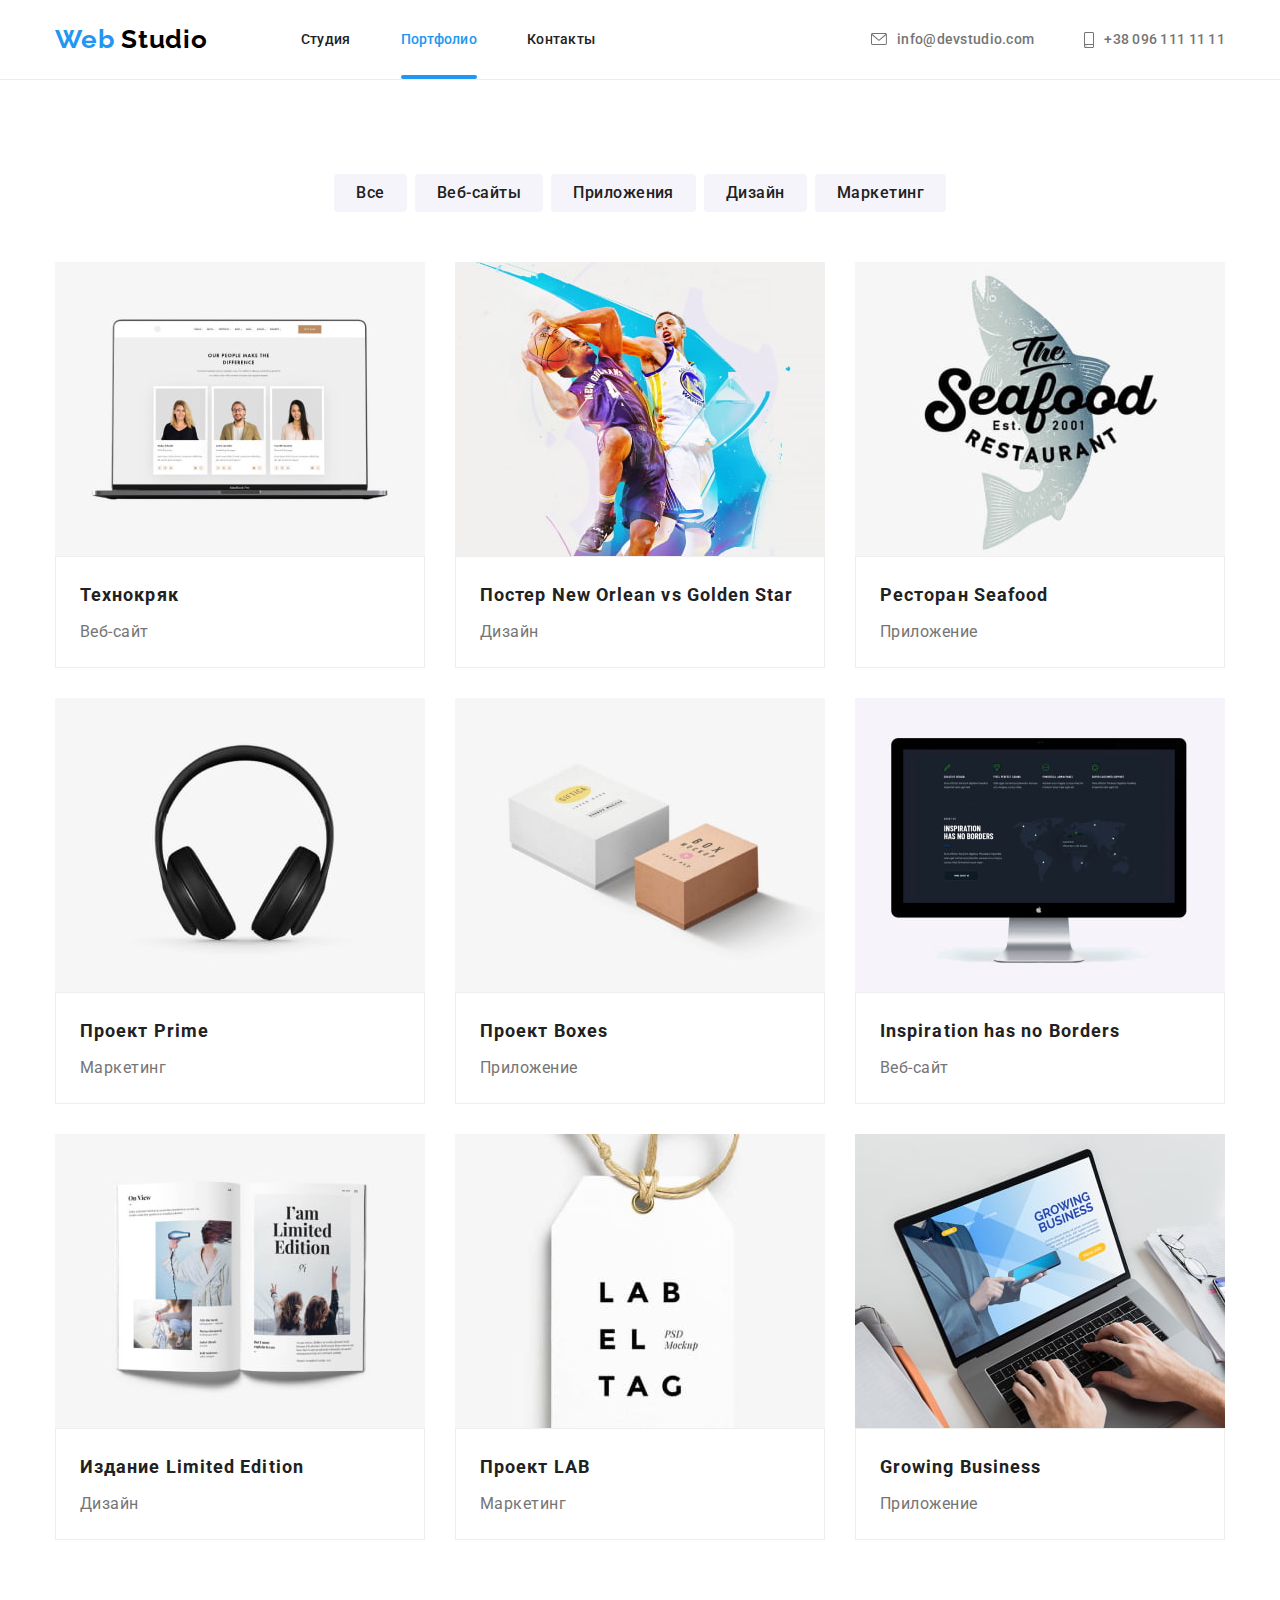
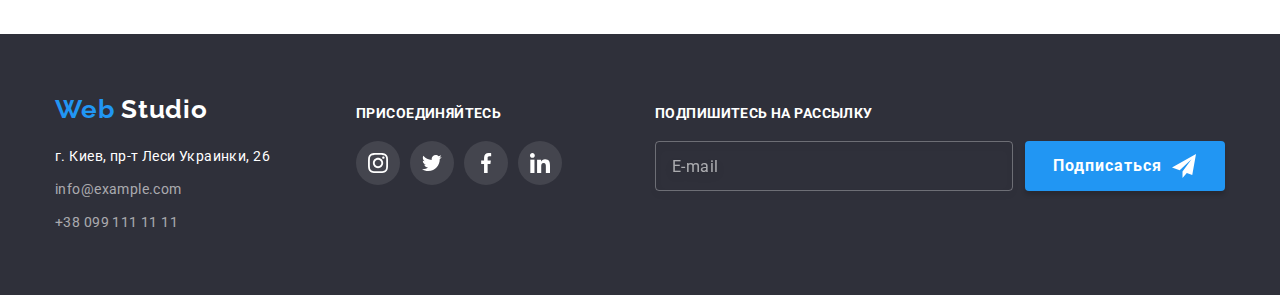
==== portfolio.html @ 7499e16d "add files" ====
<!DOCTYPE html>
<html lang="en">

<head>
    <meta charset="UTF-8">
    <meta http-equiv="X-UA-Compatible" content="IE=edge">
    <meta name="viewport" content="width=device-width, initial-scale=1.0">
    <title>Portfolio</title>
    <link rel="preconnect" href="https://fonts.googleapis.com">
    <link rel="preconnect" href="https://fonts.gstatic.com" crossorigin>
    <link
        href="https://fonts.googleapis.com/css2?family=Raleway:wght@700&family=Roboto:wght@400;500;700;900&display=swap"
        rel="stylesheet">
    <link rel="stylesheet" href="https://cdn.jsdelivr.net/npm/modern-normalize@1.1.0/modern-normalize.min.css">
    <link rel="stylesheet" href="./css/main.min.css">
</head>

<body>
    <header class="page-header">
        <div class="page-header__container container">
            <a href="./index.html" class="logo page-header__logo" lang="en">Web
                <span class="logo_color_dark">Studio</span></a>
            <nav class="nav">
                <ul class="nav__list">
                    <li class="nav__item"><a class="nav__link " href="./index.html">Студия</a></li>
                    <li class="nav__item"><a class="nav__link nav__link_current"  href="./portfolio.html">Портфолио</a></li>
                    <li class="nav__item"><a class="nav__link" href="">Контакты</a></li>
                </ul>
            </nav>
            <ul class="contact-list">
                <li class="contact-list__item">
                    <a class="contact-list__link contact-list__link_mail" href="mailto:info@devstudio.com">
                        <svg class="contact-list__icon" width="16" height="12">
                            <use href="./images/svg/sprite.svg#icon-envelope"></use>
                        </svg>info@devstudio.com</a>
                </li>
                <li class="contact-list__item">
                    <a class="contact-list__link contact-list__link_tel" href="tel:+380961111111">
                        <svg class="contact-list__icon" width="10" height="16">
                            <use href="./images/svg/sprite.svg#icon-smartphone"></use>
                        </svg>
                        +38 096 111 11 11</a>
                </li>
            </ul>
        </div>
    </header>

    <main>
        <section class="section portfolio">
            <div class="container portfolio-container">
                <h1 class="visually-hidden">Our works</h1>
                <ul class="filter-list">
                    <li class="filter-list__item"><button type="button" class="button secondary-btn">Все</button></li>
                    <li class="filter-list__item"><button type="button" class="button secondary-btn">Веб-сайты</button></li>
                    <li class="filter-list__item"><button type="button" class="button secondary-btn">Приложения</button></li>
                    <li class="filter-list__item"><button type="button" class="button secondary-btn">Дизайн</button></li>
                    <li class="filter-list__item"><button type="button" class="button secondary-btn">Маркетинг</button></li>
                </ul>
                <ul class="portfolio__list">
                    <li class="portfolio__item">
                        <a href="" class="portfolio__link">
                            <div class="portfolio__box-overlay">
                                <img src="./images/projects/img1.jpg" width="370" height="294" alt="Технокряк">
                                <p class="portfolio__overlay">Ресурс предлагает комплексные предложения с разным уровнем функционала и сервисов. Все это позволит посетителю получить
                                исчерпывающие сведения о компании или частном лице.</p>
                            </div>
                            <div class="portfolio__description">
                                <h2 class="portfolio__title">Технокряк</h2>
                                <p class="portfolio__text">Веб-сайт</p>
                            </div>
                        </a>
                    </li>
                    <li class="portfolio__item">
                        <a href="" class="portfolio__link">
                            <div class="portfolio__box-overlay">
                                <img src="./images/projects/img2.jpg" width="370" height="294" alt="Постер New Orlean vs Golden Star">
                                <p class="portfolio__overlay">Ресурс предлагает комплексные предложения с разным уровнем функционала и сервисов. Все это
                                    позволит посетителю получить
                                    исчерпывающие сведения о компании или частном лице.</p>
                            </div>
                            <div class="portfolio__description">
                                <h2 class="portfolio__title">Постер New Orlean vs Golden Star</h2>
                                <p class="portfolio__text">Дизайн</p>
                            </div>
                        </a>
                    </li>
                    <li class="portfolio__item">
                        <a href="" class="portfolio__link">
                            <div class="portfolio__box-overlay">
                                <img src="./images/projects/img3.jpg" width="370" height="294" alt="Ресторан Seafood">
                                <p class="portfolio__overlay">Ресурс предлагает комплексные предложения с разным уровнем функционала и сервисов. Все это
                                    позволит посетителю получить
                                    исчерпывающие сведения о компании или частном лице.</p>
                            </div>
                            <div class="portfolio__description">
                                <h2 class="portfolio__title">Ресторан Seafood</h2>
                                <p class="portfolio__text">Приложение</p>
                            </div>
                        </a>
                    </li>
                    <li class="portfolio__item">
                        <a href="" class="portfolio__link">
                            <div class="portfolio__box-overlay">
                                <img src="./images/projects/img4.jpg" width="370" height="294" alt="Проект Prime">
                                <p class="portfolio__overlay">Ресурс предлагает комплексные предложения с разным уровнем функционала и сервисов. Все это
                                    позволит посетителю получить
                                    исчерпывающие сведения о компании или частном лице.</p>
                            </div>
                            <div class="portfolio__description">
                                <h2 class="portfolio__title">Проект Prime</h2>
                                <p class="portfolio__text">Маркетинг</p>
                            </div>
                        </a>
                    </li>
                    <li class="portfolio__item">
                        <a href="" class="portfolio__link">
                            <div class="portfolio__box-overlay">
                                <img src="./images/projects/img5.jpg" width="370" height="294" alt="Проект Boxes">
                                <p class="portfolio__overlay">Ресурс предлагает комплексные предложения с разным уровнем функционала и сервисов. Все это
                                    позволит посетителю получить исчерпывающие сведения о компании или частном лице.</p>
                            </div>
                            <div class="portfolio__description">
                                <h2 class="portfolio__title">Проект Boxes</h2>
                                <p class="portfolio__text">Приложение</p>
                            </div>
                        </a>
                    </li>
                    <li class="portfolio__item">
                        <a href="" class="portfolio__link">
                            <div class="portfolio__box-overlay">
                                <img src="./images/projects/img6.jpg" width="370" height="294" alt="Inspiration has no Borders">
                                <p class="portfolio__overlay">Ресурс предлагает комплексные предложения с разным уровнем функционала и сервисов. Все это
                                    позволит посетителю получить
                                    исчерпывающие сведения о компании или частном лице.</p>
                            </div>
                            <div class="portfolio__description">
                                <h2 class="portfolio__title">Inspiration has no Borders</h2>
                                <p class="portfolio__text">Веб-сайт</p>
                            </div>
                        </a>
                    </li>
                    <li class="portfolio__item">
                        <a href="" class="portfolio__link">
                            <div class="portfolio__box-overlay">
                                <img src="./images/projects/img7.jpg" width="370" height="294" alt="Издание Limited Edition">
                                <p class="portfolio__overlay">Ресурс предлагает комплексные предложения с разным уровнем функционала и сервисов. Все это
                                    позволит посетителю получить
                                    исчерпывающие сведения о компании или частном лице.</p>
                            </div>
                            <div class="portfolio__description">
                                <h2 class="portfolio__title">Издание Limited Edition</h2>
                                <p class="portfolio__text">Дизайн</p>
                            </div>
                        </a>
                    </li>
                    <li class="portfolio__item">
                        <a href="" class="portfolio__link">
                            <div class="portfolio__box-overlay">
                                <img src="./images/projects/img8.jpg" width="370" height="294" alt="Проект LAB">
                                <p class="portfolio__overlay">Ресурс предлагает комплексные предложения с разным уровнем функционала и сервисов. Все это
                                    позволит посетителю получить
                                    исчерпывающие сведения о компании или частном лице.</p>
                            </div>
                            <div class="portfolio__description">
                                <h2 class="portfolio__title">Проект LAB</h2>
                                <p class="portfolio__text">Маркетинг</p>
                            </div>
                        </a>
                    </li>
                    <li class="portfolio__item">
                        <a href="" class="portfolio__link">
                            <div class="portfolio__box-overlay">
                                <img src="./images/projects/img9.jpg" width="370" height="294" alt="Growing Business">
                                <p class="portfolio__overlay">Ресурс предлагает комплексные предложения с разным уровнем функционала и сервисов. Все это
                                    позволит посетителю получить
                                    исчерпывающие сведения о компании или частном лице.</p>
                            </div>
                            <div class="portfolio__description">
                                <h2 class="portfolio__title">Growing Business</h2>
                                <p class="portfolio__text">Приложение</p>
                            </div>
                        </a>
                    </li>
                </ul>
            </div>
        </section>


    </main>

    <footer class="footer">
        <div class="container footer-container">
            <div class="footer__address">
                <a href="./index.html" class="logo">Web
                    <span class="logo_color_white">Studio</span></a>
                <address class="address">
                    <ul class="address__list">
                        <li class="address__item">
                            <a class="address__map" target="_blank" rel="noopener noreferrer"
                                href="https://www.google.com.ua/maps/place/бул.+Леси+Украинки,+26,+Киев,+02000/@50.4265807,30.5361918,17z/data=!3m1!4b1!4m5!3m4!1s0x40d4cf0e033ecbe9:0x57a4dffefec77da0!8m2!3d50.4265807!4d30.5383858?hl=ru">г.
                                Киев, пр-т Леси Украинки, 26</a>
                        </li>
                        <li class="address__item"><a class="address__link"
                                href="mailto:info@example.com">info@example.com</a></li>
                        <li class="address__item"><a class="address__link" href="tel:+380991111111">+38 099 111 11
                                11</a></li>
                    </ul>
                </address>
            </div>
            <div class="subscribe-social">
                <h3 class="subscribe-social__title">присоединяйтесь</h3>
                <ul class="subscribe-social__list social-list">
                    <li class="subscribe-social__item">
                        <a href="" class="subscribe-social__link social-list__link">
                            <svg class="subscribe-social__icon" width="20" height="20">
                                <use href="./images/svg/sprite.svg#icon-instagram"></use>
                            </svg>
                        </a>
                    </li>
                    <li class="subscribe-social__item">
                        <a href="" class="subscribe-social__link social-list__link">
                            <svg class="subscribe-social__icon" width="20" height="20">
                                <use href="./images/svg/sprite.svg#icon-twitter"></use>
                            </svg>
                        </a>
                    </li>
                    <li class="subscribe-social__item">
                        <a href="" class="subscribe-social__link social-list__link">
                            <svg class="subscribe-social__icon" width="20" height="20">
                                <use href="./images/svg/sprite.svg#icon-facebook"></use>
                            </svg>
                        </a>
                    </li>
                    <li class="subscribe-social__item">
                        <a href="" class="subscribe-social__link social-list__link">
                            <svg class="subscribe-social__icon" width="20" height="20">
                                <use href="./images/svg/sprite.svg#icon-linkedin"></use>
                            </svg>
                        </a>
                    </li>
                </ul>
            </div>
            <form class="footer-form">
                <p class="footer-form__desc">Подпишитесь на рассылку</p>
                <div class="footer-form__wrapper">
                    <input type="email" name="user_email" class="footer-form__input" placeholder="E-mail">
                    <button type="submit" class="button primary-btn footer-form__btn-submit">Подписаться
                        <svg class="footer-form__icon" width="24" height="24">
                            <use href="./images/svg/sprite.svg#icon-send"></use>
                        </svg>
                    </button>
                </div>
            </form>
        </div>
    </footer>


</body>

</html>
---- css/main.min.css ----
:root{--font-family: "Roboto", sans-serif;--font-family-secondary: "Raleway", sans-serif;--primary-text-color: #757575;--secondary-text-color: #212121;--white-color: #FFF;--transparent-text-color: rgba(255, 255, 255, 0.6);--accent-blue: #2196F3;--accent-dark: #000;--accent-bgc: #2F303A;--secondary-bgc: #F5F4FA;--work-bgc: rgba(47, 48, 58, 0.8);--portfolio-bgc: rgba(33, 150, 243, 0.9);--modal-bgc: rgba(0, 0, 0, 0.2);--icon-bgc: rgba(255, 255, 255, 0.1);--color-icon: #AFB1B8;--transition-dur-and-func: 250ms cubic-bezier(0.4, 0, 0.2, 1)}.visually-hidden{position:absolute;white-space:nowrap;width:1px;height:1px;overflow:hidden;border:0;padding:0;clip:rect(0 0 0 0);clip-path:inset(50%);margin:-1px}h1,h2,h3,h4,p{margin-top:0;margin-bottom:0}a{text-decoration:none;font-family:inherit;color:inherit}ul,ol{list-style:none;margin-top:0;margin-bottom:0;padding-left:0}img{height:auto;max-width:100%;display:block}body{color:var(--primary-text-color);background-color:var(--primary-bgc-color);font-family:var(--font-family);font-size:14px;letter-spacing:.03em}.section{padding-top:94px;padding-bottom:94px}.container{width:1200px;margin:0 auto;padding-left:15px;padding-right:15px}.button{font-size:16px;border:none;background-color:rgba(0,0,0,0);color:inherit;cursor:pointer;display:inline-block}.primary-btn{transition:background-color var(--transition-dur-and-func);font-weight:700;line-height:1.88;text-align:center;letter-spacing:.06em;color:var(--white-color);background-color:var(--accent-blue);display:flex;align-items:center;padding:10px 32px;margin-left:auto;margin-right:auto;box-shadow:0px 4px 4px rgba(0,0,0,.15);border-radius:4px;min-height:50px;min-width:200px}.primary-btn:hover,.primary-btn:focus{background-color:#188ce8}.secondary-btn{transition:color var(--transition-dur-and-func),background-color var(--transition-dur-and-func),box-shadow var(--transition-dur-and-func);font-weight:500;letter-spacing:.03em;line-height:1.62;text-align:center;color:var(--secondary-text-color);background:var(--secondary-bgc);margin-left:auto;margin-right:auto;padding:6px 22px;border-radius:4px;min-width:73px;min-height:38px}.secondary-btn:hover,.secondary-btn:focus{color:var(--white-color);background-color:var(--accent-blue);box-shadow:0px 3px 1px rgba(0,0,0,.1),0px 1px 2px rgba(0,0,0,.08),0px 2px 2px rgba(0,0,0,.12)}.logo{font-family:var(--font-family-secondary);font-size:26px;font-weight:700;line-height:1.1923076923;letter-spacing:.03em;color:var(--accent-blue)}.section-title{font-size:36px;font-weight:700;line-height:1.1666666667;letter-spacing:.03em;text-align:center;color:var(--secondary-text-color)}.backdrop{position:fixed;top:0px;left:0px;width:100%;height:100%;background-color:var(--modal-bgc);z-index:100;transition:opacity var(--transition-dur-and-func),visibility var(--transition-dur-and-func)}.backdrop.is-hidden{opacity:0;visibility:hidden;pointer-events:none}.modal{position:absolute;top:50%;left:50%;transform:translate(-50%, -50%);width:528px;height:581px;background-color:var(--white-color);box-shadow:0px 1px 3px rgba(0,0,0,.12),0px 1px 1px rgba(0,0,0,.14),0px 2px 1px rgba(0,0,0,.2);border-radius:4px}.modal__close-btn{position:absolute;top:8px;right:8px;display:flex;justify-content:center;align-items:center;padding:0px;width:30px;height:30px;border-radius:50%;border:1px solid rgba(0,0,0,.1);background-color:rgba(0,0,0,0)}.modal__close-btn-icon{transition:fill var(--transition-dur-and-func);fill:var(--accent-dark)}.modal__close-btn:hover .modal__close-btn-icon,.modal__close-btn:focus .modal__close-btn-icon{fill:var(--accent-blue)}.modal-form{display:flex;flex-direction:column;padding:40px}.modal-form__general-desc{margin-bottom:12px;font-size:20px;font-weight:700;line-height:1.15;text-align:center;letter-spacing:.03em;color:var(--secondary-text-color)}.modal-form__label{margin-bottom:10px}.modal-message{margin-bottom:20px}.modal-form__input-desc{display:block;margin-bottom:4px;font-size:12px;font-weight:400;line-height:1.1666666667;letter-spacing:.01em}.modal-form__input-wrapper{position:relative;display:block}.modal-form__input{padding-left:42px;width:100%;height:40px;border:1px solid rgba(33,33,33,.2);border-radius:4px;font-size:14px;font-weight:400;line-height:1.1428571429;letter-spacing:.01em;cursor:pointer;color:var(--secondary-text-color);transition:border-color var(--transition-dur-and-func)}.modal-form__input:focus{outline:none;border-color:var(--accent-blue)}.modal-form__input-icon{position:absolute;top:50%;left:12px;transform:translate(0, -50%);fill:var(--secondary-text-color);transition:fill var(--transition-dur-and-func)}.modal-form__input:focus+.modal-form__input-icon{fill:var(--accent-blue)}.modal-form__message{display:block;resize:none;width:100%;height:120px;padding:12px 16px;border:1px solid rgba(33,33,33,.2);border-radius:4px;font-size:14px;font-weight:400;line-height:1.1428571429;letter-spacing:.01em;color:var(--secondary-text-color);transition:border-color var(--transition-dur-and-func)}.modal-form__message:focus{outline:none;border-color:var(--accent-blue)}.modal-form__message::placeholder{font-size:14px;font-weight:400;line-height:1.1428571429;letter-spacing:.01em;color:rgba(117,117,117,.5)}.modal-form__check-desc{display:flex;justify-content:center;align-items:center;margin-bottom:30px}.modal-form__check-desc::before{content:"";margin-right:7px;display:block;width:16px;height:15px;border:2px solid var(--secondary-text-color);border-radius:2px;cursor:pointer;transition:background-color var(--transition-dur-and-func),background-image var(--transition-dur-and-func)}.modal-form__check:checked+.modal-form__check-desc::before{background-color:var(--accent-blue);border:rgba(0,0,0,0);background-image:url(../images/svg/yes.svg);background-repeat:no-repeat;background-position:50% 50%}.modal-form__check-desc,.modal-form__check-link{font-size:14px;font-weight:400;line-height:1.7142857143;letter-spacing:.03em}.modal-form__check-link{text-decoration-line:underline;color:var(--accent-blue)}.modal-form__submit{padding:10px 56px}.page-header{padding-top:24px;padding-bottom:24px;border-bottom:1px solid #ececec}.page-header__container{display:flex;align-items:center}.page-header__logo{margin-right:93px}.logo_color_dark{color:var(--accent-dark)}.nav__list{display:flex;align-items:center}.nav__item:not(:last-child){margin-right:50px}.nav__link{display:block;transition:color var(--transition-dur-and-func);font-weight:500;line-height:1.14;letter-spacing:.02em;color:var(--secondary-text-color)}.nav__link_current{position:relative;color:var(--accent-blue)}.nav__link_current::after{position:absolute;left:0;bottom:-32px;content:"";background-color:var(--accent-blue);border-radius:2px;width:100%;height:4px}.address__link:hover,.address__link:focus,.nav__link:hover,.nav__link:focus,.contact-list__link:hover,.contact-list__link:focus,.address__map:hover,.address__map:focus{color:var(--accent-blue)}.contact-list{display:flex;align-items:center;margin-left:auto}.contact-list__link{transition:color var(--transition-dur-and-func);display:flex;align-items:center;font-weight:500;line-height:1.14;letter-spacing:.02em}.contact-list__item:not(:last-child){margin-right:50px}.contact-list__icon{margin-right:10px;fill:currentColor}.hero{background-image:linear-gradient(rgba(47, 48, 58, 0.4), rgba(47, 48, 58, 0.4)),url("../images/hero/bacground-image.jpg");background-size:cover;background-repeat:no-repeat;background-position:50% 50%;margin-left:auto;margin-right:auto;max-width:1600px;background-color:var(--accent-bgc);padding-top:200px;padding-bottom:200px}.hero__title{font-size:44px;font-weight:900;line-height:1.3636363636;text-align:center;letter-spacing:.06em;text-transform:uppercase;color:var(--white-color);margin-bottom:30px;width:696px;margin-left:auto;margin-right:auto}.feature-section__list{display:flex;column-gap:30px}.feature-section__item{flex-basis:calc((100% - 90px)/4)}.feature-section__box{display:flex;justify-content:center;align-items:center;height:120px;background-color:var(--secondary-bgc);border-radius:4px;margin-bottom:30px}.feature-section__title{font-size:14px;font-weight:700;line-height:1.1428571429;text-transform:uppercase;color:var(--secondary-text-color);margin-bottom:10px}.feature-section__text{line-height:1.71}.work-section{padding-top:0px}.work-section__title{margin-bottom:50px}.work-section__list{display:flex;column-gap:30px}.work-section__item{position:relative;flex-basis:calc((100% - 60px)/3)}.work-section__text{display:flex;justify-content:center;align-items:center;position:absolute;bottom:0px;left:0px;width:100%;height:70px;overflow:auto;font-size:14px;font-weight:700;line-height:1.1428571429;text-transform:uppercase;color:var(--white-color);background-color:var(--work-bgc)}.team-section{background-color:var(--secondary-bgc)}.team-section__title{margin-bottom:50px}.team-section__list{display:flex;gap:30px}.team-section__item{background:var(--white-color);box-shadow:0px 1px 3px rgba(0,0,0,.12),0px 1px 1px rgba(0,0,0,.14),0px 2px 1px rgba(0,0,0,.2);border-radius:0px 0px 4px 4px;flex-basis:calc((100% - 90px)/4)}.team-section__description{padding-top:30px;padding-bottom:30px}.team-section__suptitle{font-size:16px;font-weight:500;line-height:1.1875;letter-spacing:.03em;text-align:center;color:var(--secondary-text-color);margin-bottom:10px}.team-section__text{margin-bottom:16px;font-size:16px;font-weight:400;line-height:1.1875;letter-spacing:.03em;text-align:center}.social-list{display:flex;justify-content:center;gap:10px}.social-list__link{transition:background-color var(--transition-dur-and-func);display:flex;justify-content:center;align-items:center;width:44px;height:44px;border-radius:50%}.social-list__link{background-color:var(--white-color)}.social-list__link:hover,.social-list__link:focus{background-color:var(--accent-blue)}.social-list__icon{transition:fill var(--transition-dur-and-func);fill:var(--color-icon)}.social-list__link:hover .social-list__icon,.social-list__link:focus .social-list__icon{fill:var(--white-color)}.client-section__title{margin-bottom:50px}.client-section__list{display:flex;justify-content:center;gap:30px}.client-section__link{transition:border var(--transition-dur-and-func);display:flex;justify-content:center;align-items:center;width:170px;height:92px;border:1px solid var(--color-icon);border-radius:4px;background-color:var(--white-color)}.client-section__link:hover,.client-section__link:focus{border:1px solid var(--accent-blue)}.client-section__icon{transition:fill var(--transition-dur-and-func);fill:var(--color-icon)}.client-section__link:hover .client-section__icon,.client-section__link:focus .client-section__icon{fill:var(--accent-blue)}.filter-list{display:flex;justify-content:center;margin-bottom:50px}.filter-list__item:not(:last-child){margin-right:8px}.portfolio__list{display:flex;flex-wrap:wrap;gap:30px}.portfolio__link{display:block;transition:box-shadow var(--transition-dur-and-func)}.portfolio__link:hover,.portfolio__link:focus{box-shadow:0px 1px 1px rgba(0,0,0,.12),0px 4px 4px rgba(0,0,0,.06),1px 4px 6px rgba(0,0,0,.16)}.portfolio__box-overlay{position:relative;overflow:hidden}.portfolio__overlay{position:absolute;top:0px;left:0px;width:100%;height:100%;overflow:auto;padding:63px 24px;transform:translate(0, 100%);transition:transform var(--transition-dur-and-func);font-size:18px;letter-spacing:.03em;line-height:1.56;color:var(--white-color);background-color:var(--portfolio-bgc)}.portfolio__link:hover .portfolio__overlay,.portfolio__link:focus .portfolio__overlay{transform:translate(0, 0)}.portfolio__description{background:#fff;border:1px solid #eee;padding:20px 24px}.portfolio__title{font-size:18px;line-height:2;letter-spacing:.06em;color:var(--secondary-text-color);margin-bottom:4px}.portfolio__text{font-size:16px;letter-spacing:.03em;line-height:1.88}.footer{background-color:var(--accent-bgc);padding-top:60px;padding-bottom:60px}.footer-container{align-items:baseline;display:flex}.footer__address{flex-grow:1}.logo_color_white{color:var(--white-color)}.address{font-style:normal;margin-top:20px}.address__map{transition:color var(--transition-dur-and-func);line-height:1.71;color:var(--white-color)}.address__item:not(:last-child){margin-bottom:9px}.address__link{transition:color var(--transition-dur-and-func);line-height:1.71;color:var(--transparent-text-color)}.subscribe-social{margin-left:70px}.subscribe-social__title{margin-bottom:20px;font-size:14px;font-weight:700;line-height:1.1428571429;text-transform:uppercase;color:var(--white-color)}.subscribe-social__link{background-color:var(--icon-bgc)}.subscribe-social__link:hover,.subscribe-social__link:focus{background-color:var(--accent-blue)}.subscribe-social__icon{fill:var(--white-color)}.footer-form{margin-left:93px}.footer-form__desc{margin-bottom:20px;font-size:14px;font-weight:700;line-height:1.1428571429;letter-spacing:.03em;text-transform:uppercase;color:var(--white-color)}.footer-form__wrapper{display:flex}.footer-form__input{padding-left:16px;margin-right:12px;background-color:rgba(0,0,0,0);width:358px;height:50px;border:1px solid rgba(255,255,255,.3);filter:drop-shadow(0px 4px 4px rgba(0, 0, 0, 0.15));border-radius:4px;outline:none;font-size:16px;font-weight:400;line-height:1.25;letter-spacing:.03em}.footer-form__input::placeholder{font-size:16px;font-weight:400;line-height:1.25;letter-spacing:.03em;color:rgba(255,255,255,.6)}.footer-form__input:focus{color:var(--white-color)}.footer-form__btn-submit{padding:10px 28px}.footer-form__icon{margin-left:10px;fill:var(--white-color)}/*# sourceMappingURL=main.min.css.map */
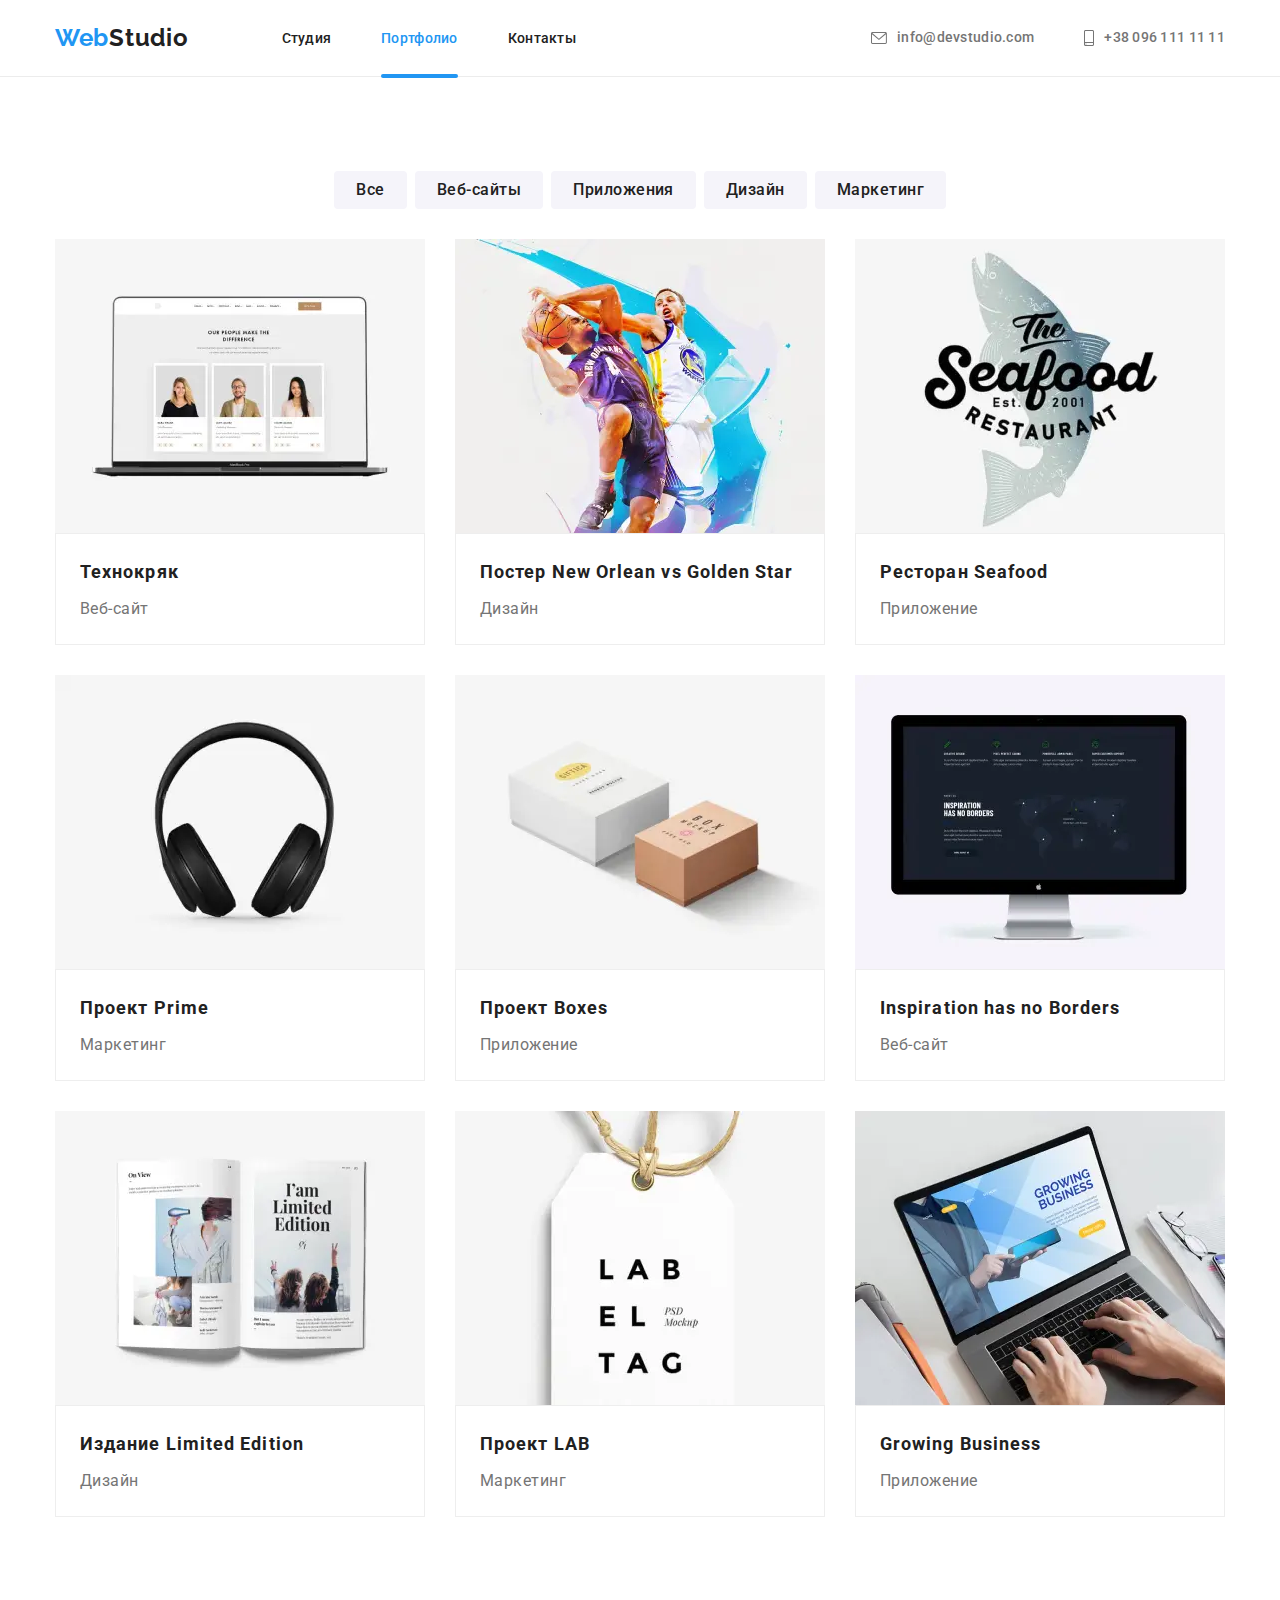
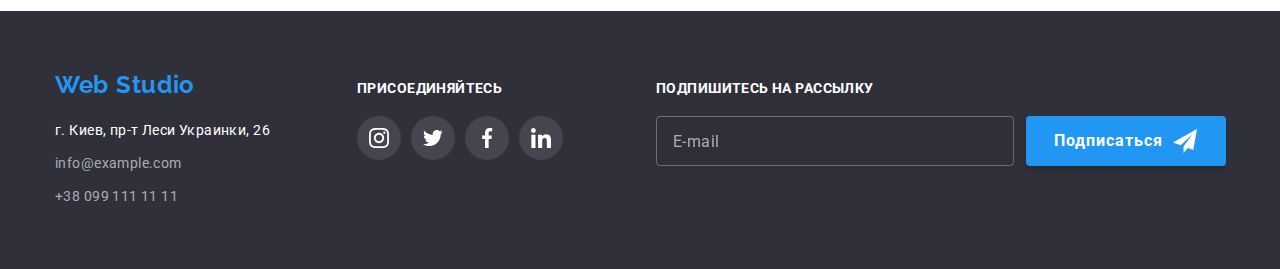
==== commit 37884388: "changed" ====
--- a/portfolio.html
+++ b/portfolio.html
@@ -18,25 +18,74 @@
 <body>
     <header class="page-header">
         <div class="page-header__container container">
-            <a href="./index.html" class="logo page-header__logo" lang="en">Web
-                <span class="logo_color_dark">Studio</span></a>
-            <nav class="nav">
-                <ul class="nav__list">
-                    <li class="nav__item"><a class="nav__link " href="./index.html">Студия</a></li>
-                    <li class="nav__item"><a class="nav__link nav__link_current"  href="./portfolio.html">Портфолио</a></li>
-                    <li class="nav__item"><a class="nav__link" href="">Контакты</a></li>
+            <a href="./index.html" class="logo page-header__logo " lang="en">Web<span class="logo__dark">Studio</span></a>
+            <button type="button" class="mobile-menu-open button " data-menu-open>
+                <svg class="mobile-menu-open__icon" width="40" height="40">
+                    <use href="./images/svg/sprite.svg#icon-menu-open"></use>
+                </svg>
+            </button>
+            <div class="mobile-menu" data-menu>
+                <div class="container mobile-menu__container ">
+                    <button type="button" class="mobile-menu__close-btn button" data-menu-close>
+                        <svg class="mobile-menu__close-icon" width="40" height="40">
+                            <use href="./images/svg/sprite.svg#icon-modal-close-btn"></use>
+                        </svg>
+                    </button>
+                    <ul class="mobile-menu__nav-list nav-mobile">
+                        <li class="nav-mobile__item">
+                            <a href="./index.html" class="nav-mobile__link ">Студия</a>
+                        </li>
+                        <li class="nav-mobile__item">
+                            <a href="./portfolio.html" class="nav-mobile__link nav-mobile__link_current">Портфолио</a>
+                        </li>
+                        <li class="nav-mobile__item">
+                            <a href="" class="nav-mobile__link">Контакты</a>
+                        </li>
+                    </ul>
+                    <div class="wrapper">
+                        <ul class="mobile-menu__contact-list">
+                            <li class="mobile-menu__contact-item">
+                                <a href="tel:+380961111111" class="mobile-menu__tel mobile-menu__contact-link">+38 096 111
+                                    11 11</a>
+                            </li>
+                            <li class="mobile-menu__contact-item">
+                                <a href="mailto:info@devstudio.com" class="mobile-menu__contact-link">info@devstudio.com</a>
+                            </li>
+                        </ul>
+                        <ul class="mobile-menu__social-list">
+                            <li class="mobile-menu__social-item">
+                                <a href="" class="mobile-menu__social-link">Instagram</a>
+                            </li>
+                            <li class="mobile-menu__social-item">
+                                <a href="" class="mobile-menu__social-link">Twitter</a>
+                            </li>
+                            <li class="mobile-menu__social-item">
+                                <a href="" class="mobile-menu__social-link">Facebook</a>
+                            </li>
+                            <li class="mobile-menu__social-item">
+                                <a href="" class="mobile-menu__social-link">LinkedIn</a>
+                            </li>
+                        </ul>
+                    </div>
+                </div>
+            </div>
+            <nav class="nav page-header__nav">
+                <ul class="nav__list ">
+                    <li class="nav__item"><a class=" nav__link " href="./index.html">Студия</a></li>
+                    <li class="nav__item"><a class=" nav__link nav__link_current" href="./portfolio.html">Портфолио</a></li>
+                    <li class="nav__item"><a class=" nav__link" href="">Контакты</a></li>
                 </ul>
             </nav>
-            <ul class="contact-list">
+            <ul class="contact-list page-header__contact-list ">
                 <li class="contact-list__item">
-                    <a class="contact-list__link contact-list__link_mail" href="mailto:info@devstudio.com">
-                        <svg class="contact-list__icon" width="16" height="12">
+                    <a class=" contact-list__link" href="mailto:info@devstudio.com">
+                        <svg class="contact-list__icon icon-envelope" width="16" height="12">
                             <use href="./images/svg/sprite.svg#icon-envelope"></use>
                         </svg>info@devstudio.com</a>
                 </li>
                 <li class="contact-list__item">
-                    <a class="contact-list__link contact-list__link_tel" href="tel:+380961111111">
-                        <svg class="contact-list__icon" width="10" height="16">
+                    <a class=" contact-list__link" href="tel:+380961111111">
+                        <svg class="contact-list__icon icon-smartphone" width="10" height="16">
                             <use href="./images/svg/sprite.svg#icon-smartphone"></use>
                         </svg>
                         +38 096 111 11 11</a>
@@ -46,8 +95,8 @@
     </header>
 
     <main>
-        <section class="section portfolio">
-            <div class="container portfolio-container">
+        <section class="section">
+            <div class="container">
                 <h1 class="visually-hidden">Our works</h1>
                 <ul class="filter-list">
                     <li class="filter-list__item"><button type="button" class="button secondary-btn">Все</button></li>
@@ -60,7 +109,33 @@
                     <li class="portfolio__item">
                         <a href="" class="portfolio__link">
                             <div class="portfolio__box-overlay">
-                                <img src="./images/projects/img1.jpg" width="370" height="294" alt="Технокряк">
+                                <picture>
+                                    <source
+                                    srcset="./images/projects/desktop-project/desktop-project1.webp 1x, ./images/projects/desktop-project/desktop-project1@2x.webp 2x"
+                                    media="(min-width: 1200px)" 
+                                    type="image/webp" 
+                                    />
+                                    <source
+                                    srcset="./images/projects/desktop-project/desktop-project1.jpg 1x, ./images/projects/desktop-project/desktop-project1@2x.jpg 2x"
+                                    media="(min-width: 1200px)" 
+                                    />
+                                    <source
+                                        srcset="./images/projects/tablet-project/tablet-project1.webp 1x, ./images/projects/tablet-project/tablet-project1@2x.webp 2x"
+                                        media="(min-width: 768px)" type="image/webp" />
+                                    <source
+                                        srcset="./images/projects/tablet-project/tablet-project1.jpg 1x, ./images/projects/tablet-project/tablet-project1@2x.jpg 2x"
+                                        media="(min-width: 768px)" />
+                                    <source
+                                    srcset="./images/projects/mobile-project/mobile-project1.webp 1x, ./images/projects/mobile-project/mobile-project1@2x.webp 2x"
+                                    media="(max-width:767px)"
+                                    type="image/webp"
+                                    />
+                                    <source
+                                    srcset="./images/projects/mobile-project/mobile-project1.jpg 1x, ./images/projects/mobile-project/mobile-project1@2x.jpg 2x"
+                                    media="(max-width:767px)"
+                                    />
+                                    <img src="./images/projects/mobile-project/mobile-project1.jpg" alt="Технокряк">
+                                </picture>
                                 <p class="portfolio__overlay">Ресурс предлагает комплексные предложения с разным уровнем функционала и сервисов. Все это позволит посетителю получить
                                 исчерпывающие сведения о компании или частном лице.</p>
                             </div>
@@ -73,7 +148,36 @@
                     <li class="portfolio__item">
                         <a href="" class="portfolio__link">
                             <div class="portfolio__box-overlay">
-                                <img src="./images/projects/img2.jpg" width="370" height="294" alt="Постер New Orlean vs Golden Star">
+                                <picture>
+                                    <source
+                                    srcset="./images/projects/desktop-project/desktop-project2.webp 1x, ./images/projects/desktop-project/desktop-project2@2x.webp 2x"
+                                    media="(min-width: 1200px)" 
+                                    type="image/webp" 
+                                    />
+                                    <source
+                                    srcset="./images/projects/desktop-project/desktop-project2.jpg 1x, ./images/projects/desktop-project/desktop-project2@2x.jpg 2x"
+                                    media="(min-width: 1200px)" 
+                                    />
+                                    <source
+                                    srcset="./images/projects/tablet-project/tablet-project2.webp 1x, ./images/projects/tablet-project/tablet-project2@2x.webp 2x"
+                                    media="(min-width: 768px)" 
+                                    type="image/webp" 
+                                    />
+                                    <source
+                                    srcset="./images/projects/tablet-project/tablet-project2.jpg 1x, ./images/projects/tablet-project/tablet-project2@2x.jpg 2x"
+                                    media="(min-width: 768px)" 
+                                    />
+                                    <source
+                                    srcset="./images/projects/mobile-project/mobile-project2.webp 1x, ./images/projects/mobile-project/mobile-project2@2x.webp 2x"
+                                    media="(max-width:767px)"
+                                    type="image/webp"
+                                    />
+                                    <source
+                                    srcset="./images/projects/mobile-project/mobile-project2.jpg 1x, ./images/projects/mobile-project/mobile-project2@2x.jpg 2x"
+                                    media="(max-width:767px)"
+                                    />
+                                    <img src="./images/projects/mobile-project/mobile-project2.jpg" alt="Постер New Orlean vs Golden Star">
+                                </picture>
                                 <p class="portfolio__overlay">Ресурс предлагает комплексные предложения с разным уровнем функционала и сервисов. Все это
                                     позволит посетителю получить
                                     исчерпывающие сведения о компании или частном лице.</p>
@@ -87,7 +191,36 @@
                     <li class="portfolio__item">
                         <a href="" class="portfolio__link">
                             <div class="portfolio__box-overlay">
-                                <img src="./images/projects/img3.jpg" width="370" height="294" alt="Ресторан Seafood">
+                                <picture>
+                                     <source
+                                    srcset="./images/projects/desktop-project/desktop-project3.webp 1x, ./images/projects/desktop-project/desktop-project3@2x.webp 2x"
+                                    media="(min-width: 1200px)" 
+                                    type="image/webp" 
+                                    />
+                                    <source
+                                    srcset="./images/projects/desktop-project/desktop-project3.jpg 1x, ./images/projects/desktop-project/desktop-project3@2x.jpg 2x"
+                                    media="(min-width: 1200px)" 
+                                    />
+                                    <source
+                                    srcset="./images/projects/tablet-project/tablet-project3.webp 1x, ./images/projects/tablet-project/tablet-project3@2x.webp 2x"
+                                    media="(min-width: 768px)" 
+                                    type="image/webp" 
+                                    />
+                                    <source
+                                    srcset="./images/projects/tablet-project/tablet-project3.jpg 1x, ./images/projects/tablet-project/tablet-project3@2x.jpg 2x"
+                                    media="(min-width: 768px)" 
+                                    />
+                                    <source
+                                    srcset="./images/projects/mobile-project/mobile-project3.webp 1x, ./images/projects/mobile-project/mobile-project3@2x.webp 2x"
+                                    media="(max-width:767px)"
+                                    type="image/webp"
+                                    />
+                                    <source
+                                    srcset="./images/projects/mobile-project/mobile-project3.jpg 1x, ./images/projects/mobile-project/mobile-project3@2x.jpg 2x"
+                                    media="(max-width:767px)"
+                                    />
+                                    <img src="./images/projects/mobile-project/mobile-project3.jpg" alt="Ресторан Seafood">
+                                </picture>
                                 <p class="portfolio__overlay">Ресурс предлагает комплексные предложения с разным уровнем функционала и сервисов. Все это
                                     позволит посетителю получить
                                     исчерпывающие сведения о компании или частном лице.</p>
@@ -101,7 +234,36 @@
                     <li class="portfolio__item">
                         <a href="" class="portfolio__link">
                             <div class="portfolio__box-overlay">
-                                <img src="./images/projects/img4.jpg" width="370" height="294" alt="Проект Prime">
+                                <picture>
+                                    <source
+                                    srcset="./images/projects/desktop-project/desktop-project4.webp 1x, ./images/projects/desktop-project/desktop-project4@2x.webp 2x"
+                                    media="(min-width: 1200px)" 
+                                    type="image/webp" 
+                                    />
+                                    <source
+                                    srcset="./images/projects/desktop-project/desktop-project4.jpg 1x, ./images/projects/desktop-project/desktop-project4@2x.jpg 2x"
+                                    media="(min-width: 1200px)" 
+                                    />
+                                     <source
+                                    srcset="./images/projects/tablet-project/tablet-project4.webp 1x, ./images/projects/tablet-project/tablet-project4@2x.webp 2x"
+                                    media="(min-width: 768px)" 
+                                    type="image/webp" 
+                                    />
+                                    <source
+                                    srcset="./images/projects/tablet-project/tablet-project4.jpg 1x, ./images/projects/tablet-project/tablet-project4@2x.jpg 2x"
+                                    media="(min-width: 768px)" 
+                                    />
+                                    <source
+                                    srcset="./images/projects/mobile-project/mobile-project4.webp 1x, ./images/projects/mobile-project/mobile-project4@2x.webp 2x"
+                                    media="(max-width:767px)"
+                                    type="image/webp"
+                                    />
+                                    <source
+                                    srcset="./images/projects/mobile-project/mobile-project4.jpg 1x, ./images/projects/mobile-project/mobile-project4@2x.jpg 2x"
+                                    media="(max-width:767px)"
+                                    />
+                                    <img src="./images/projects/mobile-project/mobile-project4.jpg" alt="Проект Prime">
+                                </picture>
                                 <p class="portfolio__overlay">Ресурс предлагает комплексные предложения с разным уровнем функционала и сервисов. Все это
                                     позволит посетителю получить
                                     исчерпывающие сведения о компании или частном лице.</p>
@@ -115,7 +277,36 @@
                     <li class="portfolio__item">
                         <a href="" class="portfolio__link">
                             <div class="portfolio__box-overlay">
-                                <img src="./images/projects/img5.jpg" width="370" height="294" alt="Проект Boxes">
+                                <picture>
+                                    <source
+                                    srcset="./images/projects/desktop-project/desktop-project5.webp 1x, ./images/projects/desktop-project/desktop-project5@2x.webp 2x"
+                                    media="(min-width: 1200px)" 
+                                    type="image/webp" 
+                                    />
+                                    <source
+                                    srcset="./images/projects/desktop-project/desktop-project5.jpg 1x, ./images/projects/desktop-project/desktop-project5@2x.jpg 2x"
+                                    media="(min-width: 1200px)" 
+                                    />
+                                    <source
+                                    srcset="./images/projects/tablet-project/tablet-project5.webp 1x, ./images/projects/tablet-project/tablet-project5@2x.webp 2x"
+                                    media="(min-width: 768px)" 
+                                    type="image/webp" 
+                                    />
+                                    <source
+                                    srcset="./images/projects/tablet-project/tablet-project5.jpg 1x, ./images/projects/tablet-project/tablet-project5@2x.jpg 2x"
+                                    media="(min-width: 768px)" 
+                                    />
+                                    <source
+                                    srcset="./images/projects/mobile-project/mobile-project5.webp 1x, ./images/projects/mobile-project/mobile-project5@2x.webp 2x"
+                                    media="(max-width:767px)"
+                                    type="image/webp"
+                                    />
+                                    <source
+                                    srcset="./images/projects/mobile-project/mobile-project5.jpg 1x, ./images/projects/mobile-project/mobile-project5@2x.jpg 2x"
+                                    media="(max-width:767px)"
+                                    />
+                                    <img src="./images/projects/mobile-project/mobile-project5.jpg" alt="Проект Boxes">
+                                </picture>
                                 <p class="portfolio__overlay">Ресурс предлагает комплексные предложения с разным уровнем функционала и сервисов. Все это
                                     позволит посетителю получить исчерпывающие сведения о компании или частном лице.</p>
                             </div>
@@ -128,7 +319,36 @@
                     <li class="portfolio__item">
                         <a href="" class="portfolio__link">
                             <div class="portfolio__box-overlay">
-                                <img src="./images/projects/img6.jpg" width="370" height="294" alt="Inspiration has no Borders">
+                                <picture>
+                                    <source
+                                    srcset="./images/projects/desktop-project/desktop-project6.webp 1x, ./images/projects/desktop-project/desktop-project6@2x.webp 2x"
+                                    media="(min-width: 1200px)" 
+                                    type="image/webp" 
+                                    />
+                                    <source
+                                    srcset="./images/projects/desktop-project/desktop-project6.jpg 1x, ./images/projects/desktop-project/desktop-project6@2x.jpg 2x"
+                                    media="(min-width: 1200px)" 
+                                    />
+                                    <source
+                                    srcset="./images/projects/tablet-project/tablet-project6.webp 1x, ./images/projects/tablet-project/tablet-project6@2x.webp 2x"
+                                    media="(min-width: 768px)" 
+                                    type="image/webp" 
+                                    />
+                                    <source
+                                    srcset="./images/projects/tablet-project/tablet-project6.jpg 1x, ./images/projects/tablet-project/tablet-project6@2x.jpg 2x"
+                                    media="(min-width: 768px)" 
+                                    />
+                                    <source
+                                    srcset="./images/projects/mobile-project/mobile-project6.webp 1x, ./images/projects/mobile-project/mobile-project6@2x.webp 2x"
+                                    media="(max-width:767px)"
+                                    type="image/webp"
+                                    />
+                                    <source
+                                    srcset="./images/projects/mobile-project/mobile-project6.jpg 1x, ./images/projects/mobile-project/mobile-project6@2x.jpg 2x"
+                                    media="(max-width:767px)"
+                                    />
+                                    <img src="./images/projects/mobile-project/mobile-project6.jpg" alt="Inspiration has no Borders">
+                                </picture>
                                 <p class="portfolio__overlay">Ресурс предлагает комплексные предложения с разным уровнем функционала и сервисов. Все это
                                     позволит посетителю получить
                                     исчерпывающие сведения о компании или частном лице.</p>
@@ -142,7 +362,36 @@
                     <li class="portfolio__item">
                         <a href="" class="portfolio__link">
                             <div class="portfolio__box-overlay">
-                                <img src="./images/projects/img7.jpg" width="370" height="294" alt="Издание Limited Edition">
+                                <picture>
+                                    <source
+                                    srcset="./images/projects/desktop-project/desktop-project7.webp 1x, ./images/projects/desktop-project/desktop-project7@2x.webp 2x"
+                                    media="(min-width: 1200px)" 
+                                    type="image/webp" 
+                                    />
+                                    <source
+                                    srcset="./images/projects/desktop-project/desktop-project7.jpg 1x, ./images/projects/desktop-project/desktop-project7@2x.jpg 2x"
+                                    media="(min-width: 1200px)" 
+                                    />
+                                    <source
+                                    srcset="./images/projects/tablet-project/tablet-project7.webp 1x, ./images/projects/tablet-project/tablet-project7@2x.webp 2x"
+                                    media="(min-width: 768px)" 
+                                    type="image/webp" 
+                                    />
+                                    <source
+                                    srcset="./images/projects/tablet-project/tablet-project7.jpg 1x, ./images/projects/tablet-project/tablet-project7@2x.jpg 2x"
+                                    media="(min-width: 768px)" 
+                                    />
+                                    <source
+                                    srcset="./images/projects/mobile-project/mobile-project7.webp 1x, ./images/projects/mobile-project/mobile-project7@2x.webp 2x"
+                                    media="(max-width:767px)"
+                                    type="image/webp"
+                                    />
+                                    <source
+                                    srcset="./images/projects/mobile-project/mobile-project7.jpg 1x, ./images/projects/mobile-project/mobile-project7@2x.jpg 2x"
+                                    media="(max-width:767px)"
+                                    />
+                                    <img src="./images/projects/mobile-project/mobile-project7.jpg" alt="Издание Limited Edition">
+                                </picture>
                                 <p class="portfolio__overlay">Ресурс предлагает комплексные предложения с разным уровнем функционала и сервисов. Все это
                                     позволит посетителю получить
                                     исчерпывающие сведения о компании или частном лице.</p>
@@ -156,7 +405,36 @@
                     <li class="portfolio__item">
                         <a href="" class="portfolio__link">
                             <div class="portfolio__box-overlay">
-                                <img src="./images/projects/img8.jpg" width="370" height="294" alt="Проект LAB">
+                                <picture>
+                                    <source
+                                    srcset="./images/projects/desktop-project/desktop-project8.webp 1x, ./images/projects/desktop-project/desktop-project8@2x.webp 2x"
+                                    media="(min-width: 1200px)" 
+                                    type="image/webp" 
+                                    />
+                                    <source
+                                    srcset="./images/projects/desktop-project/desktop-project8.jpg 1x, ./images/projects/desktop-project/desktop-project8@2x.jpg 2x"
+                                    media="(min-width: 1200px)" 
+                                    />
+                                    <source
+                                    srcset="./images/projects/tablet-project/tablet-project8.webp 1x, ./images/projects/tablet-project/tablet-project8@2x.webp 2x"
+                                    media="(min-width: 768px)" 
+                                    type="image/webp" 
+                                    />
+                                    <source
+                                    srcset="./images/projects/tablet-project/tablet-project8.jpg 1x, ./images/projects/tablet-project/tablet-project8@2x.jpg 2x"
+                                    media="(min-width: 768px)" 
+                                    />
+                                    <source
+                                    srcset="./images/projects/mobile-project/mobile-project8.webp 1x, ./images/projects/mobile-project/mobile-project8@2x.webp 2x"
+                                    media="(max-width:767px)"
+                                    type="image/webp"
+                                    />
+                                    <source
+                                    srcset="./images/projects/mobile-project/mobile-project8.jpg 1x, ./images/projects/mobile-project/mobile-project8@2x.jpg 2x"
+                                    media="(max-width:767px)"
+                                    />
+                                    <img src="./images/projects/mobile-project/mobile-project8.jpg" alt="Проект LAB">
+                                </picture>
                                 <p class="portfolio__overlay">Ресурс предлагает комплексные предложения с разным уровнем функционала и сервисов. Все это
                                     позволит посетителю получить
                                     исчерпывающие сведения о компании или частном лице.</p>
@@ -170,7 +448,36 @@
                     <li class="portfolio__item">
                         <a href="" class="portfolio__link">
                             <div class="portfolio__box-overlay">
-                                <img src="./images/projects/img9.jpg" width="370" height="294" alt="Growing Business">
+                                <picture>
+                                    <source
+                                    srcset="./images/projects/desktop-project/desktop-project9.webp 1x, ./images/projects/desktop-project/desktop-project9@2x.webp 2x"
+                                    media="(min-width: 1200px)" 
+                                    type="image/webp" 
+                                    />
+                                    <source
+                                    srcset="./images/projects/desktop-project/desktop-project9.jpg 1x, ./images/projects/desktop-project/desktop-project9@2x.jpg 2x"
+                                    media="(min-width: 1200px)" 
+                                    />
+                                    <source
+                                    srcset="./images/projects/tablet-project/tablet-project9.webp 1x, ./images/projects/tablet-project/tablet-project9@2x.webp 2x"
+                                    media="(min-width: 768px)" 
+                                    type="image/webp" 
+                                    />
+                                    <source
+                                    srcset="./images/projects/tablet-project/tablet-project9.jpg 1x, ./images/projects/tablet-project/tablet-project9@2x.jpg 2x"
+                                    media="(min-width: 768px)" 
+                                    />
+                                    <source
+                                    srcset="./images/projects/mobile-project/mobile-project9.webp 1x, ./images/projects/mobile-project/mobile-project9@2x.webp 2x"
+                                    media="(max-width:767px)"
+                                    type="image/webp"
+                                    />
+                                    <source
+                                    srcset="./images/projects/mobile-project/mobile-project9.jpg 1x, ./images/projects/mobile-project/mobile-project9@2x.jpg 2x"
+                                    media="(max-width:767px)"
+                                    />
+                                    <img src="./images/projects/mobile-project/mobile-project9.jpg" alt="Growing Business">
+                                </picture>
                                 <p class="portfolio__overlay">Ресурс предлагает комплексные предложения с разным уровнем функционала и сервисов. Все это
                                     позволит посетителю получить
                                     исчерпывающие сведения о компании или частном лице.</p>
--- a/css/main.min.css
+++ b/css/main.min.css
@@ -1 +1 @@
-:root{--font-family: "Roboto", sans-serif;--font-family-secondary: "Raleway", sans-serif;--primary-text-color: #757575;--secondary-text-color: #212121;--white-color: #FFF;--transparent-text-color: rgba(255, 255, 255, 0.6);--accent-blue: #2196F3;--accent-dark: #000;--accent-bgc: #2F303A;--secondary-bgc: #F5F4FA;--work-bgc: rgba(47, 48, 58, 0.8);--portfolio-bgc: rgba(33, 150, 243, 0.9);--modal-bgc: rgba(0, 0, 0, 0.2);--icon-bgc: rgba(255, 255, 255, 0.1);--color-icon: #AFB1B8;--transition-dur-and-func: 250ms cubic-bezier(0.4, 0, 0.2, 1)}.visually-hidden{position:absolute;white-space:nowrap;width:1px;height:1px;overflow:hidden;border:0;padding:0;clip:rect(0 0 0 0);clip-path:inset(50%);margin:-1px}h1,h2,h3,h4,p{margin-top:0;margin-bottom:0}a{text-decoration:none;font-family:inherit;color:inherit}ul,ol{list-style:none;margin-top:0;margin-bottom:0;padding-left:0}img{height:auto;max-width:100%;display:block}body{color:var(--primary-text-color);background-color:var(--primary-bgc-color);font-family:var(--font-family);font-size:14px;letter-spacing:.03em}.section{padding-top:94px;padding-bottom:94px}.container{width:1200px;margin:0 auto;padding-left:15px;padding-right:15px}.button{font-size:16px;border:none;background-color:rgba(0,0,0,0);color:inherit;cursor:pointer;display:inline-block}.primary-btn{transition:background-color var(--transition-dur-and-func);font-weight:700;line-height:1.88;text-align:center;letter-spacing:.06em;color:var(--white-color);background-color:var(--accent-blue);display:flex;align-items:center;padding:10px 32px;margin-left:auto;margin-right:auto;box-shadow:0px 4px 4px rgba(0,0,0,.15);border-radius:4px;min-height:50px;min-width:200px}.primary-btn:hover,.primary-btn:focus{background-color:#188ce8}.secondary-btn{transition:color var(--transition-dur-and-func),background-color var(--transition-dur-and-func),box-shadow var(--transition-dur-and-func);font-weight:500;letter-spacing:.03em;line-height:1.62;text-align:center;color:var(--secondary-text-color);background:var(--secondary-bgc);margin-left:auto;margin-right:auto;padding:6px 22px;border-radius:4px;min-width:73px;min-height:38px}.secondary-btn:hover,.secondary-btn:focus{color:var(--white-color);background-color:var(--accent-blue);box-shadow:0px 3px 1px rgba(0,0,0,.1),0px 1px 2px rgba(0,0,0,.08),0px 2px 2px rgba(0,0,0,.12)}.logo{font-family:var(--font-family-secondary);font-size:26px;font-weight:700;line-height:1.1923076923;letter-spacing:.03em;color:var(--accent-blue)}.section-title{font-size:36px;font-weight:700;line-height:1.1666666667;letter-spacing:.03em;text-align:center;color:var(--secondary-text-color)}.backdrop{position:fixed;top:0px;left:0px;width:100%;height:100%;background-color:var(--modal-bgc);z-index:100;transition:opacity var(--transition-dur-and-func),visibility var(--transition-dur-and-func)}.backdrop.is-hidden{opacity:0;visibility:hidden;pointer-events:none}.modal{position:absolute;top:50%;left:50%;transform:translate(-50%, -50%);width:528px;height:581px;background-color:var(--white-color);box-shadow:0px 1px 3px rgba(0,0,0,.12),0px 1px 1px rgba(0,0,0,.14),0px 2px 1px rgba(0,0,0,.2);border-radius:4px}.modal__close-btn{position:absolute;top:8px;right:8px;display:flex;justify-content:center;align-items:center;padding:0px;width:30px;height:30px;border-radius:50%;border:1px solid rgba(0,0,0,.1);background-color:rgba(0,0,0,0)}.modal__close-btn-icon{transition:fill var(--transition-dur-and-func);fill:var(--accent-dark)}.modal__close-btn:hover .modal__close-btn-icon,.modal__close-btn:focus .modal__close-btn-icon{fill:var(--accent-blue)}.modal-form{display:flex;flex-direction:column;padding:40px}.modal-form__general-desc{margin-bottom:12px;font-size:20px;font-weight:700;line-height:1.15;text-align:center;letter-spacing:.03em;color:var(--secondary-text-color)}.modal-form__label{margin-bottom:10px}.modal-message{margin-bottom:20px}.modal-form__input-desc{display:block;margin-bottom:4px;font-size:12px;font-weight:400;line-height:1.1666666667;letter-spacing:.01em}.modal-form__input-wrapper{position:relative;display:block}.modal-form__input{padding-left:42px;width:100%;height:40px;border:1px solid rgba(33,33,33,.2);border-radius:4px;font-size:14px;font-weight:400;line-height:1.1428571429;letter-spacing:.01em;cursor:pointer;color:var(--secondary-text-color);transition:border-color var(--transition-dur-and-func)}.modal-form__input:focus{outline:none;border-color:var(--accent-blue)}.modal-form__input-icon{position:absolute;top:50%;left:12px;transform:translate(0, -50%);fill:var(--secondary-text-color);transition:fill var(--transition-dur-and-func)}.modal-form__input:focus+.modal-form__input-icon{fill:var(--accent-blue)}.modal-form__message{display:block;resize:none;width:100%;height:120px;padding:12px 16px;border:1px solid rgba(33,33,33,.2);border-radius:4px;font-size:14px;font-weight:400;line-height:1.1428571429;letter-spacing:.01em;color:var(--secondary-text-color);transition:border-color var(--transition-dur-and-func)}.modal-form__message:focus{outline:none;border-color:var(--accent-blue)}.modal-form__message::placeholder{font-size:14px;font-weight:400;line-height:1.1428571429;letter-spacing:.01em;color:rgba(117,117,117,.5)}.modal-form__check-desc{display:flex;justify-content:center;align-items:center;margin-bottom:30px}.modal-form__check-desc::before{content:"";margin-right:7px;display:block;width:16px;height:15px;border:2px solid var(--secondary-text-color);border-radius:2px;cursor:pointer;transition:background-color var(--transition-dur-and-func),background-image var(--transition-dur-and-func)}.modal-form__check:checked+.modal-form__check-desc::before{background-color:var(--accent-blue);border:rgba(0,0,0,0);background-image:url(../images/svg/yes.svg);background-repeat:no-repeat;background-position:50% 50%}.modal-form__check-desc,.modal-form__check-link{font-size:14px;font-weight:400;line-height:1.7142857143;letter-spacing:.03em}.modal-form__check-link{text-decoration-line:underline;color:var(--accent-blue)}.modal-form__submit{padding:10px 56px}.page-header{padding-top:24px;padding-bottom:24px;border-bottom:1px solid #ececec}.page-header__container{display:flex;align-items:center}.page-header__logo{margin-right:93px}.logo_color_dark{color:var(--accent-dark)}.nav__list{display:flex;align-items:center}.nav__item:not(:last-child){margin-right:50px}.nav__link{display:block;transition:color var(--transition-dur-and-func);font-weight:500;line-height:1.14;letter-spacing:.02em;color:var(--secondary-text-color)}.nav__link_current{position:relative;color:var(--accent-blue)}.nav__link_current::after{position:absolute;left:0;bottom:-32px;content:"";background-color:var(--accent-blue);border-radius:2px;width:100%;height:4px}.address__link:hover,.address__link:focus,.nav__link:hover,.nav__link:focus,.contact-list__link:hover,.contact-list__link:focus,.address__map:hover,.address__map:focus{color:var(--accent-blue)}.contact-list{display:flex;align-items:center;margin-left:auto}.contact-list__link{transition:color var(--transition-dur-and-func);display:flex;align-items:center;font-weight:500;line-height:1.14;letter-spacing:.02em}.contact-list__item:not(:last-child){margin-right:50px}.contact-list__icon{margin-right:10px;fill:currentColor}.hero{background-image:linear-gradient(rgba(47, 48, 58, 0.4), rgba(47, 48, 58, 0.4)),url("../images/hero/bacground-image.jpg");background-size:cover;background-repeat:no-repeat;background-position:50% 50%;margin-left:auto;margin-right:auto;max-width:1600px;background-color:var(--accent-bgc);padding-top:200px;padding-bottom:200px}.hero__title{font-size:44px;font-weight:900;line-height:1.3636363636;text-align:center;letter-spacing:.06em;text-transform:uppercase;color:var(--white-color);margin-bottom:30px;width:696px;margin-left:auto;margin-right:auto}.feature-section__list{display:flex;column-gap:30px}.feature-section__item{flex-basis:calc((100% - 90px)/4)}.feature-section__box{display:flex;justify-content:center;align-items:center;height:120px;background-color:var(--secondary-bgc);border-radius:4px;margin-bottom:30px}.feature-section__title{font-size:14px;font-weight:700;line-height:1.1428571429;text-transform:uppercase;color:var(--secondary-text-color);margin-bottom:10px}.feature-section__text{line-height:1.71}.work-section{padding-top:0px}.work-section__title{margin-bottom:50px}.work-section__list{display:flex;column-gap:30px}.work-section__item{position:relative;flex-basis:calc((100% - 60px)/3)}.work-section__text{display:flex;justify-content:center;align-items:center;position:absolute;bottom:0px;left:0px;width:100%;height:70px;overflow:auto;font-size:14px;font-weight:700;line-height:1.1428571429;text-transform:uppercase;color:var(--white-color);background-color:var(--work-bgc)}.team-section{background-color:var(--secondary-bgc)}.team-section__title{margin-bottom:50px}.team-section__list{display:flex;gap:30px}.team-section__item{background:var(--white-color);box-shadow:0px 1px 3px rgba(0,0,0,.12),0px 1px 1px rgba(0,0,0,.14),0px 2px 1px rgba(0,0,0,.2);border-radius:0px 0px 4px 4px;flex-basis:calc((100% - 90px)/4)}.team-section__description{padding-top:30px;padding-bottom:30px}.team-section__suptitle{font-size:16px;font-weight:500;line-height:1.1875;letter-spacing:.03em;text-align:center;color:var(--secondary-text-color);margin-bottom:10px}.team-section__text{margin-bottom:16px;font-size:16px;font-weight:400;line-height:1.1875;letter-spacing:.03em;text-align:center}.social-list{display:flex;justify-content:center;gap:10px}.social-list__link{transition:background-color var(--transition-dur-and-func);display:flex;justify-content:center;align-items:center;width:44px;height:44px;border-radius:50%}.social-list__link{background-color:var(--white-color)}.social-list__link:hover,.social-list__link:focus{background-color:var(--accent-blue)}.social-list__icon{transition:fill var(--transition-dur-and-func);fill:var(--color-icon)}.social-list__link:hover .social-list__icon,.social-list__link:focus .social-list__icon{fill:var(--white-color)}.client-section__title{margin-bottom:50px}.client-section__list{display:flex;justify-content:center;gap:30px}.client-section__link{transition:border var(--transition-dur-and-func);display:flex;justify-content:center;align-items:center;width:170px;height:92px;border:1px solid var(--color-icon);border-radius:4px;background-color:var(--white-color)}.client-section__link:hover,.client-section__link:focus{border:1px solid var(--accent-blue)}.client-section__icon{transition:fill var(--transition-dur-and-func);fill:var(--color-icon)}.client-section__link:hover .client-section__icon,.client-section__link:focus .client-section__icon{fill:var(--accent-blue)}.filter-list{display:flex;justify-content:center;margin-bottom:50px}.filter-list__item:not(:last-child){margin-right:8px}.portfolio__list{display:flex;flex-wrap:wrap;gap:30px}.portfolio__link{display:block;transition:box-shadow var(--transition-dur-and-func)}.portfolio__link:hover,.portfolio__link:focus{box-shadow:0px 1px 1px rgba(0,0,0,.12),0px 4px 4px rgba(0,0,0,.06),1px 4px 6px rgba(0,0,0,.16)}.portfolio__box-overlay{position:relative;overflow:hidden}.portfolio__overlay{position:absolute;top:0px;left:0px;width:100%;height:100%;overflow:auto;padding:63px 24px;transform:translate(0, 100%);transition:transform var(--transition-dur-and-func);font-size:18px;letter-spacing:.03em;line-height:1.56;color:var(--white-color);background-color:var(--portfolio-bgc)}.portfolio__link:hover .portfolio__overlay,.portfolio__link:focus .portfolio__overlay{transform:translate(0, 0)}.portfolio__description{background:#fff;border:1px solid #eee;padding:20px 24px}.portfolio__title{font-size:18px;line-height:2;letter-spacing:.06em;color:var(--secondary-text-color);margin-bottom:4px}.portfolio__text{font-size:16px;letter-spacing:.03em;line-height:1.88}.footer{background-color:var(--accent-bgc);padding-top:60px;padding-bottom:60px}.footer-container{align-items:baseline;display:flex}.footer__address{flex-grow:1}.logo_color_white{color:var(--white-color)}.address{font-style:normal;margin-top:20px}.address__map{transition:color var(--transition-dur-and-func);line-height:1.71;color:var(--white-color)}.address__item:not(:last-child){margin-bottom:9px}.address__link{transition:color var(--transition-dur-and-func);line-height:1.71;color:var(--transparent-text-color)}.subscribe-social{margin-left:70px}.subscribe-social__title{margin-bottom:20px;font-size:14px;font-weight:700;line-height:1.1428571429;text-transform:uppercase;color:var(--white-color)}.subscribe-social__link{background-color:var(--icon-bgc)}.subscribe-social__link:hover,.subscribe-social__link:focus{background-color:var(--accent-blue)}.subscribe-social__icon{fill:var(--white-color)}.footer-form{margin-left:93px}.footer-form__desc{margin-bottom:20px;font-size:14px;font-weight:700;line-height:1.1428571429;letter-spacing:.03em;text-transform:uppercase;color:var(--white-color)}.footer-form__wrapper{display:flex}.footer-form__input{padding-left:16px;margin-right:12px;background-color:rgba(0,0,0,0);width:358px;height:50px;border:1px solid rgba(255,255,255,.3);filter:drop-shadow(0px 4px 4px rgba(0, 0, 0, 0.15));border-radius:4px;outline:none;font-size:16px;font-weight:400;line-height:1.25;letter-spacing:.03em}.footer-form__input::placeholder{font-size:16px;font-weight:400;line-height:1.25;letter-spacing:.03em;color:rgba(255,255,255,.6)}.footer-form__input:focus{color:var(--white-color)}.footer-form__btn-submit{padding:10px 28px}.footer-form__icon{margin-left:10px;fill:var(--white-color)}/*# sourceMappingURL=main.min.css.map */+:root{--font-family: "Roboto", sans-serif;--font-family-secondary: "Raleway", sans-serif;--primary-text-color: #757575;--secondary-text-color: #212121;--white-color: #FFF;--transparent-text-color: rgba(255, 255, 255, 0.6);--accent-blue: #2196F3;--accent-dark: #000;--accent-bgc: #2F303A;--secondary-bgc: #F5F4FA;--work-bgc: rgba(47, 48, 58, 0.8);--portfolio-bgc: rgba(33, 150, 243, 0.9);--modal-bgc: rgba(0, 0, 0, 0.2);--icon-bgc: rgba(255, 255, 255, 0.1);--color-icon: #AFB1B8;--transition-dur-and-func: 250ms cubic-bezier(0.4, 0, 0.2, 1)}.visually-hidden{position:absolute;white-space:nowrap;width:1px;height:1px;overflow:hidden;border:0;padding:0;clip:rect(0 0 0 0);clip-path:inset(50%);margin:-1px}h1,h2,h3,h4,p{margin-top:0;margin-bottom:0}a{text-decoration:none;font-family:inherit;color:inherit}ul,ol{list-style:none;margin-top:0;margin-bottom:0;padding-left:0}img{height:auto;max-width:100%;display:block}body{color:var(--primary-text-color);background-color:var(--primary-bgc-color);font-family:var(--font-family);font-size:14px;letter-spacing:.03em}.section{padding-top:60px;padding-bottom:60px}@media screen and (min-width: 1200px){.section{padding-top:94px;padding-bottom:94px}}.container{padding-left:15px;padding-right:15px}@media screen and (min-width: 480px){.container{margin-right:auto;margin-left:auto;width:480px}}@media screen and (min-width: 768px){.container{width:768px}}@media screen and (min-width: 1200px){.container{width:1200px}}.button{font-size:16px;border:none;background-color:rgba(0,0,0,0);color:inherit;cursor:pointer;display:inline-block}@media screen and (max-width: 767px){.mobile-menu-open,.mobile-menu__close-btn{margin-left:auto;padding:0;line-height:0}.mobile-menu-open__icon{fill:var(--secondary-text-color);transition:fill var(--transition-dur-and-func)}.mobile-menu-open:hover .mobile-menu-open__icon,.mobile-menu-open:focus .mobile-menu-open__icon{fill:var(--accent-blue)}.mobile-menu{z-index:2000;position:fixed;width:100%;height:100%;top:0;left:0;background-color:var(--white-color);opacity:0;visibility:hidden;pointer-events:none}.mobile-menu.is-open{opacity:1;visibility:visible;pointer-events:auto}.mobile-menu__container{display:flex;flex-direction:column;justify-content:space-between;height:100%;padding-top:48px;padding-bottom:48px;padding-left:40px;position:relative}.mobile-menu__close-btn{position:absolute;top:10px;right:15px}.mobile-menu__close-icon{fill:var(--secondary-text-color);transition:fill var(--transition-dur-and-func)}.mobile-menu__close-btn:hover .mobile-menu__close-icon,.mobile-menu__close-btn:focus .mobile-menu__close-icon{fill:var(--accent-blue)}.nav-mobile__item:not(:last-child){margin-bottom:32px}.nav-mobile__link{font-size:40px;font-weight:500;line-height:1.175;letter-spacing:.02em;color:var(--secondary-text-color);transition:color var(--transition-dur-and-func)}.nav-mobile__link:hover,.nav-mobile__link:focus{color:var(--accent-blue)}.nav-mobile__link_current{color:var(--accent-blue)}.mobile-menu__contact-list{margin-bottom:64px}.mobile-menu__contact-item:not(:last-child){margin-bottom:32px}.mobile-menu__contact-link{font-size:24px;font-weight:500;line-height:1.1666666667;letter-spacing:.02em;color:var(--primary-text-color)}.mobile-menu__tel{font-size:34px;font-weight:500;line-height:1.1764705882;letter-spacing:.02em;color:var(--accent-blue)}.mobile-menu__social-list{display:flex;flex-wrap:wrap;gap:10px;text-align:center}.mobile-menu__social-link{font-size:18px;font-weight:500;line-height:1.2222222222;letter-spacing:.02em;color:var(--accent-blue);transition:color var(--transition-dur-and-func)}.mobile-menu__social-link:hover,.mobile-menu__social-link:focus{color:#188ce8}.mobile-menu__social-item:not(:last-child):after{content:"";margin-left:10px;border:1px solid rgba(33,33,33,.2);transform:rotate(90deg)}}.hero__btn{transition:background-color var(--transition-dur-and-func);font-weight:700;line-height:1.88;text-align:center;letter-spacing:.06em;color:var(--white-color);background-color:var(--accent-blue);display:flex;align-items:center;padding:10px 32px;margin-left:auto;margin-right:auto;box-shadow:0px 4px 4px rgba(0,0,0,.15);border-radius:4px;min-height:50px;min-width:200px}.hero__btn:hover,.hero__btn:focus{background-color:#188ce8}.secondary-btn{transition:color var(--transition-dur-and-func),background-color var(--transition-dur-and-func),box-shadow var(--transition-dur-and-func);font-weight:500;letter-spacing:.03em;line-height:1.62;text-align:center;color:var(--secondary-text-color);background:var(--secondary-bgc);margin-left:auto;margin-right:auto;padding:6px 22px;border-radius:4px;min-width:73px;min-height:38px}.secondary-btn:hover,.secondary-btn:focus{color:var(--white-color);background-color:var(--accent-blue);box-shadow:0px 3px 1px rgba(0,0,0,.1),0px 1px 2px rgba(0,0,0,.08),0px 2px 2px rgba(0,0,0,.12)}.logo{font-family:var(--font-family-secondary);font-size:24px;font-weight:700;line-height:1.1666666667;letter-spacing:.03em;color:var(--accent-blue)}.section__title{margin-bottom:30px;font-size:36px;font-weight:700;line-height:1.1666666667;letter-spacing:.03em;text-align:center;color:var(--secondary-text-color)}@media screen and (min-width: 768px){.section__title{margin-bottom:50px}}.backdrop{position:fixed;top:0px;left:0px;width:100%;height:100%;background-color:var(--modal-bgc);z-index:100;transition:opacity var(--transition-dur-and-func),visibility var(--transition-dur-and-func)}.backdrop.is-hidden{opacity:0;visibility:hidden;pointer-events:none}.modal{position:absolute;top:50%;left:50%;transform:translate(-50%, -50%);width:450px;height:609px;background-color:var(--white-color);box-shadow:0px 1px 3px rgba(0,0,0,.12),0px 1px 1px rgba(0,0,0,.14),0px 2px 1px rgba(0,0,0,.2);border-radius:4px}.modal__close-btn{position:absolute;top:8px;right:8px;display:flex;justify-content:center;align-items:center;padding:0px;width:30px;height:30px;border-radius:50%;border:1px solid rgba(0,0,0,.1);background-color:rgba(0,0,0,0)}.modal__close-btn-icon{transition:fill var(--transition-dur-and-func);fill:var(--accent-dark)}.modal__close-btn:hover .modal__close-btn-icon,.modal__close-btn:focus .modal__close-btn-icon{fill:var(--accent-blue)}@media screen and (min-width: 1200px){.modal{width:528px;height:581px}}.modal-form{display:flex;flex-direction:column;padding:40px}.modal-form__general-desc{margin-bottom:12px;font-size:20px;font-weight:700;line-height:1.15;text-align:center;letter-spacing:.03em;color:var(--secondary-text-color)}.modal-form__label{margin-bottom:10px}.modal-message{margin-bottom:20px}.modal-form__input-desc{display:block;margin-bottom:4px;font-size:12px;font-weight:400;line-height:1.1666666667;letter-spacing:.01em}.modal-form__input-wrapper{position:relative;display:block}.modal-form__input{padding-left:42px;width:100%;height:40px;border:1px solid rgba(33,33,33,.2);border-radius:4px;font-size:14px;font-weight:400;line-height:1.1428571429;letter-spacing:.01em;cursor:pointer;color:var(--secondary-text-color);transition:border-color var(--transition-dur-and-func)}.modal-form__input:focus{outline:none;border-color:var(--accent-blue)}.modal-form__input-icon{position:absolute;top:50%;left:12px;transform:translate(0, -50%);fill:var(--secondary-text-color);transition:fill var(--transition-dur-and-func)}.modal-form__input:focus+.modal-form__input-icon{fill:var(--accent-blue)}.modal-form__message{display:block;resize:none;width:100%;height:120px;padding:12px 16px;border:1px solid rgba(33,33,33,.2);border-radius:4px;font-size:14px;font-weight:400;line-height:1.1428571429;letter-spacing:.01em;color:var(--secondary-text-color);transition:border-color var(--transition-dur-and-func)}.modal-form__message:focus{outline:none;border-color:var(--accent-blue)}.modal-form__message::placeholder{font-size:14px;font-weight:400;line-height:1.1428571429;letter-spacing:.01em;color:rgba(117,117,117,.5)}.modal-form__check-desc{display:flex;min-width:375px;justify-content:center;align-items:center;margin-bottom:30px}.modal-form__check-desc::before{content:"";margin-right:7px;display:block;width:16px;height:15px;border:2px solid var(--secondary-text-color);border-radius:2px;cursor:pointer;transition:background-color var(--transition-dur-and-func),background-image var(--transition-dur-and-func)}.modal-form__check:checked+.modal-form__check-desc::before{background-color:var(--accent-blue);border:rgba(0,0,0,0);background-image:url(../images/svg/yes.svg);background-repeat:no-repeat;background-position:50% 50%}.modal-form__check-desc,.modal-form__check-link{font-size:12px;font-weight:400;line-height:1.1666666667;letter-spacing:.03em}.modal-form__check-link{text-decoration-line:underline;color:var(--accent-blue)}.modal-form__submit{transition:background-color var(--transition-dur-and-func);font-weight:700;line-height:1.88;text-align:center;letter-spacing:.06em;color:var(--white-color);background-color:var(--accent-blue);display:flex;align-items:center;padding:10px 56px;margin-left:auto;margin-right:auto;box-shadow:0px 4px 4px rgba(0,0,0,.15);border-radius:4px;min-height:50px;min-width:200px}.modal-form__submit:hover,.modal-form__submit:focus{background-color:#188ce8}@media screen and (min-width: 1200px){.modal-form__check-desc,.modal-form__check-link{font-size:14px;font-weight:400;line-height:1.7142857143}}.page-header{padding-top:10px;padding-bottom:10px;border-bottom:1px solid #ececec}.page-header__container{position:relative;display:flex;align-items:center}.logo__dark{color:var(--secondary-text-color)}@media screen and (max-width: 767px){.nav__list{display:none}.contact-list{display:none}}@media screen and (min-width: 768px){.mobile-menu{display:none}.mobile-menu-open{display:none}.page-header{padding-top:21px;padding-bottom:21px}.page-header__logo{margin-right:87px}.nav__list{display:flex;align-items:center}.nav__item:not(:last-child){margin-right:50px}.nav__link{transition:color var(--transition-dur-and-func);font-size:14px;font-weight:500;line-height:1.1428571429;letter-spacing:.02em;color:var(--secondary-text-color)}.nav__link_current{position:relative;color:var(--accent-blue)}.nav__link_current::after{position:absolute;left:0;bottom:-32px;content:"";background-color:var(--accent-blue);border-radius:2px;width:100%;height:4px}.contact-list{margin-left:auto}.contact-list__item:not(:last-child){margin-bottom:10px}.icon-envelope{width:14px;height:10px}.icon-smartphone{width:10px;height:14px}.contact-list__icon{margin-right:8px;fill:currentColor}.contact-list__link{transition:color var(--transition-dur-and-func);display:flex;align-items:center;font-size:12px;font-weight:500;line-height:1.1666666667;letter-spacing:.02em}.nav__link:hover,.nav__link:focus,.contact-list__link:hover,.contact-list__link:focus{color:var(--accent-blue)}}@media screen and (min-width: 1200px){.page-header{padding-top:24px;padding-bottom:24px}.page-header__logo{margin-right:93px}.contact-list__link{font-size:14px;font-weight:500;line-height:1.1428571429;line-height:1.14}.icon-envelope{width:16px;height:12px}.icon-smartphone{width:10px;height:16px}.contact-list{display:flex;align-items:center}.contact-list__item:not(:last-child){margin-right:50px;margin-bottom:0}.contact-list__icon{margin-right:10px}}.hero{background-image:linear-gradient(rgba(47, 48, 58, 0.4), rgba(47, 48, 58, 0.4)),url("../../images/hero/mobile-background.jpg");background-size:cover;background-repeat:no-repeat;background-position:50% 50%;margin-left:auto;margin-right:auto;max-width:480px;background-color:var(--accent-bgc);padding-top:118px;padding-bottom:118px}.hero__title{font-size:26px;font-weight:900;line-height:1.6153846154;text-align:center;letter-spacing:.06em;text-transform:uppercase;color:var(--white-color);max-width:362px;margin-left:auto;margin-right:auto;margin-bottom:30px}@media screen and (min-device-pixel-ratio: 2)and (max-width: 767px),screen and (min-resolution: 192dpi)and (max-width: 767px),screen and (min-resolution: 2dppx)and (max-width: 767px){.hero{background-image:linear-gradient(rgba(47, 48, 58, 0.4), rgba(47, 48, 58, 0.4)),url(../../images/hero/mobile-background@2x.jpg)}}@media screen and (min-width: 768px){.hero{background-image:linear-gradient(rgba(47, 48, 58, 0.4), rgba(47, 48, 58, 0.4)),url(../../images/hero/tablet-background.jpg);max-width:768px}}@media screen and (min-device-pixel-ratio: 2)and (min-width: 768px),screen and (min-resolution: 192dpi)and (min-width: 768px),screen and (min-resolution: 2dppx)and (min-width: 768px){.hero{background-image:linear-gradient(rgba(47, 48, 58, 0.4), rgba(47, 48, 58, 0.4)),url(../../images/hero/tablet-background@2x.jpg)}}@media screen and (min-width: 1200px){.hero{background-image:linear-gradient(rgba(47, 48, 58, 0.4), rgba(47, 48, 58, 0.4)),url(../../images/hero/desktop-background.jpg);max-width:1600px;padding-top:200px;padding-bottom:200px}.hero__title{font-size:44px;font-weight:900;line-height:1.3636363636;max-width:696px}}@media screen and (min-device-pixel-ratio: 2)and (min-width: 1200px),screen and (min-resolution: 192dpi)and (min-width: 1200px),screen and (min-resolution: 2dppx)and (min-width: 1200px){.hero{background-image:linear-gradient(rgba(47, 48, 58, 0.4), rgba(47, 48, 58, 0.4)),url(../../images/hero/desktop-background@2x.jpg)}}.feature-section__item:not(:last-child){margin-bottom:30px}.feature-section__box{display:flex;justify-content:center;align-items:center;height:120px;background-color:var(--secondary-bgc);border-radius:4px;margin-bottom:30px}.feature-section__title{font-size:14px;font-weight:700;line-height:1.1428571429;text-transform:uppercase;text-align:center;color:var(--secondary-text-color);margin-bottom:10px}.feature-section__text{font-size:14px;font-weight:400;line-height:1.7142857143;letter-spacing:.03em}@media screen and (min-width: 768px){.feature-section__list{display:flex;flex-wrap:wrap;gap:30px}.feature-section__item{flex-basis:calc((100% - 30px)/2)}.feature-section__item:not(:last-child){margin-bottom:0}.feature-section__title{text-align:left}}@media screen and (min-width: 1200px){.feature-section__item{flex-basis:calc((100% - 90px)/4)}}@media screen and (max-width: 1199px){.section_no-padding-top{display:none}}@media screen and (min-width: 1200px){.section_no-padding-top{padding-top:0px}.works__list{display:flex;column-gap:30px}.works__item{position:relative;flex-basis:calc((100% - 60px)/3)}.works__title{display:flex;justify-content:center;align-items:center;position:absolute;bottom:0px;left:0px;width:100%;height:70px;overflow:auto;font-size:14px;font-weight:700;line-height:1.1428571429;text-transform:uppercase;color:var(--white-color);background-color:var(--work-bgc)}}.team_other-bgc{background-color:var(--secondary-bgc)}.team__item{background:var(--white-color);box-shadow:0px 1px 3px rgba(0,0,0,.12),0px 1px 1px rgba(0,0,0,.14),0px 2px 1px rgba(0,0,0,.2);border-radius:0px 0px 4px 4px}.team__item:not(:last-child){margin-bottom:30px}.team-img{width:450px;height:460px}.team__description{padding-top:30px;padding-bottom:24px}.team__title{font-size:16px;font-weight:500;line-height:1.1875;letter-spacing:.03em;text-align:center;color:var(--secondary-text-color);margin-bottom:10px}.team__text{margin-bottom:16px;font-size:16px;font-weight:400;line-height:1.1875;letter-spacing:.03em;text-align:center}.social-list{display:flex;justify-content:center;gap:10px}.social-list__link{transition:background-color var(--transition-dur-and-func);display:flex;justify-content:center;align-items:center;width:44px;height:44px;border-radius:50%}.social-list__link{background-color:var(--white-color)}.social-list__link:hover,.social-list__link:focus{background-color:var(--accent-blue)}.social-list__icon{transition:fill var(--transition-dur-and-func);fill:var(--color-icon)}.social-list__link:hover .social-list__icon,.social-list__link:focus .social-list__icon{fill:var(--white-color)}@media screen and (min-width: 768px){.team__list{display:flex;flex-wrap:wrap;gap:30px}.team-img{width:354px;height:374px}.team__item{flex-basis:calc((100% - 30px)/2)}.team__item:not(:last-child){margin-bottom:0}}@media screen and (min-width: 1200px){.team__item{flex-basis:calc((100% - 90px)/4)}.team-img{width:270px;height:260px}.team__description{padding-top:30px;padding-bottom:30px}}.client__list{display:flex;justify-content:center;flex-wrap:wrap;gap:30px}.client__link{transition:border var(--transition-dur-and-func);display:flex;justify-content:center;align-items:center;width:210px;height:92px;border:1px solid var(--color-icon);border-radius:4px;background-color:var(--white-color)}.client__link:hover,.client__link:focus{border:1px solid var(--accent-blue)}.client__icon{transition:fill var(--transition-dur-and-func);fill:var(--color-icon)}.client__link:hover .client__icon,.client__link:focus .client__icon{fill:var(--accent-blue)}@media screen and (min-width: 768px){.client__link{width:226px}}@media screen and (min-width: 1200px){.client__link{width:170px}}.filter-list{display:flex;flex-wrap:wrap;margin-bottom:40px;row-gap:15px}.filter-list__item:not(:last-child){margin-right:8px}.portfolio__list{display:flex;justify-content:center;flex-wrap:wrap}.portfolio__item:not(:last-child){margin-bottom:30px}.portfolio__link{display:block;transition:box-shadow var(--transition-dur-and-func)}.portfolio__link:hover,.portfolio__link:focus{box-shadow:0px 1px 1px rgba(0,0,0,.12),0px 4px 4px rgba(0,0,0,.06),1px 4px 6px rgba(0,0,0,.16)}.portfolio__box-overlay{position:relative;overflow:hidden}.portfolio__overlay{position:absolute;top:0px;left:0px;width:100%;height:100%;padding:77px 24px;transform:translate(0, 100%);transition:transform var(--transition-dur-and-func);font-size:18px;letter-spacing:.03em;line-height:1.56;color:var(--white-color);background-color:var(--portfolio-bgc)}.portfolio__link:hover .portfolio__overlay,.portfolio__link:focus .portfolio__overlay{transform:translate(0, 0)}.portfolio__description{background:#fff;border:1px solid #eee;padding:20px 24px}.portfolio__title{font-size:18px;font-weight:700;line-height:2;letter-spacing:.06em;color:var(--secondary-text-color);margin-bottom:4px}.portfolio__text{font-size:16px;letter-spacing:.03em;line-height:1.88}@media screen and (min-width: 768px){.filter-list{row-gap:0;justify-content:center;margin-bottom:30px}.portfolio__overlay{padding:49px 24px 77px 24px}.portfolio__list{justify-content:flex-start;row-gap:30px;column-gap:30px}.portfolio__item{flex-grow:calc((100% - 30px)/2)}.portfolio__item:not(:last-child){margin-bottom:0}}@media screen and (min-width: 1200px){.portfolio__item{flex-grow:calc((100% - 60px)/3)}}.footer{background-color:var(--accent-bgc);padding-top:60px;padding-bottom:60px}.footer__address{text-align:center;margin-bottom:60px}.logo__white{color:var(--white-color)}.address{font-style:normal;margin-top:20px}.address__item:not(:last-child){margin-bottom:8px}.address__map{transition:color var(--transition-dur-and-func);line-height:1.71;color:var(--white-color)}.address__link:hover,.address__link:focus,.address__map:hover,.address__map:focus{color:var(--accent-blue)}.address__link{transition:color var(--transition-dur-and-func);line-height:1.71;color:var(--transparent-text-color)}.subscribe-social{margin-bottom:60px}.subscribe-social__title{text-align:center;margin-bottom:20px;font-size:14px;font-weight:700;line-height:1.1428571429;text-transform:uppercase;color:var(--white-color)}.subscribe-social__link{background-color:var(--icon-bgc)}.subscribe-social__link:hover,.subscribe-social__link:focus{background-color:var(--accent-blue)}.subscribe-social__icon{fill:var(--white-color)}.footer-form{text-align:center}.footer-form__desc{margin-bottom:20px;font-size:14px;font-weight:700;line-height:1.1428571429;letter-spacing:.03em;text-transform:uppercase;color:var(--white-color)}.footer-form__input{margin-bottom:20px;padding-left:16px;margin-right:12px;background-color:rgba(0,0,0,0);width:100%;height:50px;border:1px solid rgba(255,255,255,.3);filter:drop-shadow(0px 4px 4px rgba(0, 0, 0, 0.15));border-radius:4px;outline:none;font-size:16px;font-weight:400;line-height:1.25;letter-spacing:.03em}.footer-form__input::placeholder{font-size:16px;font-weight:400;line-height:1.25;letter-spacing:.03em;color:rgba(255,255,255,.6)}.footer-form__input:focus{color:var(--white-color)}.footer-form__btn-submit{padding:10px 28px}.footer-form__icon{margin-left:10px;fill:var(--white-color)}.footer-form__btn-submit{transition:background-color var(--transition-dur-and-func);font-weight:700;line-height:1.88;text-align:center;letter-spacing:.06em;color:var(--white-color);background-color:var(--accent-blue);display:flex;align-items:center;padding:10px 28px;margin-left:auto;margin-right:auto;box-shadow:0px 4px 4px rgba(0,0,0,.15);border-radius:4px;min-height:50px;min-width:200px}.footer-form__btn-submit:hover,.footer-form__btn-submit:focus{background-color:#188ce8}@media screen and (min-width: 768px){.footer-container{display:flex;align-items:baseline;justify-content:center;flex-wrap:wrap}.footer__address{margin-right:165px;min-width:232px}.footer-form{min-width:450px}}@media screen and (min-width: 1200px){.footer-container{display:flex;align-items:baseline;justify-content:flex-start;flex-wrap:nowrap}.address__item:not(:last-child){margin-bottom:9px}.subscribe-social{margin-bottom:0;margin-left:70px}.subscribe-social__title{text-align:start}.footer__address{text-align:start}.footer-form{margin-left:93px;min-width:570px}.footer-form__wrapper{display:flex}.footer-form__input{margin-bottom:0}.footer-form__desc{text-align:left}.footer__address{margin-right:0;margin-bottom:0;flex-grow:1}}/*# sourceMappingURL=main.min.css.map */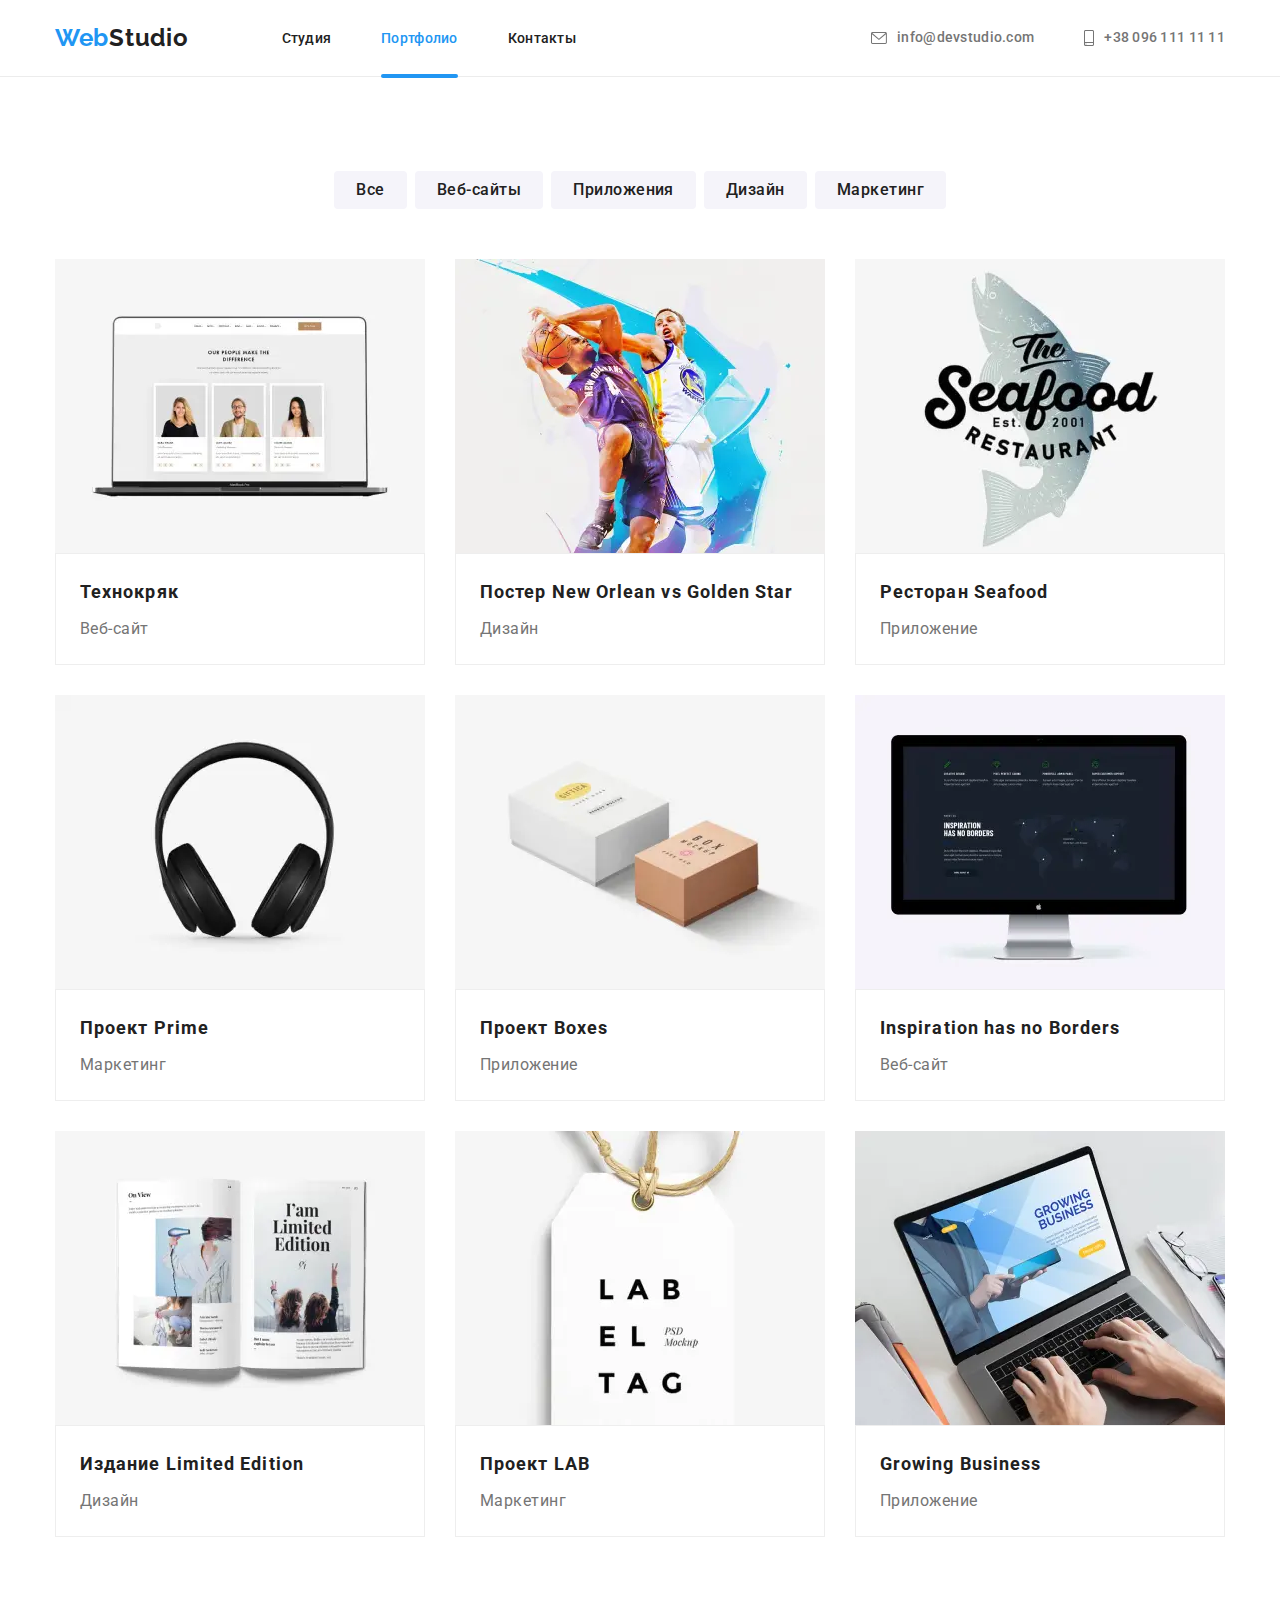
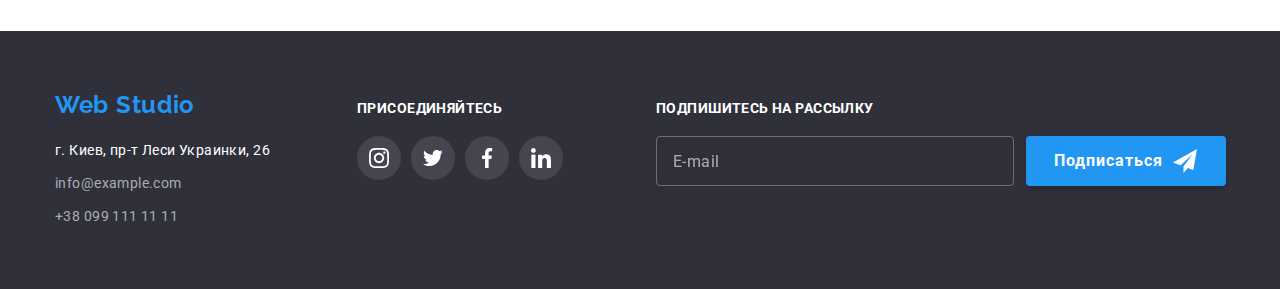
==== commit 647a01da: "changed files" ====
--- a/portfolio.html
+++ b/portfolio.html
@@ -561,7 +561,7 @@
         </div>
     </footer>
 
-
+<script src="./js/mobile-menu.js"></script>
 </body>
 
 </html>--- a/css/main.min.css
+++ b/css/main.min.css
@@ -1 +1 @@
-:root{--font-family: "Roboto", sans-serif;--font-family-secondary: "Raleway", sans-serif;--primary-text-color: #757575;--secondary-text-color: #212121;--white-color: #FFF;--transparent-text-color: rgba(255, 255, 255, 0.6);--accent-blue: #2196F3;--accent-dark: #000;--accent-bgc: #2F303A;--secondary-bgc: #F5F4FA;--work-bgc: rgba(47, 48, 58, 0.8);--portfolio-bgc: rgba(33, 150, 243, 0.9);--modal-bgc: rgba(0, 0, 0, 0.2);--icon-bgc: rgba(255, 255, 255, 0.1);--color-icon: #AFB1B8;--transition-dur-and-func: 250ms cubic-bezier(0.4, 0, 0.2, 1)}.visually-hidden{position:absolute;white-space:nowrap;width:1px;height:1px;overflow:hidden;border:0;padding:0;clip:rect(0 0 0 0);clip-path:inset(50%);margin:-1px}h1,h2,h3,h4,p{margin-top:0;margin-bottom:0}a{text-decoration:none;font-family:inherit;color:inherit}ul,ol{list-style:none;margin-top:0;margin-bottom:0;padding-left:0}img{height:auto;max-width:100%;display:block}body{color:var(--primary-text-color);background-color:var(--primary-bgc-color);font-family:var(--font-family);font-size:14px;letter-spacing:.03em}.section{padding-top:60px;padding-bottom:60px}@media screen and (min-width: 1200px){.section{padding-top:94px;padding-bottom:94px}}.container{padding-left:15px;padding-right:15px}@media screen and (min-width: 480px){.container{margin-right:auto;margin-left:auto;width:480px}}@media screen and (min-width: 768px){.container{width:768px}}@media screen and (min-width: 1200px){.container{width:1200px}}.button{font-size:16px;border:none;background-color:rgba(0,0,0,0);color:inherit;cursor:pointer;display:inline-block}@media screen and (max-width: 767px){.mobile-menu-open,.mobile-menu__close-btn{margin-left:auto;padding:0;line-height:0}.mobile-menu-open__icon{fill:var(--secondary-text-color);transition:fill var(--transition-dur-and-func)}.mobile-menu-open:hover .mobile-menu-open__icon,.mobile-menu-open:focus .mobile-menu-open__icon{fill:var(--accent-blue)}.mobile-menu{z-index:2000;position:fixed;width:100%;height:100%;top:0;left:0;background-color:var(--white-color);opacity:0;visibility:hidden;pointer-events:none}.mobile-menu.is-open{opacity:1;visibility:visible;pointer-events:auto}.mobile-menu__container{display:flex;flex-direction:column;justify-content:space-between;height:100%;padding-top:48px;padding-bottom:48px;padding-left:40px;position:relative}.mobile-menu__close-btn{position:absolute;top:10px;right:15px}.mobile-menu__close-icon{fill:var(--secondary-text-color);transition:fill var(--transition-dur-and-func)}.mobile-menu__close-btn:hover .mobile-menu__close-icon,.mobile-menu__close-btn:focus .mobile-menu__close-icon{fill:var(--accent-blue)}.nav-mobile__item:not(:last-child){margin-bottom:32px}.nav-mobile__link{font-size:40px;font-weight:500;line-height:1.175;letter-spacing:.02em;color:var(--secondary-text-color);transition:color var(--transition-dur-and-func)}.nav-mobile__link:hover,.nav-mobile__link:focus{color:var(--accent-blue)}.nav-mobile__link_current{color:var(--accent-blue)}.mobile-menu__contact-list{margin-bottom:64px}.mobile-menu__contact-item:not(:last-child){margin-bottom:32px}.mobile-menu__contact-link{font-size:24px;font-weight:500;line-height:1.1666666667;letter-spacing:.02em;color:var(--primary-text-color)}.mobile-menu__tel{font-size:34px;font-weight:500;line-height:1.1764705882;letter-spacing:.02em;color:var(--accent-blue)}.mobile-menu__social-list{display:flex;flex-wrap:wrap;gap:10px;text-align:center}.mobile-menu__social-link{font-size:18px;font-weight:500;line-height:1.2222222222;letter-spacing:.02em;color:var(--accent-blue);transition:color var(--transition-dur-and-func)}.mobile-menu__social-link:hover,.mobile-menu__social-link:focus{color:#188ce8}.mobile-menu__social-item:not(:last-child):after{content:"";margin-left:10px;border:1px solid rgba(33,33,33,.2);transform:rotate(90deg)}}.hero__btn{transition:background-color var(--transition-dur-and-func);font-weight:700;line-height:1.88;text-align:center;letter-spacing:.06em;color:var(--white-color);background-color:var(--accent-blue);display:flex;align-items:center;padding:10px 32px;margin-left:auto;margin-right:auto;box-shadow:0px 4px 4px rgba(0,0,0,.15);border-radius:4px;min-height:50px;min-width:200px}.hero__btn:hover,.hero__btn:focus{background-color:#188ce8}.secondary-btn{transition:color var(--transition-dur-and-func),background-color var(--transition-dur-and-func),box-shadow var(--transition-dur-and-func);font-weight:500;letter-spacing:.03em;line-height:1.62;text-align:center;color:var(--secondary-text-color);background:var(--secondary-bgc);margin-left:auto;margin-right:auto;padding:6px 22px;border-radius:4px;min-width:73px;min-height:38px}.secondary-btn:hover,.secondary-btn:focus{color:var(--white-color);background-color:var(--accent-blue);box-shadow:0px 3px 1px rgba(0,0,0,.1),0px 1px 2px rgba(0,0,0,.08),0px 2px 2px rgba(0,0,0,.12)}.logo{font-family:var(--font-family-secondary);font-size:24px;font-weight:700;line-height:1.1666666667;letter-spacing:.03em;color:var(--accent-blue)}.section__title{margin-bottom:30px;font-size:36px;font-weight:700;line-height:1.1666666667;letter-spacing:.03em;text-align:center;color:var(--secondary-text-color)}@media screen and (min-width: 768px){.section__title{margin-bottom:50px}}.backdrop{position:fixed;top:0px;left:0px;width:100%;height:100%;background-color:var(--modal-bgc);z-index:100;transition:opacity var(--transition-dur-and-func),visibility var(--transition-dur-and-func)}.backdrop.is-hidden{opacity:0;visibility:hidden;pointer-events:none}.modal{position:absolute;top:50%;left:50%;transform:translate(-50%, -50%);width:450px;height:609px;background-color:var(--white-color);box-shadow:0px 1px 3px rgba(0,0,0,.12),0px 1px 1px rgba(0,0,0,.14),0px 2px 1px rgba(0,0,0,.2);border-radius:4px}.modal__close-btn{position:absolute;top:8px;right:8px;display:flex;justify-content:center;align-items:center;padding:0px;width:30px;height:30px;border-radius:50%;border:1px solid rgba(0,0,0,.1);background-color:rgba(0,0,0,0)}.modal__close-btn-icon{transition:fill var(--transition-dur-and-func);fill:var(--accent-dark)}.modal__close-btn:hover .modal__close-btn-icon,.modal__close-btn:focus .modal__close-btn-icon{fill:var(--accent-blue)}@media screen and (min-width: 1200px){.modal{width:528px;height:581px}}.modal-form{display:flex;flex-direction:column;padding:40px}.modal-form__general-desc{margin-bottom:12px;font-size:20px;font-weight:700;line-height:1.15;text-align:center;letter-spacing:.03em;color:var(--secondary-text-color)}.modal-form__label{margin-bottom:10px}.modal-message{margin-bottom:20px}.modal-form__input-desc{display:block;margin-bottom:4px;font-size:12px;font-weight:400;line-height:1.1666666667;letter-spacing:.01em}.modal-form__input-wrapper{position:relative;display:block}.modal-form__input{padding-left:42px;width:100%;height:40px;border:1px solid rgba(33,33,33,.2);border-radius:4px;font-size:14px;font-weight:400;line-height:1.1428571429;letter-spacing:.01em;cursor:pointer;color:var(--secondary-text-color);transition:border-color var(--transition-dur-and-func)}.modal-form__input:focus{outline:none;border-color:var(--accent-blue)}.modal-form__input-icon{position:absolute;top:50%;left:12px;transform:translate(0, -50%);fill:var(--secondary-text-color);transition:fill var(--transition-dur-and-func)}.modal-form__input:focus+.modal-form__input-icon{fill:var(--accent-blue)}.modal-form__message{display:block;resize:none;width:100%;height:120px;padding:12px 16px;border:1px solid rgba(33,33,33,.2);border-radius:4px;font-size:14px;font-weight:400;line-height:1.1428571429;letter-spacing:.01em;color:var(--secondary-text-color);transition:border-color var(--transition-dur-and-func)}.modal-form__message:focus{outline:none;border-color:var(--accent-blue)}.modal-form__message::placeholder{font-size:14px;font-weight:400;line-height:1.1428571429;letter-spacing:.01em;color:rgba(117,117,117,.5)}.modal-form__check-desc{display:flex;min-width:375px;justify-content:center;align-items:center;margin-bottom:30px}.modal-form__check-desc::before{content:"";margin-right:7px;display:block;width:16px;height:15px;border:2px solid var(--secondary-text-color);border-radius:2px;cursor:pointer;transition:background-color var(--transition-dur-and-func),background-image var(--transition-dur-and-func)}.modal-form__check:checked+.modal-form__check-desc::before{background-color:var(--accent-blue);border:rgba(0,0,0,0);background-image:url(../images/svg/yes.svg);background-repeat:no-repeat;background-position:50% 50%}.modal-form__check-desc,.modal-form__check-link{font-size:12px;font-weight:400;line-height:1.1666666667;letter-spacing:.03em}.modal-form__check-link{text-decoration-line:underline;color:var(--accent-blue)}.modal-form__submit{transition:background-color var(--transition-dur-and-func);font-weight:700;line-height:1.88;text-align:center;letter-spacing:.06em;color:var(--white-color);background-color:var(--accent-blue);display:flex;align-items:center;padding:10px 56px;margin-left:auto;margin-right:auto;box-shadow:0px 4px 4px rgba(0,0,0,.15);border-radius:4px;min-height:50px;min-width:200px}.modal-form__submit:hover,.modal-form__submit:focus{background-color:#188ce8}@media screen and (min-width: 1200px){.modal-form__check-desc,.modal-form__check-link{font-size:14px;font-weight:400;line-height:1.7142857143}}.page-header{padding-top:10px;padding-bottom:10px;border-bottom:1px solid #ececec}.page-header__container{position:relative;display:flex;align-items:center}.logo__dark{color:var(--secondary-text-color)}@media screen and (max-width: 767px){.nav__list{display:none}.contact-list{display:none}}@media screen and (min-width: 768px){.mobile-menu{display:none}.mobile-menu-open{display:none}.page-header{padding-top:21px;padding-bottom:21px}.page-header__logo{margin-right:87px}.nav__list{display:flex;align-items:center}.nav__item:not(:last-child){margin-right:50px}.nav__link{transition:color var(--transition-dur-and-func);font-size:14px;font-weight:500;line-height:1.1428571429;letter-spacing:.02em;color:var(--secondary-text-color)}.nav__link_current{position:relative;color:var(--accent-blue)}.nav__link_current::after{position:absolute;left:0;bottom:-32px;content:"";background-color:var(--accent-blue);border-radius:2px;width:100%;height:4px}.contact-list{margin-left:auto}.contact-list__item:not(:last-child){margin-bottom:10px}.icon-envelope{width:14px;height:10px}.icon-smartphone{width:10px;height:14px}.contact-list__icon{margin-right:8px;fill:currentColor}.contact-list__link{transition:color var(--transition-dur-and-func);display:flex;align-items:center;font-size:12px;font-weight:500;line-height:1.1666666667;letter-spacing:.02em}.nav__link:hover,.nav__link:focus,.contact-list__link:hover,.contact-list__link:focus{color:var(--accent-blue)}}@media screen and (min-width: 1200px){.page-header{padding-top:24px;padding-bottom:24px}.page-header__logo{margin-right:93px}.contact-list__link{font-size:14px;font-weight:500;line-height:1.1428571429;line-height:1.14}.icon-envelope{width:16px;height:12px}.icon-smartphone{width:10px;height:16px}.contact-list{display:flex;align-items:center}.contact-list__item:not(:last-child){margin-right:50px;margin-bottom:0}.contact-list__icon{margin-right:10px}}.hero{background-image:linear-gradient(rgba(47, 48, 58, 0.4), rgba(47, 48, 58, 0.4)),url("../../images/hero/mobile-background.jpg");background-size:cover;background-repeat:no-repeat;background-position:50% 50%;margin-left:auto;margin-right:auto;max-width:480px;background-color:var(--accent-bgc);padding-top:118px;padding-bottom:118px}.hero__title{font-size:26px;font-weight:900;line-height:1.6153846154;text-align:center;letter-spacing:.06em;text-transform:uppercase;color:var(--white-color);max-width:362px;margin-left:auto;margin-right:auto;margin-bottom:30px}@media screen and (min-device-pixel-ratio: 2)and (max-width: 767px),screen and (min-resolution: 192dpi)and (max-width: 767px),screen and (min-resolution: 2dppx)and (max-width: 767px){.hero{background-image:linear-gradient(rgba(47, 48, 58, 0.4), rgba(47, 48, 58, 0.4)),url(../../images/hero/mobile-background@2x.jpg)}}@media screen and (min-width: 768px){.hero{background-image:linear-gradient(rgba(47, 48, 58, 0.4), rgba(47, 48, 58, 0.4)),url(../../images/hero/tablet-background.jpg);max-width:768px}}@media screen and (min-device-pixel-ratio: 2)and (min-width: 768px),screen and (min-resolution: 192dpi)and (min-width: 768px),screen and (min-resolution: 2dppx)and (min-width: 768px){.hero{background-image:linear-gradient(rgba(47, 48, 58, 0.4), rgba(47, 48, 58, 0.4)),url(../../images/hero/tablet-background@2x.jpg)}}@media screen and (min-width: 1200px){.hero{background-image:linear-gradient(rgba(47, 48, 58, 0.4), rgba(47, 48, 58, 0.4)),url(../../images/hero/desktop-background.jpg);max-width:1600px;padding-top:200px;padding-bottom:200px}.hero__title{font-size:44px;font-weight:900;line-height:1.3636363636;max-width:696px}}@media screen and (min-device-pixel-ratio: 2)and (min-width: 1200px),screen and (min-resolution: 192dpi)and (min-width: 1200px),screen and (min-resolution: 2dppx)and (min-width: 1200px){.hero{background-image:linear-gradient(rgba(47, 48, 58, 0.4), rgba(47, 48, 58, 0.4)),url(../../images/hero/desktop-background@2x.jpg)}}.feature-section__item:not(:last-child){margin-bottom:30px}.feature-section__box{display:flex;justify-content:center;align-items:center;height:120px;background-color:var(--secondary-bgc);border-radius:4px;margin-bottom:30px}.feature-section__title{font-size:14px;font-weight:700;line-height:1.1428571429;text-transform:uppercase;text-align:center;color:var(--secondary-text-color);margin-bottom:10px}.feature-section__text{font-size:14px;font-weight:400;line-height:1.7142857143;letter-spacing:.03em}@media screen and (min-width: 768px){.feature-section__list{display:flex;flex-wrap:wrap;gap:30px}.feature-section__item{flex-basis:calc((100% - 30px)/2)}.feature-section__item:not(:last-child){margin-bottom:0}.feature-section__title{text-align:left}}@media screen and (min-width: 1200px){.feature-section__item{flex-basis:calc((100% - 90px)/4)}}@media screen and (max-width: 1199px){.section_no-padding-top{display:none}}@media screen and (min-width: 1200px){.section_no-padding-top{padding-top:0px}.works__list{display:flex;column-gap:30px}.works__item{position:relative;flex-basis:calc((100% - 60px)/3)}.works__title{display:flex;justify-content:center;align-items:center;position:absolute;bottom:0px;left:0px;width:100%;height:70px;overflow:auto;font-size:14px;font-weight:700;line-height:1.1428571429;text-transform:uppercase;color:var(--white-color);background-color:var(--work-bgc)}}.team_other-bgc{background-color:var(--secondary-bgc)}.team__item{background:var(--white-color);box-shadow:0px 1px 3px rgba(0,0,0,.12),0px 1px 1px rgba(0,0,0,.14),0px 2px 1px rgba(0,0,0,.2);border-radius:0px 0px 4px 4px}.team__item:not(:last-child){margin-bottom:30px}.team-img{width:450px;height:460px}.team__description{padding-top:30px;padding-bottom:24px}.team__title{font-size:16px;font-weight:500;line-height:1.1875;letter-spacing:.03em;text-align:center;color:var(--secondary-text-color);margin-bottom:10px}.team__text{margin-bottom:16px;font-size:16px;font-weight:400;line-height:1.1875;letter-spacing:.03em;text-align:center}.social-list{display:flex;justify-content:center;gap:10px}.social-list__link{transition:background-color var(--transition-dur-and-func);display:flex;justify-content:center;align-items:center;width:44px;height:44px;border-radius:50%}.social-list__link{background-color:var(--white-color)}.social-list__link:hover,.social-list__link:focus{background-color:var(--accent-blue)}.social-list__icon{transition:fill var(--transition-dur-and-func);fill:var(--color-icon)}.social-list__link:hover .social-list__icon,.social-list__link:focus .social-list__icon{fill:var(--white-color)}@media screen and (min-width: 768px){.team__list{display:flex;flex-wrap:wrap;gap:30px}.team-img{width:354px;height:374px}.team__item{flex-basis:calc((100% - 30px)/2)}.team__item:not(:last-child){margin-bottom:0}}@media screen and (min-width: 1200px){.team__item{flex-basis:calc((100% - 90px)/4)}.team-img{width:270px;height:260px}.team__description{padding-top:30px;padding-bottom:30px}}.client__list{display:flex;justify-content:center;flex-wrap:wrap;gap:30px}.client__link{transition:border var(--transition-dur-and-func);display:flex;justify-content:center;align-items:center;width:210px;height:92px;border:1px solid var(--color-icon);border-radius:4px;background-color:var(--white-color)}.client__link:hover,.client__link:focus{border:1px solid var(--accent-blue)}.client__icon{transition:fill var(--transition-dur-and-func);fill:var(--color-icon)}.client__link:hover .client__icon,.client__link:focus .client__icon{fill:var(--accent-blue)}@media screen and (min-width: 768px){.client__link{width:226px}}@media screen and (min-width: 1200px){.client__link{width:170px}}.filter-list{display:flex;flex-wrap:wrap;margin-bottom:40px;row-gap:15px}.filter-list__item:not(:last-child){margin-right:8px}.portfolio__list{display:flex;justify-content:center;flex-wrap:wrap}.portfolio__item:not(:last-child){margin-bottom:30px}.portfolio__link{display:block;transition:box-shadow var(--transition-dur-and-func)}.portfolio__link:hover,.portfolio__link:focus{box-shadow:0px 1px 1px rgba(0,0,0,.12),0px 4px 4px rgba(0,0,0,.06),1px 4px 6px rgba(0,0,0,.16)}.portfolio__box-overlay{position:relative;overflow:hidden}.portfolio__overlay{position:absolute;top:0px;left:0px;width:100%;height:100%;padding:77px 24px;transform:translate(0, 100%);transition:transform var(--transition-dur-and-func);font-size:18px;letter-spacing:.03em;line-height:1.56;color:var(--white-color);background-color:var(--portfolio-bgc)}.portfolio__link:hover .portfolio__overlay,.portfolio__link:focus .portfolio__overlay{transform:translate(0, 0)}.portfolio__description{background:#fff;border:1px solid #eee;padding:20px 24px}.portfolio__title{font-size:18px;font-weight:700;line-height:2;letter-spacing:.06em;color:var(--secondary-text-color);margin-bottom:4px}.portfolio__text{font-size:16px;letter-spacing:.03em;line-height:1.88}@media screen and (min-width: 768px){.filter-list{row-gap:0;justify-content:center;margin-bottom:30px}.portfolio__overlay{padding:49px 24px 77px 24px}.portfolio__list{justify-content:flex-start;row-gap:30px;column-gap:30px}.portfolio__item{flex-grow:calc((100% - 30px)/2)}.portfolio__item:not(:last-child){margin-bottom:0}}@media screen and (min-width: 1200px){.portfolio__item{flex-grow:calc((100% - 60px)/3)}}.footer{background-color:var(--accent-bgc);padding-top:60px;padding-bottom:60px}.footer__address{text-align:center;margin-bottom:60px}.logo__white{color:var(--white-color)}.address{font-style:normal;margin-top:20px}.address__item:not(:last-child){margin-bottom:8px}.address__map{transition:color var(--transition-dur-and-func);line-height:1.71;color:var(--white-color)}.address__link:hover,.address__link:focus,.address__map:hover,.address__map:focus{color:var(--accent-blue)}.address__link{transition:color var(--transition-dur-and-func);line-height:1.71;color:var(--transparent-text-color)}.subscribe-social{margin-bottom:60px}.subscribe-social__title{text-align:center;margin-bottom:20px;font-size:14px;font-weight:700;line-height:1.1428571429;text-transform:uppercase;color:var(--white-color)}.subscribe-social__link{background-color:var(--icon-bgc)}.subscribe-social__link:hover,.subscribe-social__link:focus{background-color:var(--accent-blue)}.subscribe-social__icon{fill:var(--white-color)}.footer-form{text-align:center}.footer-form__desc{margin-bottom:20px;font-size:14px;font-weight:700;line-height:1.1428571429;letter-spacing:.03em;text-transform:uppercase;color:var(--white-color)}.footer-form__input{margin-bottom:20px;padding-left:16px;margin-right:12px;background-color:rgba(0,0,0,0);width:100%;height:50px;border:1px solid rgba(255,255,255,.3);filter:drop-shadow(0px 4px 4px rgba(0, 0, 0, 0.15));border-radius:4px;outline:none;font-size:16px;font-weight:400;line-height:1.25;letter-spacing:.03em}.footer-form__input::placeholder{font-size:16px;font-weight:400;line-height:1.25;letter-spacing:.03em;color:rgba(255,255,255,.6)}.footer-form__input:focus{color:var(--white-color)}.footer-form__btn-submit{padding:10px 28px}.footer-form__icon{margin-left:10px;fill:var(--white-color)}.footer-form__btn-submit{transition:background-color var(--transition-dur-and-func);font-weight:700;line-height:1.88;text-align:center;letter-spacing:.06em;color:var(--white-color);background-color:var(--accent-blue);display:flex;align-items:center;padding:10px 28px;margin-left:auto;margin-right:auto;box-shadow:0px 4px 4px rgba(0,0,0,.15);border-radius:4px;min-height:50px;min-width:200px}.footer-form__btn-submit:hover,.footer-form__btn-submit:focus{background-color:#188ce8}@media screen and (min-width: 768px){.footer-container{display:flex;align-items:baseline;justify-content:center;flex-wrap:wrap}.footer__address{margin-right:165px;min-width:232px}.footer-form{min-width:450px}}@media screen and (min-width: 1200px){.footer-container{display:flex;align-items:baseline;justify-content:flex-start;flex-wrap:nowrap}.address__item:not(:last-child){margin-bottom:9px}.subscribe-social{margin-bottom:0;margin-left:70px}.subscribe-social__title{text-align:start}.footer__address{text-align:start}.footer-form{margin-left:93px;min-width:570px}.footer-form__wrapper{display:flex}.footer-form__input{margin-bottom:0}.footer-form__desc{text-align:left}.footer__address{margin-right:0;margin-bottom:0;flex-grow:1}}/*# sourceMappingURL=main.min.css.map */+:root{--font-family: "Roboto", sans-serif;--font-family-secondary: "Raleway", sans-serif;--primary-text-color: #757575;--secondary-text-color: #212121;--white-color: #FFF;--transparent-text-color: rgba(255, 255, 255, 0.6);--accent-blue: #2196F3;--accent-dark: #000;--accent-bgc: #2F303A;--secondary-bgc: #F5F4FA;--work-bgc: rgba(47, 48, 58, 0.8);--portfolio-bgc: rgba(33, 150, 243, 0.9);--modal-bgc: rgba(0, 0, 0, 0.2);--icon-bgc: rgba(255, 255, 255, 0.1);--color-icon: #AFB1B8;--transition-dur-and-func: 250ms cubic-bezier(0.4, 0, 0.2, 1)}.visually-hidden{position:absolute;white-space:nowrap;width:1px;height:1px;overflow:hidden;border:0;padding:0;clip:rect(0 0 0 0);clip-path:inset(50%);margin:-1px}h1,h2,h3,h4,p{margin-top:0;margin-bottom:0}a{text-decoration:none;font-family:inherit;color:inherit}ul,ol{list-style:none;margin-top:0;margin-bottom:0;padding-left:0}img{height:auto;max-width:100%;display:block}body{color:var(--primary-text-color);background-color:var(--primary-bgc-color);font-family:var(--font-family);font-size:14px;letter-spacing:.03em}.section{padding-top:60px;padding-bottom:60px}@media screen and (min-width: 1200px){.section{padding-top:94px;padding-bottom:94px}}.container{padding-left:15px;padding-right:15px}@media screen and (min-width: 480px){.container{margin-right:auto;margin-left:auto;width:480px}}@media screen and (min-width: 768px){.container{width:768px}}@media screen and (min-width: 1200px){.container{width:1200px}}.button{font-size:16px;border:none;background-color:rgba(0,0,0,0);color:inherit;cursor:pointer;display:inline-block}@media screen and (max-width: 767px){.mobile-menu-open,.mobile-menu__close-btn{margin-left:auto;padding:0;line-height:0}.mobile-menu-open__icon{fill:var(--secondary-text-color);transition:fill var(--transition-dur-and-func)}.mobile-menu-open:hover .mobile-menu-open__icon,.mobile-menu-open:focus .mobile-menu-open__icon{fill:var(--accent-blue)}.mobile-menu{z-index:1000;position:fixed;width:100%;height:100%;top:0;left:0;background-color:var(--white-color);opacity:0;visibility:hidden;pointer-events:none;transition:opacity var(--transition-dur-and-func),visibility var(--transition-dur-and-func)}.mobile-menu.is-open{opacity:1;visibility:visible;pointer-events:auto}.mobile-menu__container{display:flex;flex-direction:column;justify-content:space-between;height:100%;padding-top:48px;padding-bottom:48px;padding-left:40px;position:relative}.mobile-menu__close-btn{position:absolute;top:10px;right:15px}.mobile-menu__close-icon{fill:var(--secondary-text-color);transition:fill var(--transition-dur-and-func)}.mobile-menu__close-btn:hover .mobile-menu__close-icon,.mobile-menu__close-btn:focus .mobile-menu__close-icon{fill:var(--accent-blue)}.nav-mobile__item:not(:last-child){margin-bottom:32px}.nav-mobile__link{font-size:40px;font-weight:500;line-height:1.175;letter-spacing:.02em;color:var(--secondary-text-color);transition:color var(--transition-dur-and-func)}.nav-mobile__link:hover,.nav-mobile__link:focus{color:var(--accent-blue)}.nav-mobile__link_current{color:var(--accent-blue)}.mobile-menu__contact-list{margin-bottom:64px}.mobile-menu__contact-item:not(:last-child){margin-bottom:32px}.mobile-menu__contact-link{font-size:24px;font-weight:500;line-height:1.1666666667;letter-spacing:.02em;color:var(--primary-text-color)}.mobile-menu__tel{font-size:34px;font-weight:500;line-height:1.1764705882;letter-spacing:.02em;color:var(--accent-blue)}.mobile-menu__social-list{display:flex;flex-wrap:wrap;gap:10px;text-align:center}.mobile-menu__social-link{font-size:18px;font-weight:500;line-height:1.2222222222;letter-spacing:.02em;color:var(--accent-blue);transition:color var(--transition-dur-and-func)}.mobile-menu__social-link:hover,.mobile-menu__social-link:focus{color:#188ce8}.mobile-menu__social-item:not(:last-child):after{content:"";margin-left:10px;border:1px solid rgba(33,33,33,.2);transform:rotate(90deg)}}.hero__btn{transition:background-color var(--transition-dur-and-func);font-weight:700;line-height:1.88;text-align:center;letter-spacing:.06em;color:var(--white-color);background-color:var(--accent-blue);display:flex;align-items:center;padding:10px 32px;margin-left:auto;margin-right:auto;box-shadow:0px 4px 4px rgba(0,0,0,.15);border-radius:4px;min-height:50px;min-width:200px}.hero__btn:hover,.hero__btn:focus{background-color:#188ce8}.secondary-btn{transition:color var(--transition-dur-and-func),background-color var(--transition-dur-and-func),box-shadow var(--transition-dur-and-func);font-weight:500;letter-spacing:.03em;line-height:1.62;text-align:center;color:var(--secondary-text-color);background:var(--secondary-bgc);margin-left:auto;margin-right:auto;padding:6px 22px;border-radius:4px;min-width:73px;min-height:38px}.secondary-btn:hover,.secondary-btn:focus{color:var(--white-color);background-color:var(--accent-blue);box-shadow:0px 3px 1px rgba(0,0,0,.1),0px 1px 2px rgba(0,0,0,.08),0px 2px 2px rgba(0,0,0,.12)}.logo{font-family:var(--font-family-secondary);font-size:24px;font-weight:700;line-height:1.1666666667;letter-spacing:.03em;color:var(--accent-blue)}.section__title{margin-bottom:30px;font-size:36px;font-weight:700;line-height:1.1666666667;letter-spacing:.03em;text-align:center;color:var(--secondary-text-color)}@media screen and (min-width: 768px){.section__title{margin-bottom:50px}}.backdrop{position:fixed;top:0px;left:0px;width:100%;height:100%;background-color:var(--modal-bgc);z-index:100;transition:opacity var(--transition-dur-and-func),visibility var(--transition-dur-and-func)}.backdrop.is-hidden{opacity:0;visibility:hidden;pointer-events:none}.modal{position:absolute;top:50%;left:50%;transform:translate(-50%, -50%);background-color:var(--white-color);box-shadow:0px 1px 3px rgba(0,0,0,.12),0px 1px 1px rgba(0,0,0,.14),0px 2px 1px rgba(0,0,0,.2);border-radius:4px;width:95%;height:609px;background-color:var(--white-color)}.modal__close-btn{position:absolute;top:8px;right:8px;display:flex;justify-content:center;align-items:center;padding:0px;width:30px;height:30px;border-radius:50%;border:1px solid rgba(0,0,0,.1);background-color:rgba(0,0,0,0)}.modal__close-btn-icon{transition:fill var(--transition-dur-and-func);fill:var(--accent-dark)}.modal__close-btn:hover .modal__close-btn-icon,.modal__close-btn:focus .modal__close-btn-icon{fill:var(--accent-blue)}@media screen and (min-width: 480px){.modal{width:450px;height:609px}}@media screen and (min-width: 1200px){.modal{width:528px;height:581px}}.modal-form{display:flex;flex-direction:column;padding:40px}.modal-form__general-desc{margin-bottom:12px;font-size:20px;font-weight:700;line-height:1.15;text-align:center;letter-spacing:.03em;color:var(--secondary-text-color)}.modal-form__label{margin-bottom:10px}.modal-message{margin-bottom:20px}.modal-form__input-desc{display:block;margin-bottom:4px;font-size:12px;font-weight:400;line-height:1.1666666667;letter-spacing:.01em}.modal-form__input-wrapper{position:relative;display:block}.modal-form__input{padding-left:42px;width:100%;height:40px;border:1px solid rgba(33,33,33,.2);border-radius:4px;font-size:14px;font-weight:400;line-height:1.1428571429;letter-spacing:.01em;cursor:pointer;color:var(--secondary-text-color);transition:border-color var(--transition-dur-and-func)}.modal-form__input:focus{outline:none;border-color:var(--accent-blue)}.modal-form__input-icon{position:absolute;top:50%;left:12px;transform:translate(0, -50%);fill:var(--secondary-text-color);transition:fill var(--transition-dur-and-func)}.modal-form__input:focus+.modal-form__input-icon{fill:var(--accent-blue)}.modal-form__message{display:block;resize:none;width:100%;height:120px;padding:12px 16px;border:1px solid rgba(33,33,33,.2);border-radius:4px;font-size:14px;font-weight:400;line-height:1.1428571429;letter-spacing:.01em;color:var(--secondary-text-color);transition:border-color var(--transition-dur-and-func)}.modal-form__message:focus{outline:none;border-color:var(--accent-blue)}.modal-form__message::placeholder{font-size:14px;font-weight:400;line-height:1.1428571429;letter-spacing:.01em;color:rgba(117,117,117,.5)}.modal-form__check-desc{display:flex;width:100%;align-items:center;margin-bottom:30px}.modal-form__check-desc::before{content:"";display:block;width:16px;height:15px;border:2px solid var(--secondary-text-color);border-radius:2px;cursor:pointer;transition:background-color var(--transition-dur-and-func),background-image var(--transition-dur-and-func)}.modal-form__check:checked+.modal-form__check-desc::before{background-color:var(--accent-blue);border:rgba(0,0,0,0);background-image:url(../images/svg/yes.svg);background-repeat:no-repeat;background-position:50% 50%}.modal-form__check-desc,.modal-form__check-link{font-size:12px;font-weight:400;line-height:1.1666666667;letter-spacing:.03em}.modal-form__check-link{text-decoration-line:underline;color:var(--accent-blue)}.modal-form__submit{transition:background-color var(--transition-dur-and-func);font-weight:700;line-height:1.88;text-align:center;letter-spacing:.06em;color:var(--white-color);background-color:var(--accent-blue);display:flex;align-items:center;padding:10px 56px;margin-left:auto;margin-right:auto;box-shadow:0px 4px 4px rgba(0,0,0,.15);border-radius:4px;min-height:50px;min-width:200px}.modal-form__submit:hover,.modal-form__submit:focus{background-color:#188ce8}@media screen and (min-width: 1200px){.modal-form__check-desc,.modal-form__check-link{font-size:14px;font-weight:400;line-height:1.7142857143}}.page-header{padding-top:10px;padding-bottom:10px;border-bottom:1px solid #ececec}.page-header__container{position:relative;display:flex;align-items:center}.logo__dark{color:var(--secondary-text-color)}@media screen and (max-width: 767px){.nav__list{display:none}.contact-list{display:none}}@media screen and (min-width: 768px){.mobile-menu{display:none}.mobile-menu-open{display:none}.page-header{padding-top:21px;padding-bottom:21px}.page-header__logo{margin-right:87px}.nav__list{display:flex;align-items:center}.nav__item:not(:last-child){margin-right:50px}.nav__link{transition:color var(--transition-dur-and-func);font-size:14px;font-weight:500;line-height:1.1428571429;letter-spacing:.02em;color:var(--secondary-text-color)}.nav__link_current{position:relative;color:var(--accent-blue)}.nav__link_current::after{position:absolute;left:0;bottom:-32px;content:"";background-color:var(--accent-blue);border-radius:2px;width:100%;height:4px}.contact-list{margin-left:auto}.contact-list__item:not(:last-child){margin-bottom:10px}.icon-envelope{width:14px;height:10px}.icon-smartphone{width:10px;height:14px}.contact-list__icon{margin-right:8px;fill:currentColor}.contact-list__link{transition:color var(--transition-dur-and-func);display:flex;align-items:center;font-size:12px;font-weight:500;line-height:1.1666666667;letter-spacing:.02em}.nav__link:hover,.nav__link:focus,.contact-list__link:hover,.contact-list__link:focus{color:var(--accent-blue)}}@media screen and (min-width: 1200px){.page-header{padding-top:24px;padding-bottom:24px}.page-header__logo{margin-right:93px}.contact-list__link{font-size:14px;font-weight:500;line-height:1.1428571429;line-height:1.14}.icon-envelope{width:16px;height:12px}.icon-smartphone{width:10px;height:16px}.contact-list{display:flex;align-items:center}.contact-list__item:not(:last-child){margin-right:50px;margin-bottom:0}.contact-list__icon{margin-right:10px}}.hero{background-image:linear-gradient(rgba(47, 48, 58, 0.4), rgba(47, 48, 58, 0.4)),url("../images/hero/mobile-background.jpg");background-size:cover;background-repeat:no-repeat;background-position:50% 50%;margin-left:auto;margin-right:auto;max-width:480px;background-color:var(--accent-bgc);padding-top:118px;padding-bottom:118px}.hero__title{font-size:26px;font-weight:900;line-height:1.6153846154;text-align:center;letter-spacing:.06em;text-transform:uppercase;color:var(--white-color);max-width:362px;margin-left:auto;margin-right:auto;margin-bottom:30px}@media screen and (min-device-pixel-ratio: 2)and (max-width: 767px),screen and (min-resolution: 192dpi)and (max-width: 767px),screen and (min-resolution: 2dppx)and (max-width: 767px){.hero{background-image:linear-gradient(rgba(47, 48, 58, 0.4), rgba(47, 48, 58, 0.4)),url(../images/hero/mobile-background@2x.jpg)}}@media screen and (min-width: 768px){.hero{background-image:linear-gradient(rgba(47, 48, 58, 0.4), rgba(47, 48, 58, 0.4)),url(../images/hero/tablet-background.jpg);max-width:768px}}@media screen and (min-device-pixel-ratio: 2)and (min-width: 768px),screen and (min-resolution: 192dpi)and (min-width: 768px),screen and (min-resolution: 2dppx)and (min-width: 768px){.hero{background-image:linear-gradient(rgba(47, 48, 58, 0.4), rgba(47, 48, 58, 0.4)),url(../images/hero/tablet-background@2x.jpg)}}@media screen and (min-width: 1200px){.hero{background-image:linear-gradient(rgba(47, 48, 58, 0.4), rgba(47, 48, 58, 0.4)),url(../images/hero/desktop-background.jpg);max-width:1600px;padding-top:200px;padding-bottom:200px}.hero__title{font-size:44px;font-weight:900;line-height:1.3636363636;max-width:696px}}@media screen and (min-device-pixel-ratio: 2)and (min-width: 1200px),screen and (min-resolution: 192dpi)and (min-width: 1200px),screen and (min-resolution: 2dppx)and (min-width: 1200px){.hero{background-image:linear-gradient(rgba(47, 48, 58, 0.4), rgba(47, 48, 58, 0.4)),url(../images/hero/desktop-background@2x.jpg)}}.feature-section__item:not(:last-child){margin-bottom:30px}.feature-section__box{display:flex;justify-content:center;align-items:center;height:120px;background-color:var(--secondary-bgc);border-radius:4px;margin-bottom:30px}.feature-section__title{font-size:14px;font-weight:700;line-height:1.1428571429;text-transform:uppercase;text-align:center;color:var(--secondary-text-color);margin-bottom:10px}.feature-section__text{font-size:14px;font-weight:400;line-height:1.7142857143;letter-spacing:.03em}@media screen and (min-width: 768px){.feature-section__list{display:flex;flex-wrap:wrap;gap:30px}.feature-section__item{flex-basis:calc((100% - 30px)/2)}.feature-section__item:not(:last-child){margin-bottom:0}.feature-section__title{text-align:left}}@media screen and (min-width: 1200px){.feature-section__item{flex-basis:calc((100% - 90px)/4)}}@media screen and (max-width: 1199px){.section_no-padding-top{display:none}}@media screen and (min-width: 1200px){.section_no-padding-top{padding-top:0px}.works__list{display:flex;column-gap:30px}.works__item{position:relative;flex-basis:calc((100% - 60px)/3)}.works__title{display:flex;justify-content:center;align-items:center;position:absolute;bottom:0px;left:0px;width:100%;height:70px;overflow:auto;font-size:14px;font-weight:700;line-height:1.1428571429;text-transform:uppercase;color:var(--white-color);background-color:var(--work-bgc)}}.team_other-bgc{background-color:var(--secondary-bgc)}.team__item{background:var(--white-color);box-shadow:0px 1px 3px rgba(0,0,0,.12),0px 1px 1px rgba(0,0,0,.14),0px 2px 1px rgba(0,0,0,.2);border-radius:0px 0px 4px 4px}.team__item:not(:last-child){margin-bottom:30px}.team-img{width:450px;height:460px}.team__description{padding-top:30px;padding-bottom:24px}.team__title{font-size:16px;font-weight:500;line-height:1.1875;letter-spacing:.03em;text-align:center;color:var(--secondary-text-color);margin-bottom:10px}.team__text{margin-bottom:16px;font-size:16px;font-weight:400;line-height:1.1875;letter-spacing:.03em;text-align:center}.social-list{display:flex;justify-content:center;gap:10px}.social-list__link{transition:background-color var(--transition-dur-and-func);display:flex;justify-content:center;align-items:center;width:44px;height:44px;border-radius:50%}.social-list__link{background-color:var(--white-color)}.social-list__link:hover,.social-list__link:focus{background-color:var(--accent-blue)}.social-list__icon{transition:fill var(--transition-dur-and-func);fill:var(--color-icon)}.social-list__link:hover .social-list__icon,.social-list__link:focus .social-list__icon{fill:var(--white-color)}@media screen and (min-width: 768px){.team__list{display:flex;flex-wrap:wrap;gap:30px}.team-img{width:354px;height:374px}.team__item{flex-basis:calc((100% - 30px)/2)}.team__item:not(:last-child){margin-bottom:0}}@media screen and (min-width: 1200px){.team__item{flex-basis:calc((100% - 90px)/4)}.team-img{width:270px;height:260px}.team__description{padding-top:30px;padding-bottom:30px}}.client__list{display:flex;justify-content:center;flex-wrap:wrap;gap:30px}.client__link{transition:border var(--transition-dur-and-func);display:flex;justify-content:center;align-items:center;width:210px;height:92px;border:1px solid var(--color-icon);border-radius:4px;background-color:var(--white-color)}.client__link:hover,.client__link:focus{border:1px solid var(--accent-blue)}.client__icon{transition:fill var(--transition-dur-and-func);fill:var(--color-icon)}.client__link:hover .client__icon,.client__link:focus .client__icon{fill:var(--accent-blue)}@media screen and (min-width: 768px){.client__link{width:226px}}@media screen and (min-width: 1200px){.client__link{width:170px}}.filter-list{display:flex;flex-wrap:wrap;margin-bottom:40px;row-gap:15px}.filter-list__item:not(:last-child){margin-right:8px}.portfolio__list{display:flex;justify-content:center;flex-wrap:wrap}.portfolio__item:not(:last-child){margin-bottom:30px}.portfolio__link{display:block;transition:box-shadow var(--transition-dur-and-func)}.portfolio__link:hover,.portfolio__link:focus{box-shadow:0px 1px 1px rgba(0,0,0,.12),0px 4px 4px rgba(0,0,0,.06),1px 4px 6px rgba(0,0,0,.16)}.portfolio__box-overlay{position:relative;overflow:hidden}.portfolio__overlay{position:absolute;top:0px;left:0px;width:100%;height:100%;padding-left:24px;padding-right:24px;padding-top:77px;transform:translate(0, 100%);transition:transform var(--transition-dur-and-func);font-size:18px;letter-spacing:.03em;line-height:1.56;color:var(--white-color);background-color:var(--portfolio-bgc)}.portfolio__link:hover .portfolio__overlay,.portfolio__link:focus .portfolio__overlay{transform:translate(0, 0)}.portfolio__description{background:#fff;border:1px solid #eee;padding:20px 24px}.portfolio__title{font-size:18px;font-weight:700;line-height:2;letter-spacing:.06em;color:var(--secondary-text-color);margin-bottom:4px}.portfolio__text{font-size:16px;letter-spacing:.03em;line-height:1.88}@media screen and (min-width: 768px){.filter-list{row-gap:0;justify-content:center;margin-bottom:30px}.portfolio__overlay{padding-top:49px;width:370px}.portfolio__list{justify-content:flex-start;row-gap:30px;column-gap:30px}.portfolio__item{flex-grow:calc((100% - 30px)/2)}.portfolio__item:not(:last-child){margin-bottom:0}}@media screen and (min-width: 1200px){.filter-list{margin-bottom:50px}.portfolio__item{flex-grow:calc((100% - 60px)/3)}.portfolio__overlay{padding-top:63px}}.footer{background-color:var(--accent-bgc);padding-top:60px;padding-bottom:60px}.footer__address{text-align:center;margin-bottom:60px}.logo__white{color:var(--white-color)}.address{font-style:normal;margin-top:20px}.address__item:not(:last-child){margin-bottom:8px}.address__map{transition:color var(--transition-dur-and-func);line-height:1.71;color:var(--white-color)}.address__link:hover,.address__link:focus,.address__map:hover,.address__map:focus{color:var(--accent-blue)}.address__link{transition:color var(--transition-dur-and-func);line-height:1.71;color:var(--transparent-text-color)}.subscribe-social{margin-bottom:60px}.subscribe-social__title{text-align:center;margin-bottom:20px;font-size:14px;font-weight:700;line-height:1.1428571429;text-transform:uppercase;color:var(--white-color)}.subscribe-social__link{background-color:var(--icon-bgc)}.subscribe-social__link:hover,.subscribe-social__link:focus{background-color:var(--accent-blue)}.subscribe-social__icon{fill:var(--white-color)}.footer-form{text-align:center}.footer-form__desc{margin-bottom:20px;font-size:14px;font-weight:700;line-height:1.1428571429;letter-spacing:.03em;text-transform:uppercase;color:var(--white-color)}.footer-form__input{margin-bottom:20px;padding-left:16px;margin-right:12px;background-color:rgba(0,0,0,0);width:100%;height:50px;border:1px solid rgba(255,255,255,.3);filter:drop-shadow(0px 4px 4px rgba(0, 0, 0, 0.15));border-radius:4px;outline:none;font-size:16px;font-weight:400;line-height:1.25;letter-spacing:.03em}.footer-form__input::placeholder{font-size:16px;font-weight:400;line-height:1.25;letter-spacing:.03em;color:rgba(255,255,255,.6)}.footer-form__input:focus{color:var(--white-color)}.footer-form__btn-submit{padding:10px 28px}.footer-form__icon{margin-left:10px;fill:var(--white-color)}.footer-form__btn-submit{transition:background-color var(--transition-dur-and-func);font-weight:700;line-height:1.88;text-align:center;letter-spacing:.06em;color:var(--white-color);background-color:var(--accent-blue);display:flex;align-items:center;padding:10px 28px;margin-left:auto;margin-right:auto;box-shadow:0px 4px 4px rgba(0,0,0,.15);border-radius:4px;min-height:50px;min-width:200px}.footer-form__btn-submit:hover,.footer-form__btn-submit:focus{background-color:#188ce8}@media screen and (min-width: 768px){.footer-container{display:flex;align-items:baseline;justify-content:center;flex-wrap:wrap}.footer__address{margin-right:165px;min-width:232px}.footer-form{min-width:450px}}@media screen and (min-width: 1200px){.footer-container{display:flex;align-items:baseline;justify-content:flex-start;flex-wrap:nowrap}.address__item:not(:last-child){margin-bottom:9px}.subscribe-social{margin-bottom:0;margin-left:70px}.subscribe-social__title{text-align:start}.footer__address{text-align:start}.footer-form{margin-left:93px;min-width:570px}.footer-form__wrapper{display:flex}.footer-form__input{margin-bottom:0}.footer-form__desc{text-align:left}.footer__address{margin-right:0;margin-bottom:0;flex-grow:1}}/*# sourceMappingURL=main.min.css.map */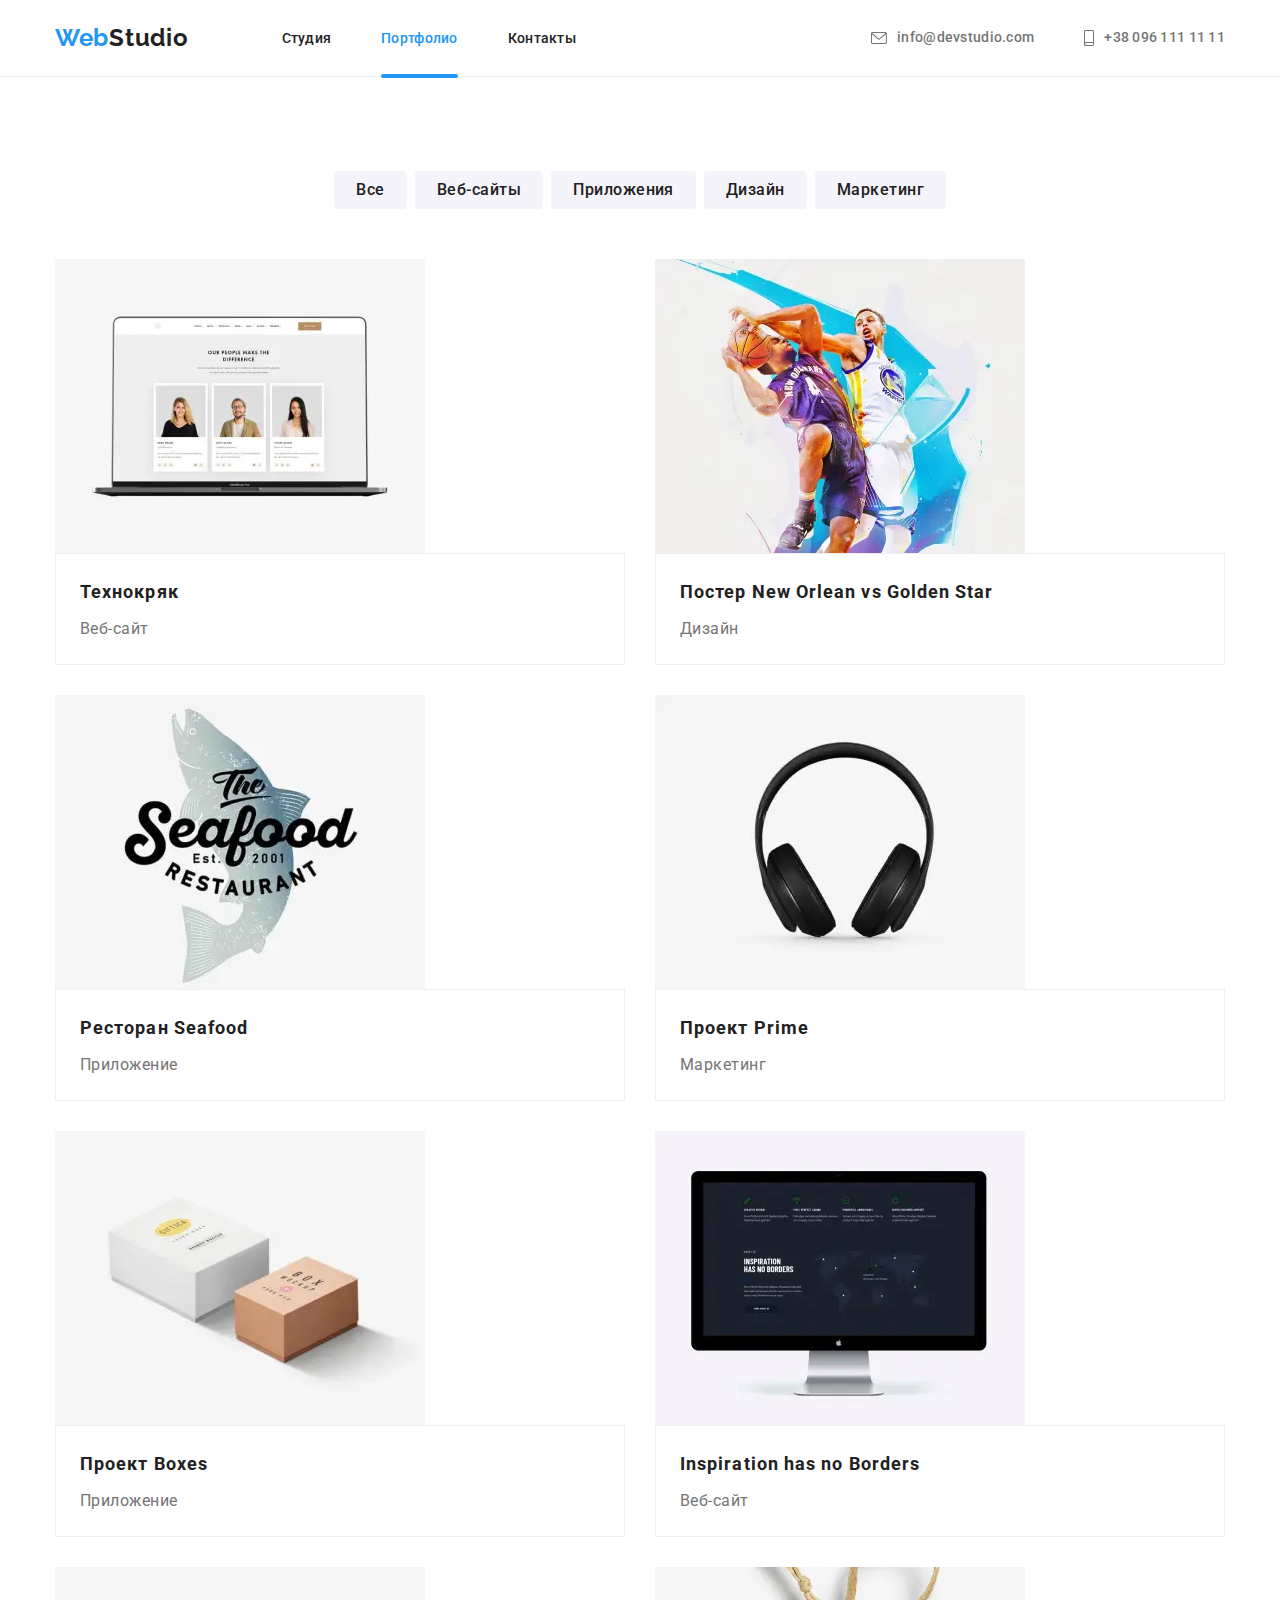
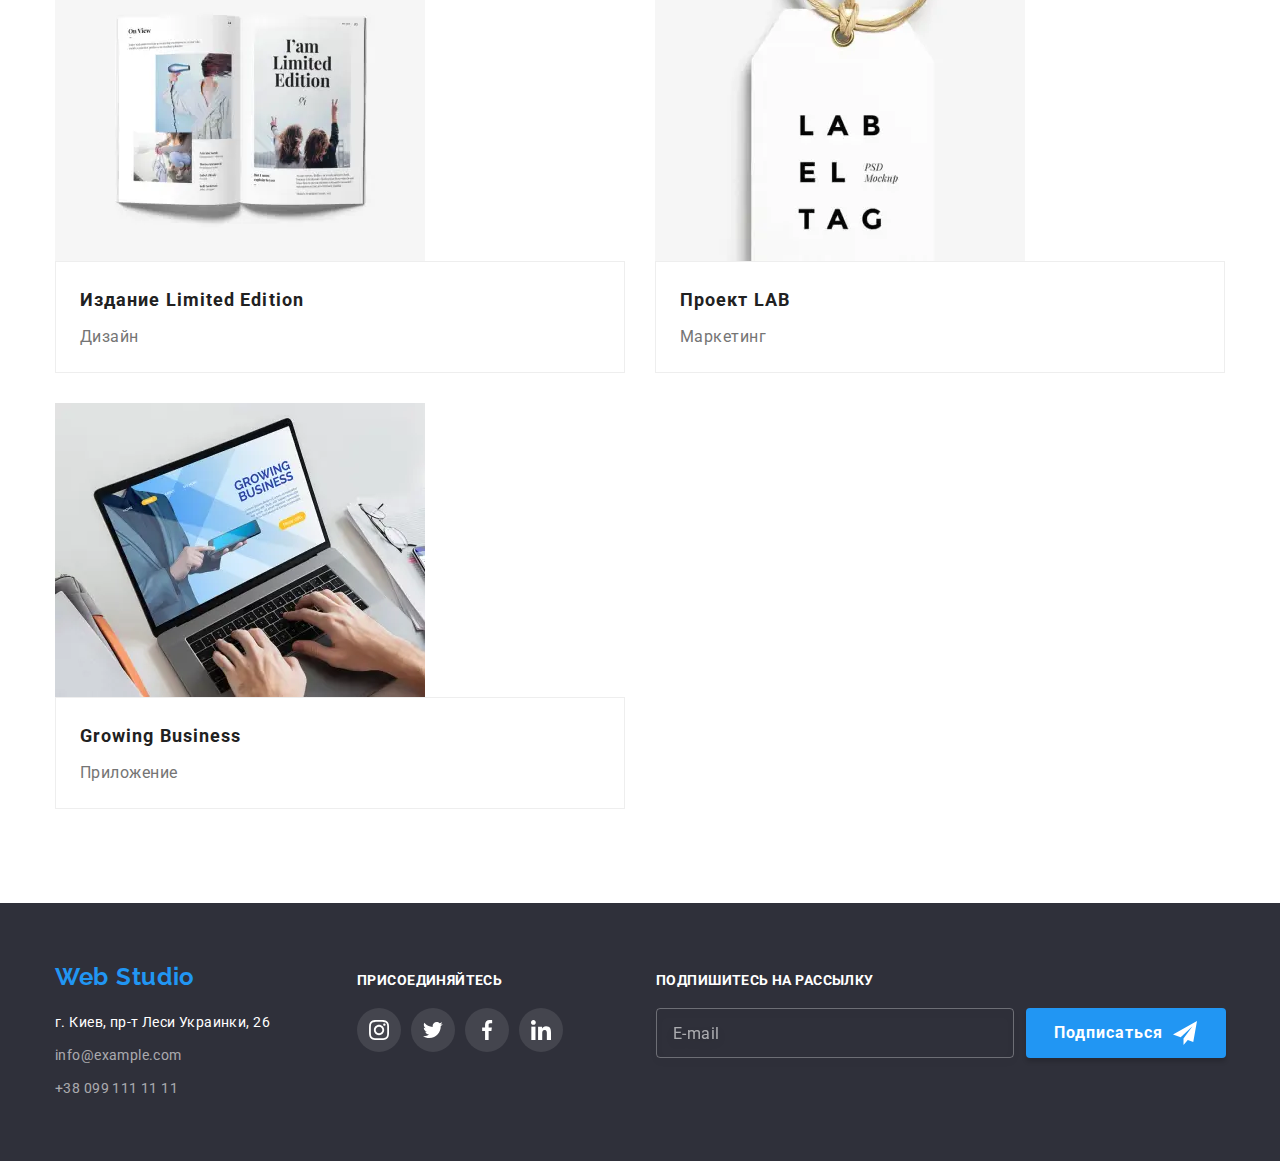
==== commit a826eec6: "changed files" ====
--- a/portfolio.html
+++ b/portfolio.html
@@ -310,7 +310,7 @@
                                 <p class="portfolio__overlay">Ресурс предлагает комплексные предложения с разным уровнем функционала и сервисов. Все это
                                     позволит посетителю получить исчерпывающие сведения о компании или частном лице.</p>
                             </div>
-                            <div class="portfolio__description">
+                            <div class="portfolio__description desc-tablet">
                                 <h2 class="portfolio__title">Проект Boxes</h2>
                                 <p class="portfolio__text">Приложение</p>
                             </div>
--- a/css/main.min.css
+++ b/css/main.min.css
@@ -1 +1 @@
-:root{--font-family: "Roboto", sans-serif;--font-family-secondary: "Raleway", sans-serif;--primary-text-color: #757575;--secondary-text-color: #212121;--white-color: #FFF;--transparent-text-color: rgba(255, 255, 255, 0.6);--accent-blue: #2196F3;--accent-dark: #000;--accent-bgc: #2F303A;--secondary-bgc: #F5F4FA;--work-bgc: rgba(47, 48, 58, 0.8);--portfolio-bgc: rgba(33, 150, 243, 0.9);--modal-bgc: rgba(0, 0, 0, 0.2);--icon-bgc: rgba(255, 255, 255, 0.1);--color-icon: #AFB1B8;--transition-dur-and-func: 250ms cubic-bezier(0.4, 0, 0.2, 1)}.visually-hidden{position:absolute;white-space:nowrap;width:1px;height:1px;overflow:hidden;border:0;padding:0;clip:rect(0 0 0 0);clip-path:inset(50%);margin:-1px}h1,h2,h3,h4,p{margin-top:0;margin-bottom:0}a{text-decoration:none;font-family:inherit;color:inherit}ul,ol{list-style:none;margin-top:0;margin-bottom:0;padding-left:0}img{height:auto;max-width:100%;display:block}body{color:var(--primary-text-color);background-color:var(--primary-bgc-color);font-family:var(--font-family);font-size:14px;letter-spacing:.03em}.section{padding-top:60px;padding-bottom:60px}@media screen and (min-width: 1200px){.section{padding-top:94px;padding-bottom:94px}}.container{padding-left:15px;padding-right:15px}@media screen and (min-width: 480px){.container{margin-right:auto;margin-left:auto;width:480px}}@media screen and (min-width: 768px){.container{width:768px}}@media screen and (min-width: 1200px){.container{width:1200px}}.button{font-size:16px;border:none;background-color:rgba(0,0,0,0);color:inherit;cursor:pointer;display:inline-block}@media screen and (max-width: 767px){.mobile-menu-open,.mobile-menu__close-btn{margin-left:auto;padding:0;line-height:0}.mobile-menu-open__icon{fill:var(--secondary-text-color);transition:fill var(--transition-dur-and-func)}.mobile-menu-open:hover .mobile-menu-open__icon,.mobile-menu-open:focus .mobile-menu-open__icon{fill:var(--accent-blue)}.mobile-menu{z-index:1000;position:fixed;width:100%;height:100%;top:0;left:0;background-color:var(--white-color);opacity:0;visibility:hidden;pointer-events:none;transition:opacity var(--transition-dur-and-func),visibility var(--transition-dur-and-func)}.mobile-menu.is-open{opacity:1;visibility:visible;pointer-events:auto}.mobile-menu__container{display:flex;flex-direction:column;justify-content:space-between;height:100%;padding-top:48px;padding-bottom:48px;padding-left:40px;position:relative}.mobile-menu__close-btn{position:absolute;top:10px;right:15px}.mobile-menu__close-icon{fill:var(--secondary-text-color);transition:fill var(--transition-dur-and-func)}.mobile-menu__close-btn:hover .mobile-menu__close-icon,.mobile-menu__close-btn:focus .mobile-menu__close-icon{fill:var(--accent-blue)}.nav-mobile__item:not(:last-child){margin-bottom:32px}.nav-mobile__link{font-size:40px;font-weight:500;line-height:1.175;letter-spacing:.02em;color:var(--secondary-text-color);transition:color var(--transition-dur-and-func)}.nav-mobile__link:hover,.nav-mobile__link:focus{color:var(--accent-blue)}.nav-mobile__link_current{color:var(--accent-blue)}.mobile-menu__contact-list{margin-bottom:64px}.mobile-menu__contact-item:not(:last-child){margin-bottom:32px}.mobile-menu__contact-link{font-size:24px;font-weight:500;line-height:1.1666666667;letter-spacing:.02em;color:var(--primary-text-color)}.mobile-menu__tel{font-size:34px;font-weight:500;line-height:1.1764705882;letter-spacing:.02em;color:var(--accent-blue)}.mobile-menu__social-list{display:flex;flex-wrap:wrap;gap:10px;text-align:center}.mobile-menu__social-link{font-size:18px;font-weight:500;line-height:1.2222222222;letter-spacing:.02em;color:var(--accent-blue);transition:color var(--transition-dur-and-func)}.mobile-menu__social-link:hover,.mobile-menu__social-link:focus{color:#188ce8}.mobile-menu__social-item:not(:last-child):after{content:"";margin-left:10px;border:1px solid rgba(33,33,33,.2);transform:rotate(90deg)}}.hero__btn{transition:background-color var(--transition-dur-and-func);font-weight:700;line-height:1.88;text-align:center;letter-spacing:.06em;color:var(--white-color);background-color:var(--accent-blue);display:flex;align-items:center;padding:10px 32px;margin-left:auto;margin-right:auto;box-shadow:0px 4px 4px rgba(0,0,0,.15);border-radius:4px;min-height:50px;min-width:200px}.hero__btn:hover,.hero__btn:focus{background-color:#188ce8}.secondary-btn{transition:color var(--transition-dur-and-func),background-color var(--transition-dur-and-func),box-shadow var(--transition-dur-and-func);font-weight:500;letter-spacing:.03em;line-height:1.62;text-align:center;color:var(--secondary-text-color);background:var(--secondary-bgc);margin-left:auto;margin-right:auto;padding:6px 22px;border-radius:4px;min-width:73px;min-height:38px}.secondary-btn:hover,.secondary-btn:focus{color:var(--white-color);background-color:var(--accent-blue);box-shadow:0px 3px 1px rgba(0,0,0,.1),0px 1px 2px rgba(0,0,0,.08),0px 2px 2px rgba(0,0,0,.12)}.logo{font-family:var(--font-family-secondary);font-size:24px;font-weight:700;line-height:1.1666666667;letter-spacing:.03em;color:var(--accent-blue)}.section__title{margin-bottom:30px;font-size:36px;font-weight:700;line-height:1.1666666667;letter-spacing:.03em;text-align:center;color:var(--secondary-text-color)}@media screen and (min-width: 768px){.section__title{margin-bottom:50px}}.backdrop{position:fixed;top:0px;left:0px;width:100%;height:100%;background-color:var(--modal-bgc);z-index:100;transition:opacity var(--transition-dur-and-func),visibility var(--transition-dur-and-func)}.backdrop.is-hidden{opacity:0;visibility:hidden;pointer-events:none}.modal{position:absolute;top:50%;left:50%;transform:translate(-50%, -50%);background-color:var(--white-color);box-shadow:0px 1px 3px rgba(0,0,0,.12),0px 1px 1px rgba(0,0,0,.14),0px 2px 1px rgba(0,0,0,.2);border-radius:4px;width:95%;height:609px;background-color:var(--white-color)}.modal__close-btn{position:absolute;top:8px;right:8px;display:flex;justify-content:center;align-items:center;padding:0px;width:30px;height:30px;border-radius:50%;border:1px solid rgba(0,0,0,.1);background-color:rgba(0,0,0,0)}.modal__close-btn-icon{transition:fill var(--transition-dur-and-func);fill:var(--accent-dark)}.modal__close-btn:hover .modal__close-btn-icon,.modal__close-btn:focus .modal__close-btn-icon{fill:var(--accent-blue)}@media screen and (min-width: 480px){.modal{width:450px;height:609px}}@media screen and (min-width: 1200px){.modal{width:528px;height:581px}}.modal-form{display:flex;flex-direction:column;padding:40px}.modal-form__general-desc{margin-bottom:12px;font-size:20px;font-weight:700;line-height:1.15;text-align:center;letter-spacing:.03em;color:var(--secondary-text-color)}.modal-form__label{margin-bottom:10px}.modal-message{margin-bottom:20px}.modal-form__input-desc{display:block;margin-bottom:4px;font-size:12px;font-weight:400;line-height:1.1666666667;letter-spacing:.01em}.modal-form__input-wrapper{position:relative;display:block}.modal-form__input{padding-left:42px;width:100%;height:40px;border:1px solid rgba(33,33,33,.2);border-radius:4px;font-size:14px;font-weight:400;line-height:1.1428571429;letter-spacing:.01em;cursor:pointer;color:var(--secondary-text-color);transition:border-color var(--transition-dur-and-func)}.modal-form__input:focus{outline:none;border-color:var(--accent-blue)}.modal-form__input-icon{position:absolute;top:50%;left:12px;transform:translate(0, -50%);fill:var(--secondary-text-color);transition:fill var(--transition-dur-and-func)}.modal-form__input:focus+.modal-form__input-icon{fill:var(--accent-blue)}.modal-form__message{display:block;resize:none;width:100%;height:120px;padding:12px 16px;border:1px solid rgba(33,33,33,.2);border-radius:4px;font-size:14px;font-weight:400;line-height:1.1428571429;letter-spacing:.01em;color:var(--secondary-text-color);transition:border-color var(--transition-dur-and-func)}.modal-form__message:focus{outline:none;border-color:var(--accent-blue)}.modal-form__message::placeholder{font-size:14px;font-weight:400;line-height:1.1428571429;letter-spacing:.01em;color:rgba(117,117,117,.5)}.modal-form__check-desc{display:flex;width:100%;align-items:center;margin-bottom:30px}.modal-form__check-desc::before{content:"";display:block;width:16px;height:15px;border:2px solid var(--secondary-text-color);border-radius:2px;cursor:pointer;transition:background-color var(--transition-dur-and-func),background-image var(--transition-dur-and-func)}.modal-form__check:checked+.modal-form__check-desc::before{background-color:var(--accent-blue);border:rgba(0,0,0,0);background-image:url(../images/svg/yes.svg);background-repeat:no-repeat;background-position:50% 50%}.modal-form__check-desc,.modal-form__check-link{font-size:12px;font-weight:400;line-height:1.1666666667;letter-spacing:.03em}.modal-form__check-link{text-decoration-line:underline;color:var(--accent-blue)}.modal-form__submit{transition:background-color var(--transition-dur-and-func);font-weight:700;line-height:1.88;text-align:center;letter-spacing:.06em;color:var(--white-color);background-color:var(--accent-blue);display:flex;align-items:center;padding:10px 56px;margin-left:auto;margin-right:auto;box-shadow:0px 4px 4px rgba(0,0,0,.15);border-radius:4px;min-height:50px;min-width:200px}.modal-form__submit:hover,.modal-form__submit:focus{background-color:#188ce8}@media screen and (min-width: 1200px){.modal-form__check-desc,.modal-form__check-link{font-size:14px;font-weight:400;line-height:1.7142857143}}.page-header{padding-top:10px;padding-bottom:10px;border-bottom:1px solid #ececec}.page-header__container{position:relative;display:flex;align-items:center}.logo__dark{color:var(--secondary-text-color)}@media screen and (max-width: 767px){.nav__list{display:none}.contact-list{display:none}}@media screen and (min-width: 768px){.mobile-menu{display:none}.mobile-menu-open{display:none}.page-header{padding-top:21px;padding-bottom:21px}.page-header__logo{margin-right:87px}.nav__list{display:flex;align-items:center}.nav__item:not(:last-child){margin-right:50px}.nav__link{transition:color var(--transition-dur-and-func);font-size:14px;font-weight:500;line-height:1.1428571429;letter-spacing:.02em;color:var(--secondary-text-color)}.nav__link_current{position:relative;color:var(--accent-blue)}.nav__link_current::after{position:absolute;left:0;bottom:-32px;content:"";background-color:var(--accent-blue);border-radius:2px;width:100%;height:4px}.contact-list{margin-left:auto}.contact-list__item:not(:last-child){margin-bottom:10px}.icon-envelope{width:14px;height:10px}.icon-smartphone{width:10px;height:14px}.contact-list__icon{margin-right:8px;fill:currentColor}.contact-list__link{transition:color var(--transition-dur-and-func);display:flex;align-items:center;font-size:12px;font-weight:500;line-height:1.1666666667;letter-spacing:.02em}.nav__link:hover,.nav__link:focus,.contact-list__link:hover,.contact-list__link:focus{color:var(--accent-blue)}}@media screen and (min-width: 1200px){.page-header{padding-top:24px;padding-bottom:24px}.page-header__logo{margin-right:93px}.contact-list__link{font-size:14px;font-weight:500;line-height:1.1428571429;line-height:1.14}.icon-envelope{width:16px;height:12px}.icon-smartphone{width:10px;height:16px}.contact-list{display:flex;align-items:center}.contact-list__item:not(:last-child){margin-right:50px;margin-bottom:0}.contact-list__icon{margin-right:10px}}.hero{background-image:linear-gradient(rgba(47, 48, 58, 0.4), rgba(47, 48, 58, 0.4)),url("../images/hero/mobile-background.jpg");background-size:cover;background-repeat:no-repeat;background-position:50% 50%;margin-left:auto;margin-right:auto;max-width:480px;background-color:var(--accent-bgc);padding-top:118px;padding-bottom:118px}.hero__title{font-size:26px;font-weight:900;line-height:1.6153846154;text-align:center;letter-spacing:.06em;text-transform:uppercase;color:var(--white-color);max-width:362px;margin-left:auto;margin-right:auto;margin-bottom:30px}@media screen and (min-device-pixel-ratio: 2)and (max-width: 767px),screen and (min-resolution: 192dpi)and (max-width: 767px),screen and (min-resolution: 2dppx)and (max-width: 767px){.hero{background-image:linear-gradient(rgba(47, 48, 58, 0.4), rgba(47, 48, 58, 0.4)),url(../images/hero/mobile-background@2x.jpg)}}@media screen and (min-width: 768px){.hero{background-image:linear-gradient(rgba(47, 48, 58, 0.4), rgba(47, 48, 58, 0.4)),url(../images/hero/tablet-background.jpg);max-width:768px}}@media screen and (min-device-pixel-ratio: 2)and (min-width: 768px),screen and (min-resolution: 192dpi)and (min-width: 768px),screen and (min-resolution: 2dppx)and (min-width: 768px){.hero{background-image:linear-gradient(rgba(47, 48, 58, 0.4), rgba(47, 48, 58, 0.4)),url(../images/hero/tablet-background@2x.jpg)}}@media screen and (min-width: 1200px){.hero{background-image:linear-gradient(rgba(47, 48, 58, 0.4), rgba(47, 48, 58, 0.4)),url(../images/hero/desktop-background.jpg);max-width:1600px;padding-top:200px;padding-bottom:200px}.hero__title{font-size:44px;font-weight:900;line-height:1.3636363636;max-width:696px}}@media screen and (min-device-pixel-ratio: 2)and (min-width: 1200px),screen and (min-resolution: 192dpi)and (min-width: 1200px),screen and (min-resolution: 2dppx)and (min-width: 1200px){.hero{background-image:linear-gradient(rgba(47, 48, 58, 0.4), rgba(47, 48, 58, 0.4)),url(../images/hero/desktop-background@2x.jpg)}}.feature-section__item:not(:last-child){margin-bottom:30px}.feature-section__box{display:flex;justify-content:center;align-items:center;height:120px;background-color:var(--secondary-bgc);border-radius:4px;margin-bottom:30px}.feature-section__title{font-size:14px;font-weight:700;line-height:1.1428571429;text-transform:uppercase;text-align:center;color:var(--secondary-text-color);margin-bottom:10px}.feature-section__text{font-size:14px;font-weight:400;line-height:1.7142857143;letter-spacing:.03em}@media screen and (min-width: 768px){.feature-section__list{display:flex;flex-wrap:wrap;gap:30px}.feature-section__item{flex-basis:calc((100% - 30px)/2)}.feature-section__item:not(:last-child){margin-bottom:0}.feature-section__title{text-align:left}}@media screen and (min-width: 1200px){.feature-section__item{flex-basis:calc((100% - 90px)/4)}}@media screen and (max-width: 1199px){.section_no-padding-top{display:none}}@media screen and (min-width: 1200px){.section_no-padding-top{padding-top:0px}.works__list{display:flex;column-gap:30px}.works__item{position:relative;flex-basis:calc((100% - 60px)/3)}.works__title{display:flex;justify-content:center;align-items:center;position:absolute;bottom:0px;left:0px;width:100%;height:70px;overflow:auto;font-size:14px;font-weight:700;line-height:1.1428571429;text-transform:uppercase;color:var(--white-color);background-color:var(--work-bgc)}}.team_other-bgc{background-color:var(--secondary-bgc)}.team__item{background:var(--white-color);box-shadow:0px 1px 3px rgba(0,0,0,.12),0px 1px 1px rgba(0,0,0,.14),0px 2px 1px rgba(0,0,0,.2);border-radius:0px 0px 4px 4px}.team__item:not(:last-child){margin-bottom:30px}.team-img{width:450px;height:460px}.team__description{padding-top:30px;padding-bottom:24px}.team__title{font-size:16px;font-weight:500;line-height:1.1875;letter-spacing:.03em;text-align:center;color:var(--secondary-text-color);margin-bottom:10px}.team__text{margin-bottom:16px;font-size:16px;font-weight:400;line-height:1.1875;letter-spacing:.03em;text-align:center}.social-list{display:flex;justify-content:center;gap:10px}.social-list__link{transition:background-color var(--transition-dur-and-func);display:flex;justify-content:center;align-items:center;width:44px;height:44px;border-radius:50%}.social-list__link{background-color:var(--white-color)}.social-list__link:hover,.social-list__link:focus{background-color:var(--accent-blue)}.social-list__icon{transition:fill var(--transition-dur-and-func);fill:var(--color-icon)}.social-list__link:hover .social-list__icon,.social-list__link:focus .social-list__icon{fill:var(--white-color)}@media screen and (min-width: 768px){.team__list{display:flex;flex-wrap:wrap;gap:30px}.team-img{width:354px;height:374px}.team__item{flex-basis:calc((100% - 30px)/2)}.team__item:not(:last-child){margin-bottom:0}}@media screen and (min-width: 1200px){.team__item{flex-basis:calc((100% - 90px)/4)}.team-img{width:270px;height:260px}.team__description{padding-top:30px;padding-bottom:30px}}.client__list{display:flex;justify-content:center;flex-wrap:wrap;gap:30px}.client__link{transition:border var(--transition-dur-and-func);display:flex;justify-content:center;align-items:center;width:210px;height:92px;border:1px solid var(--color-icon);border-radius:4px;background-color:var(--white-color)}.client__link:hover,.client__link:focus{border:1px solid var(--accent-blue)}.client__icon{transition:fill var(--transition-dur-and-func);fill:var(--color-icon)}.client__link:hover .client__icon,.client__link:focus .client__icon{fill:var(--accent-blue)}@media screen and (min-width: 768px){.client__link{width:226px}}@media screen and (min-width: 1200px){.client__link{width:170px}}.filter-list{display:flex;flex-wrap:wrap;margin-bottom:40px;row-gap:15px}.filter-list__item:not(:last-child){margin-right:8px}.portfolio__list{display:flex;justify-content:center;flex-wrap:wrap}.portfolio__item:not(:last-child){margin-bottom:30px}.portfolio__link{display:block;transition:box-shadow var(--transition-dur-and-func)}.portfolio__link:hover,.portfolio__link:focus{box-shadow:0px 1px 1px rgba(0,0,0,.12),0px 4px 4px rgba(0,0,0,.06),1px 4px 6px rgba(0,0,0,.16)}.portfolio__box-overlay{position:relative;overflow:hidden}.portfolio__overlay{position:absolute;top:0px;left:0px;width:100%;height:100%;padding-left:24px;padding-right:24px;padding-top:77px;transform:translate(0, 100%);transition:transform var(--transition-dur-and-func);font-size:18px;letter-spacing:.03em;line-height:1.56;color:var(--white-color);background-color:var(--portfolio-bgc)}.portfolio__link:hover .portfolio__overlay,.portfolio__link:focus .portfolio__overlay{transform:translate(0, 0)}.portfolio__description{background:#fff;border:1px solid #eee;padding:20px 24px}.portfolio__title{font-size:18px;font-weight:700;line-height:2;letter-spacing:.06em;color:var(--secondary-text-color);margin-bottom:4px}.portfolio__text{font-size:16px;letter-spacing:.03em;line-height:1.88}@media screen and (min-width: 768px){.filter-list{row-gap:0;justify-content:center;margin-bottom:30px}.portfolio__overlay{padding-top:49px;width:370px}.portfolio__list{justify-content:flex-start;row-gap:30px;column-gap:30px}.portfolio__item{flex-grow:calc((100% - 30px)/2)}.portfolio__item:not(:last-child){margin-bottom:0}}@media screen and (min-width: 1200px){.filter-list{margin-bottom:50px}.portfolio__item{flex-grow:calc((100% - 60px)/3)}.portfolio__overlay{padding-top:63px}}.footer{background-color:var(--accent-bgc);padding-top:60px;padding-bottom:60px}.footer__address{text-align:center;margin-bottom:60px}.logo__white{color:var(--white-color)}.address{font-style:normal;margin-top:20px}.address__item:not(:last-child){margin-bottom:8px}.address__map{transition:color var(--transition-dur-and-func);line-height:1.71;color:var(--white-color)}.address__link:hover,.address__link:focus,.address__map:hover,.address__map:focus{color:var(--accent-blue)}.address__link{transition:color var(--transition-dur-and-func);line-height:1.71;color:var(--transparent-text-color)}.subscribe-social{margin-bottom:60px}.subscribe-social__title{text-align:center;margin-bottom:20px;font-size:14px;font-weight:700;line-height:1.1428571429;text-transform:uppercase;color:var(--white-color)}.subscribe-social__link{background-color:var(--icon-bgc)}.subscribe-social__link:hover,.subscribe-social__link:focus{background-color:var(--accent-blue)}.subscribe-social__icon{fill:var(--white-color)}.footer-form{text-align:center}.footer-form__desc{margin-bottom:20px;font-size:14px;font-weight:700;line-height:1.1428571429;letter-spacing:.03em;text-transform:uppercase;color:var(--white-color)}.footer-form__input{margin-bottom:20px;padding-left:16px;margin-right:12px;background-color:rgba(0,0,0,0);width:100%;height:50px;border:1px solid rgba(255,255,255,.3);filter:drop-shadow(0px 4px 4px rgba(0, 0, 0, 0.15));border-radius:4px;outline:none;font-size:16px;font-weight:400;line-height:1.25;letter-spacing:.03em}.footer-form__input::placeholder{font-size:16px;font-weight:400;line-height:1.25;letter-spacing:.03em;color:rgba(255,255,255,.6)}.footer-form__input:focus{color:var(--white-color)}.footer-form__btn-submit{padding:10px 28px}.footer-form__icon{margin-left:10px;fill:var(--white-color)}.footer-form__btn-submit{transition:background-color var(--transition-dur-and-func);font-weight:700;line-height:1.88;text-align:center;letter-spacing:.06em;color:var(--white-color);background-color:var(--accent-blue);display:flex;align-items:center;padding:10px 28px;margin-left:auto;margin-right:auto;box-shadow:0px 4px 4px rgba(0,0,0,.15);border-radius:4px;min-height:50px;min-width:200px}.footer-form__btn-submit:hover,.footer-form__btn-submit:focus{background-color:#188ce8}@media screen and (min-width: 768px){.footer-container{display:flex;align-items:baseline;justify-content:center;flex-wrap:wrap}.footer__address{margin-right:165px;min-width:232px}.footer-form{min-width:450px}}@media screen and (min-width: 1200px){.footer-container{display:flex;align-items:baseline;justify-content:flex-start;flex-wrap:nowrap}.address__item:not(:last-child){margin-bottom:9px}.subscribe-social{margin-bottom:0;margin-left:70px}.subscribe-social__title{text-align:start}.footer__address{text-align:start}.footer-form{margin-left:93px;min-width:570px}.footer-form__wrapper{display:flex}.footer-form__input{margin-bottom:0}.footer-form__desc{text-align:left}.footer__address{margin-right:0;margin-bottom:0;flex-grow:1}}/*# sourceMappingURL=main.min.css.map */+:root{--font-family: "Roboto", sans-serif;--font-family-secondary: "Raleway", sans-serif;--primary-text-color: #757575;--secondary-text-color: #212121;--white-color: #FFF;--transparent-text-color: rgba(255, 255, 255, 0.6);--accent-blue: #2196F3;--accent-dark: #000;--accent-bgc: #2F303A;--secondary-bgc: #F5F4FA;--work-bgc: rgba(47, 48, 58, 0.8);--portfolio-bgc: rgba(33, 150, 243, 0.9);--modal-bgc: rgba(0, 0, 0, 0.2);--icon-bgc: rgba(255, 255, 255, 0.1);--color-icon: #AFB1B8;--transition-dur-and-func: 250ms cubic-bezier(0.4, 0, 0.2, 1)}.visually-hidden{position:absolute;white-space:nowrap;width:1px;height:1px;overflow:hidden;border:0;padding:0;clip:rect(0 0 0 0);clip-path:inset(50%);margin:-1px}h1,h2,h3,h4,p{margin-top:0;margin-bottom:0}a{text-decoration:none;font-family:inherit;color:inherit}ul,ol{list-style:none;margin-top:0;margin-bottom:0;padding-left:0}img{height:auto;max-width:100%;display:block}body{color:var(--primary-text-color);background-color:var(--primary-bgc-color);font-family:var(--font-family);font-size:14px;letter-spacing:.03em}.section{padding-top:60px;padding-bottom:60px}@media screen and (min-width: 1200px){.section{padding-top:94px;padding-bottom:94px}}.container{padding-left:15px;padding-right:15px}@media screen and (min-width: 480px){.container{margin-right:auto;margin-left:auto;width:480px}}@media screen and (min-width: 768px){.container{width:768px}}@media screen and (min-width: 1200px){.container{width:1200px}}.button{font-size:16px;border:none;background-color:rgba(0,0,0,0);color:inherit;cursor:pointer;display:inline-block}@media screen and (max-width: 767px){.mobile-menu-open,.mobile-menu__close-btn{margin-left:auto;padding:0;line-height:0}.mobile-menu-open__icon{fill:var(--secondary-text-color);transition:fill var(--transition-dur-and-func)}.mobile-menu-open:hover .mobile-menu-open__icon,.mobile-menu-open:focus .mobile-menu-open__icon{fill:var(--accent-blue)}.mobile-menu{z-index:1000;position:fixed;width:100%;height:100%;top:0;left:0;background-color:var(--white-color);opacity:0;visibility:hidden;pointer-events:none;transition:opacity var(--transition-dur-and-func),visibility var(--transition-dur-and-func)}.mobile-menu.is-open{opacity:1;visibility:visible;pointer-events:auto}.mobile-menu__container{display:flex;flex-direction:column;justify-content:space-between;height:100%;padding-top:48px;padding-bottom:48px;padding-left:40px;position:relative}.mobile-menu__close-btn{position:absolute;top:10px;right:15px}.mobile-menu__close-icon{fill:var(--secondary-text-color);transition:fill var(--transition-dur-and-func)}.mobile-menu__close-btn:hover .mobile-menu__close-icon,.mobile-menu__close-btn:focus .mobile-menu__close-icon{fill:var(--accent-blue)}.nav-mobile__item:not(:last-child){margin-bottom:32px}.nav-mobile__link{font-size:40px;font-weight:500;line-height:1.175;letter-spacing:.02em;color:var(--secondary-text-color);transition:color var(--transition-dur-and-func)}.nav-mobile__link:hover,.nav-mobile__link:focus{color:var(--accent-blue)}.nav-mobile__link_current{color:var(--accent-blue)}.mobile-menu__contact-list{margin-bottom:64px}.mobile-menu__contact-item:not(:last-child){margin-bottom:32px}.mobile-menu__contact-link{font-size:24px;font-weight:500;line-height:1.1666666667;letter-spacing:.02em;color:var(--primary-text-color)}.mobile-menu__tel{font-size:34px;font-weight:500;line-height:1.1764705882;letter-spacing:.02em;color:var(--accent-blue)}.mobile-menu__social-list{display:flex;flex-wrap:wrap;gap:10px;text-align:center}.mobile-menu__social-link{font-size:18px;font-weight:500;line-height:1.2222222222;letter-spacing:.02em;color:var(--accent-blue);transition:color var(--transition-dur-and-func)}.mobile-menu__social-link:hover,.mobile-menu__social-link:focus{color:#188ce8}.mobile-menu__social-item:not(:last-child):after{content:"";margin-left:10px;border:1px solid rgba(33,33,33,.2);transform:rotate(90deg)}}.hero__btn{transition:background-color var(--transition-dur-and-func);font-weight:700;line-height:1.88;text-align:center;letter-spacing:.06em;color:var(--white-color);background-color:var(--accent-blue);display:flex;align-items:center;padding:10px 32px;margin-left:auto;margin-right:auto;box-shadow:0px 4px 4px rgba(0,0,0,.15);border-radius:4px;min-height:50px;min-width:200px}.hero__btn:hover,.hero__btn:focus{background-color:#188ce8}.secondary-btn{transition:color var(--transition-dur-and-func),background-color var(--transition-dur-and-func),box-shadow var(--transition-dur-and-func);font-weight:500;letter-spacing:.03em;line-height:1.62;text-align:center;color:var(--secondary-text-color);background:var(--secondary-bgc);margin-left:auto;margin-right:auto;padding:6px 22px;border-radius:4px;min-width:73px;min-height:38px}.secondary-btn:hover,.secondary-btn:focus{color:var(--white-color);background-color:var(--accent-blue);box-shadow:0px 3px 1px rgba(0,0,0,.1),0px 1px 2px rgba(0,0,0,.08),0px 2px 2px rgba(0,0,0,.12)}.logo{font-family:var(--font-family-secondary);font-size:24px;font-weight:700;line-height:1.1666666667;letter-spacing:.03em;color:var(--accent-blue)}.section__title{margin-bottom:30px;font-size:36px;font-weight:700;line-height:1.1666666667;letter-spacing:.03em;text-align:center;color:var(--secondary-text-color)}@media screen and (min-width: 768px){.section__title{margin-bottom:50px}}.backdrop{position:fixed;top:0px;left:0px;width:100%;height:100%;background-color:var(--modal-bgc);z-index:100;transition:opacity var(--transition-dur-and-func),visibility var(--transition-dur-and-func)}.backdrop.is-hidden{opacity:0;visibility:hidden;pointer-events:none}.modal{position:absolute;top:50%;left:50%;transform:translate(-50%, -50%);background-color:var(--white-color);box-shadow:0px 1px 3px rgba(0,0,0,.12),0px 1px 1px rgba(0,0,0,.14),0px 2px 1px rgba(0,0,0,.2);border-radius:4px;width:95%;height:609px;background-color:var(--white-color)}.modal__close-btn{position:absolute;top:8px;right:8px;display:flex;justify-content:center;align-items:center;padding:0px;width:30px;height:30px;border-radius:50%;border:1px solid rgba(0,0,0,.1);background-color:rgba(0,0,0,0)}.modal__close-btn-icon{transition:fill var(--transition-dur-and-func);fill:var(--accent-dark)}.modal__close-btn:hover .modal__close-btn-icon,.modal__close-btn:focus .modal__close-btn-icon{fill:var(--accent-blue)}@media screen and (min-width: 480px){.modal{width:450px;height:609px}}@media screen and (min-width: 1200px){.modal{width:528px;height:581px}}.modal-form{display:flex;flex-direction:column;padding:40px}.modal-form__general-desc{margin-bottom:12px;font-size:20px;font-weight:700;line-height:1.15;text-align:center;letter-spacing:.03em;color:var(--secondary-text-color)}.modal-form__label{margin-bottom:10px}.modal-message{margin-bottom:20px}.modal-form__input-desc{display:block;margin-bottom:4px;font-size:12px;font-weight:400;line-height:1.1666666667;letter-spacing:.01em}.modal-form__input-wrapper{position:relative;display:block}.modal-form__input{padding-left:42px;width:100%;height:40px;border:1px solid rgba(33,33,33,.2);border-radius:4px;font-size:14px;font-weight:400;line-height:1.1428571429;letter-spacing:.01em;cursor:pointer;color:var(--secondary-text-color);transition:border-color var(--transition-dur-and-func)}.modal-form__input:focus{outline:none;border-color:var(--accent-blue)}.modal-form__input-icon{position:absolute;top:50%;left:12px;transform:translate(0, -50%);fill:var(--secondary-text-color);transition:fill var(--transition-dur-and-func)}.modal-form__input:focus+.modal-form__input-icon{fill:var(--accent-blue)}.modal-form__message{display:block;resize:none;width:100%;height:120px;padding:12px 16px;border:1px solid rgba(33,33,33,.2);border-radius:4px;font-size:14px;font-weight:400;line-height:1.1428571429;letter-spacing:.01em;color:var(--secondary-text-color);transition:border-color var(--transition-dur-and-func)}.modal-form__message:focus{outline:none;border-color:var(--accent-blue)}.modal-form__message::placeholder{font-size:14px;font-weight:400;line-height:1.1428571429;letter-spacing:.01em;color:rgba(117,117,117,.5)}.modal-form__check-desc{display:flex;width:100%;align-items:center;margin-bottom:30px}.modal-form__check-desc::before{content:"";display:block;width:16px;height:15px;margin-right:5px;border:2px solid var(--secondary-text-color);border-radius:2px;cursor:pointer;transition:background-color var(--transition-dur-and-func),background-image var(--transition-dur-and-func)}.modal-form__check:checked+.modal-form__check-desc::before{background-color:var(--accent-blue);border:rgba(0,0,0,0);background-image:url(../images/svg/yes.svg);background-repeat:no-repeat;background-position:50% 50%}.modal-form__check-desc,.modal-form__check-link{font-size:12px;font-weight:400;line-height:1.1666666667;letter-spacing:.03em}.modal-form__check-link{text-decoration-line:underline;color:var(--accent-blue)}.modal-form__submit{transition:background-color var(--transition-dur-and-func);font-weight:700;line-height:1.88;text-align:center;letter-spacing:.06em;color:var(--white-color);background-color:var(--accent-blue);display:flex;align-items:center;padding:10px 56px;margin-left:auto;margin-right:auto;box-shadow:0px 4px 4px rgba(0,0,0,.15);border-radius:4px;min-height:50px;min-width:200px}.modal-form__submit:hover,.modal-form__submit:focus{background-color:#188ce8}@media screen and (min-width: 1200px){.modal-form__check-desc,.modal-form__check-link{font-size:14px;font-weight:400;line-height:1.7142857143}}.page-header{padding-top:10px;padding-bottom:10px;border-bottom:1px solid #ececec}.page-header__container{position:relative;display:flex;align-items:center}.logo__dark{color:var(--secondary-text-color)}@media screen and (max-width: 767px){.nav__list{display:none}.contact-list{display:none}}@media screen and (min-width: 768px){.mobile-menu{display:none}.mobile-menu-open{display:none}.page-header{padding-top:21px;padding-bottom:21px}.page-header__logo{margin-right:87px}.nav__list{display:flex;align-items:center}.nav__item:not(:last-child){margin-right:50px}.nav__link{transition:color var(--transition-dur-and-func);font-size:14px;font-weight:500;line-height:1.1428571429;letter-spacing:.02em;color:var(--secondary-text-color)}.nav__link_current{position:relative;color:var(--accent-blue)}.nav__link_current::after{position:absolute;left:0;bottom:-32px;content:"";background-color:var(--accent-blue);border-radius:2px;width:100%;height:4px}.contact-list{margin-left:auto}.contact-list__item:not(:last-child){margin-bottom:10px}.icon-envelope{width:14px;height:10px}.icon-smartphone{width:10px;height:14px}.contact-list__icon{margin-right:8px;fill:currentColor}.contact-list__link{transition:color var(--transition-dur-and-func);display:flex;align-items:center;font-size:12px;font-weight:500;line-height:1.1666666667;letter-spacing:.02em}.nav__link:hover,.nav__link:focus,.contact-list__link:hover,.contact-list__link:focus{color:var(--accent-blue)}}@media screen and (min-width: 1200px){.page-header{padding-top:24px;padding-bottom:24px}.page-header__logo{margin-right:93px}.contact-list__link{font-size:14px;font-weight:500;line-height:1.1428571429;line-height:1.14}.icon-envelope{width:16px;height:12px}.icon-smartphone{width:10px;height:16px}.contact-list{display:flex;align-items:center}.contact-list__item:not(:last-child){margin-right:50px;margin-bottom:0}.contact-list__icon{margin-right:10px}}.hero{background-image:linear-gradient(rgba(47, 48, 58, 0.4), rgba(47, 48, 58, 0.4)),url("../images/hero/mobile-background.jpg");background-size:cover;background-repeat:no-repeat;background-position:50% 50%;margin-left:auto;margin-right:auto;max-width:480px;background-color:var(--accent-bgc);padding-top:118px;padding-bottom:118px}.hero__title{font-size:26px;font-weight:900;line-height:1.6153846154;text-align:center;letter-spacing:.06em;text-transform:uppercase;color:var(--white-color);max-width:362px;margin-left:auto;margin-right:auto;margin-bottom:30px}@media screen and (min-device-pixel-ratio: 2)and (max-width: 767px),screen and (min-resolution: 192dpi)and (max-width: 767px),screen and (min-resolution: 2dppx)and (max-width: 767px){.hero{background-image:linear-gradient(rgba(47, 48, 58, 0.4), rgba(47, 48, 58, 0.4)),url(../images/hero/mobile-background@2x.jpg)}}@media screen and (min-width: 768px){.hero{background-image:linear-gradient(rgba(47, 48, 58, 0.4), rgba(47, 48, 58, 0.4)),url(../images/hero/tablet-background.jpg);max-width:768px}}@media screen and (min-device-pixel-ratio: 2)and (min-width: 768px),screen and (min-resolution: 192dpi)and (min-width: 768px),screen and (min-resolution: 2dppx)and (min-width: 768px){.hero{background-image:linear-gradient(rgba(47, 48, 58, 0.4), rgba(47, 48, 58, 0.4)),url(../images/hero/tablet-background@2x.jpg)}}@media screen and (min-width: 1200px){.hero{background-image:linear-gradient(rgba(47, 48, 58, 0.4), rgba(47, 48, 58, 0.4)),url(../images/hero/desktop-background.jpg);max-width:1600px;padding-top:200px;padding-bottom:200px}.hero__title{font-size:44px;font-weight:900;line-height:1.3636363636;max-width:696px}}@media screen and (min-device-pixel-ratio: 2)and (min-width: 1200px),screen and (min-resolution: 192dpi)and (min-width: 1200px),screen and (min-resolution: 2dppx)and (min-width: 1200px){.hero{background-image:linear-gradient(rgba(47, 48, 58, 0.4), rgba(47, 48, 58, 0.4)),url(../images/hero/desktop-background@2x.jpg)}}.feature-section__item:not(:last-child){margin-bottom:30px}.feature-section__box{display:flex;justify-content:center;align-items:center;height:120px;background-color:var(--secondary-bgc);border-radius:4px;margin-bottom:30px}.feature-section__title{font-size:14px;font-weight:700;line-height:1.1428571429;text-transform:uppercase;text-align:center;color:var(--secondary-text-color);margin-bottom:10px}.feature-section__text{font-size:14px;font-weight:400;line-height:1.7142857143;letter-spacing:.03em}@media screen and (min-width: 768px){.feature-section__list{display:flex;flex-wrap:wrap;gap:30px}.feature-section__item{flex-basis:calc((100% - 30px)/2)}.feature-section__item:not(:last-child){margin-bottom:0}.feature-section__title{text-align:left}}@media screen and (min-width: 1200px){.feature-section__item{flex-basis:calc((100% - 90px)/4)}}@media screen and (max-width: 1199px){.section_no-padding-top{display:none}}@media screen and (min-width: 1200px){.section_no-padding-top{padding-top:0px}.works__list{display:flex;column-gap:30px}.works__item{position:relative;flex-basis:calc((100% - 60px)/3)}.works__title{display:flex;justify-content:center;align-items:center;position:absolute;bottom:0px;left:0px;width:100%;height:70px;overflow:auto;font-size:14px;font-weight:700;line-height:1.1428571429;text-transform:uppercase;color:var(--white-color);background-color:var(--work-bgc)}}.team_other-bgc{background-color:var(--secondary-bgc)}.team__item{background:var(--white-color);box-shadow:0px 1px 3px rgba(0,0,0,.12),0px 1px 1px rgba(0,0,0,.14),0px 2px 1px rgba(0,0,0,.2);border-radius:0px 0px 4px 4px}.team__item:not(:last-child){margin-bottom:30px}.team-img{width:450px;height:460px}.team__description{padding-top:30px;padding-bottom:24px}.team__title{font-size:16px;font-weight:500;line-height:1.1875;letter-spacing:.03em;text-align:center;color:var(--secondary-text-color);margin-bottom:10px}.team__text{margin-bottom:16px;font-size:16px;font-weight:400;line-height:1.1875;letter-spacing:.03em;text-align:center}.social-list{display:flex;justify-content:center;gap:10px}.social-list__link{transition:background-color var(--transition-dur-and-func);display:flex;justify-content:center;align-items:center;width:44px;height:44px;border-radius:50%}.social-list__link{background-color:var(--white-color)}.social-list__link:hover,.social-list__link:focus{background-color:var(--accent-blue)}.social-list__icon{transition:fill var(--transition-dur-and-func);fill:var(--color-icon)}.social-list__link:hover .social-list__icon,.social-list__link:focus .social-list__icon{fill:var(--white-color)}@media screen and (min-width: 768px){.team__list{display:flex;flex-wrap:wrap;gap:30px}.team-img{width:354px;height:374px}.team__item{flex-basis:calc((100% - 30px)/2)}.team__item:not(:last-child){margin-bottom:0}}@media screen and (min-width: 1200px){.team__item{flex-basis:calc((100% - 90px)/4)}.team-img{width:270px;height:260px}.team__description{padding-top:30px;padding-bottom:30px}}.client__list{display:flex;justify-content:center;flex-wrap:wrap;gap:30px}.client__link{transition:border var(--transition-dur-and-func);display:flex;justify-content:center;align-items:center;width:210px;height:92px;border:1px solid var(--color-icon);border-radius:4px;background-color:var(--white-color)}.client__link:hover,.client__link:focus{border:1px solid var(--accent-blue)}.client__icon{transition:fill var(--transition-dur-and-func);fill:var(--color-icon)}.client__link:hover .client__icon,.client__link:focus .client__icon{fill:var(--accent-blue)}@media screen and (min-width: 768px){.client__link{width:226px}}@media screen and (min-width: 1200px){.client__link{width:170px}}.filter-list{display:flex;flex-wrap:wrap;margin-bottom:40px;row-gap:15px}.filter-list__item:not(:last-child){margin-right:8px}.portfolio__list{display:flex;justify-content:center;flex-wrap:wrap}.portfolio__item:not(:last-child){margin-bottom:30px}.portfolio__link{display:block;transition:box-shadow var(--transition-dur-and-func)}.portfolio__link:hover,.portfolio__link:focus{box-shadow:0px 1px 1px rgba(0,0,0,.12),0px 4px 4px rgba(0,0,0,.06),1px 4px 6px rgba(0,0,0,.16)}.portfolio__box-overlay{position:relative;overflow:hidden}.portfolio__overlay{position:absolute;top:0px;left:0px;width:100%;height:100%;padding-left:24px;padding-right:24px;padding-top:77px;transform:translate(0, 100%);transition:transform var(--transition-dur-and-func);font-size:18px;letter-spacing:.03em;line-height:1.56;color:var(--white-color);background-color:var(--portfolio-bgc)}.portfolio__link:hover .portfolio__overlay,.portfolio__link:focus .portfolio__overlay{transform:translate(0, 0)}.portfolio__description{background:#fff;border:1px solid #eee;padding:20px 24px}.portfolio__title{font-size:18px;font-weight:700;line-height:2;letter-spacing:.06em;color:var(--secondary-text-color);margin-bottom:4px}.portfolio__text{font-size:16px;letter-spacing:.03em;line-height:1.88}@media screen and (min-width: 768px){.filter-list{row-gap:0;justify-content:center;margin-bottom:30px}.portfolio__overlay{padding-top:49px;width:370px}.portfolio__list{justify-content:flex-start;row-gap:30px;column-gap:30px}.portfolio__item{flex-basis:calc((100% - 30px)/2)}.portfolio__item:not(:last-child){margin-bottom:0}}@media screen and (min-width: 1200px){.filter-list{margin-bottom:50px}.portfolio__item{flex-grow:calc((100% - 60px)/3)}.portfolio__overlay{padding-top:63px}}.footer{background-color:var(--accent-bgc);padding-top:60px;padding-bottom:60px}.footer__address{text-align:center;margin-bottom:60px}.logo__white{color:var(--white-color)}.address{font-style:normal;margin-top:20px}.address__item:not(:last-child){margin-bottom:8px}.address__map{transition:color var(--transition-dur-and-func);line-height:1.71;color:var(--white-color)}.address__link:hover,.address__link:focus,.address__map:hover,.address__map:focus{color:var(--accent-blue)}.address__link{transition:color var(--transition-dur-and-func);line-height:1.71;color:var(--transparent-text-color)}.subscribe-social{margin-bottom:60px}.subscribe-social__title{text-align:center;margin-bottom:20px;font-size:14px;font-weight:700;line-height:1.1428571429;text-transform:uppercase;color:var(--white-color)}.subscribe-social__link{background-color:var(--icon-bgc)}.subscribe-social__link:hover,.subscribe-social__link:focus{background-color:var(--accent-blue)}.subscribe-social__icon{fill:var(--white-color)}.footer-form{text-align:center}.footer-form__desc{margin-bottom:20px;font-size:14px;font-weight:700;line-height:1.1428571429;letter-spacing:.03em;text-transform:uppercase;color:var(--white-color)}.footer-form__input{margin-bottom:20px;padding-left:16px;margin-right:12px;background-color:rgba(0,0,0,0);width:100%;height:50px;border:1px solid rgba(255,255,255,.3);filter:drop-shadow(0px 4px 4px rgba(0, 0, 0, 0.15));border-radius:4px;outline:none;font-size:16px;font-weight:400;line-height:1.25;letter-spacing:.03em}.footer-form__input::placeholder{font-size:16px;font-weight:400;line-height:1.25;letter-spacing:.03em;color:rgba(255,255,255,.6)}.footer-form__input:focus{color:var(--white-color)}.footer-form__btn-submit{padding:10px 28px}.footer-form__icon{margin-left:10px;fill:var(--white-color)}.footer-form__btn-submit{transition:background-color var(--transition-dur-and-func);font-weight:700;line-height:1.88;text-align:center;letter-spacing:.06em;color:var(--white-color);background-color:var(--accent-blue);display:flex;align-items:center;padding:10px 28px;margin-left:auto;margin-right:auto;box-shadow:0px 4px 4px rgba(0,0,0,.15);border-radius:4px;min-height:50px;min-width:200px}.footer-form__btn-submit:hover,.footer-form__btn-submit:focus{background-color:#188ce8}@media screen and (min-width: 768px){.footer-container{display:flex;align-items:baseline;justify-content:center;flex-wrap:wrap}.footer__address{margin-right:165px;min-width:232px}.footer-form{min-width:450px}}@media screen and (min-width: 1200px){.footer-container{display:flex;align-items:baseline;justify-content:flex-start;flex-wrap:nowrap}.address__item:not(:last-child){margin-bottom:9px}.subscribe-social{margin-bottom:0;margin-left:70px}.subscribe-social__title{text-align:start}.footer__address{text-align:start}.footer-form{margin-left:93px;min-width:570px}.footer-form__wrapper{display:flex}.footer-form__input{margin-bottom:0}.footer-form__desc{text-align:left}.footer__address{margin-right:0;margin-bottom:0;flex-grow:1}}/*# sourceMappingURL=main.min.css.map */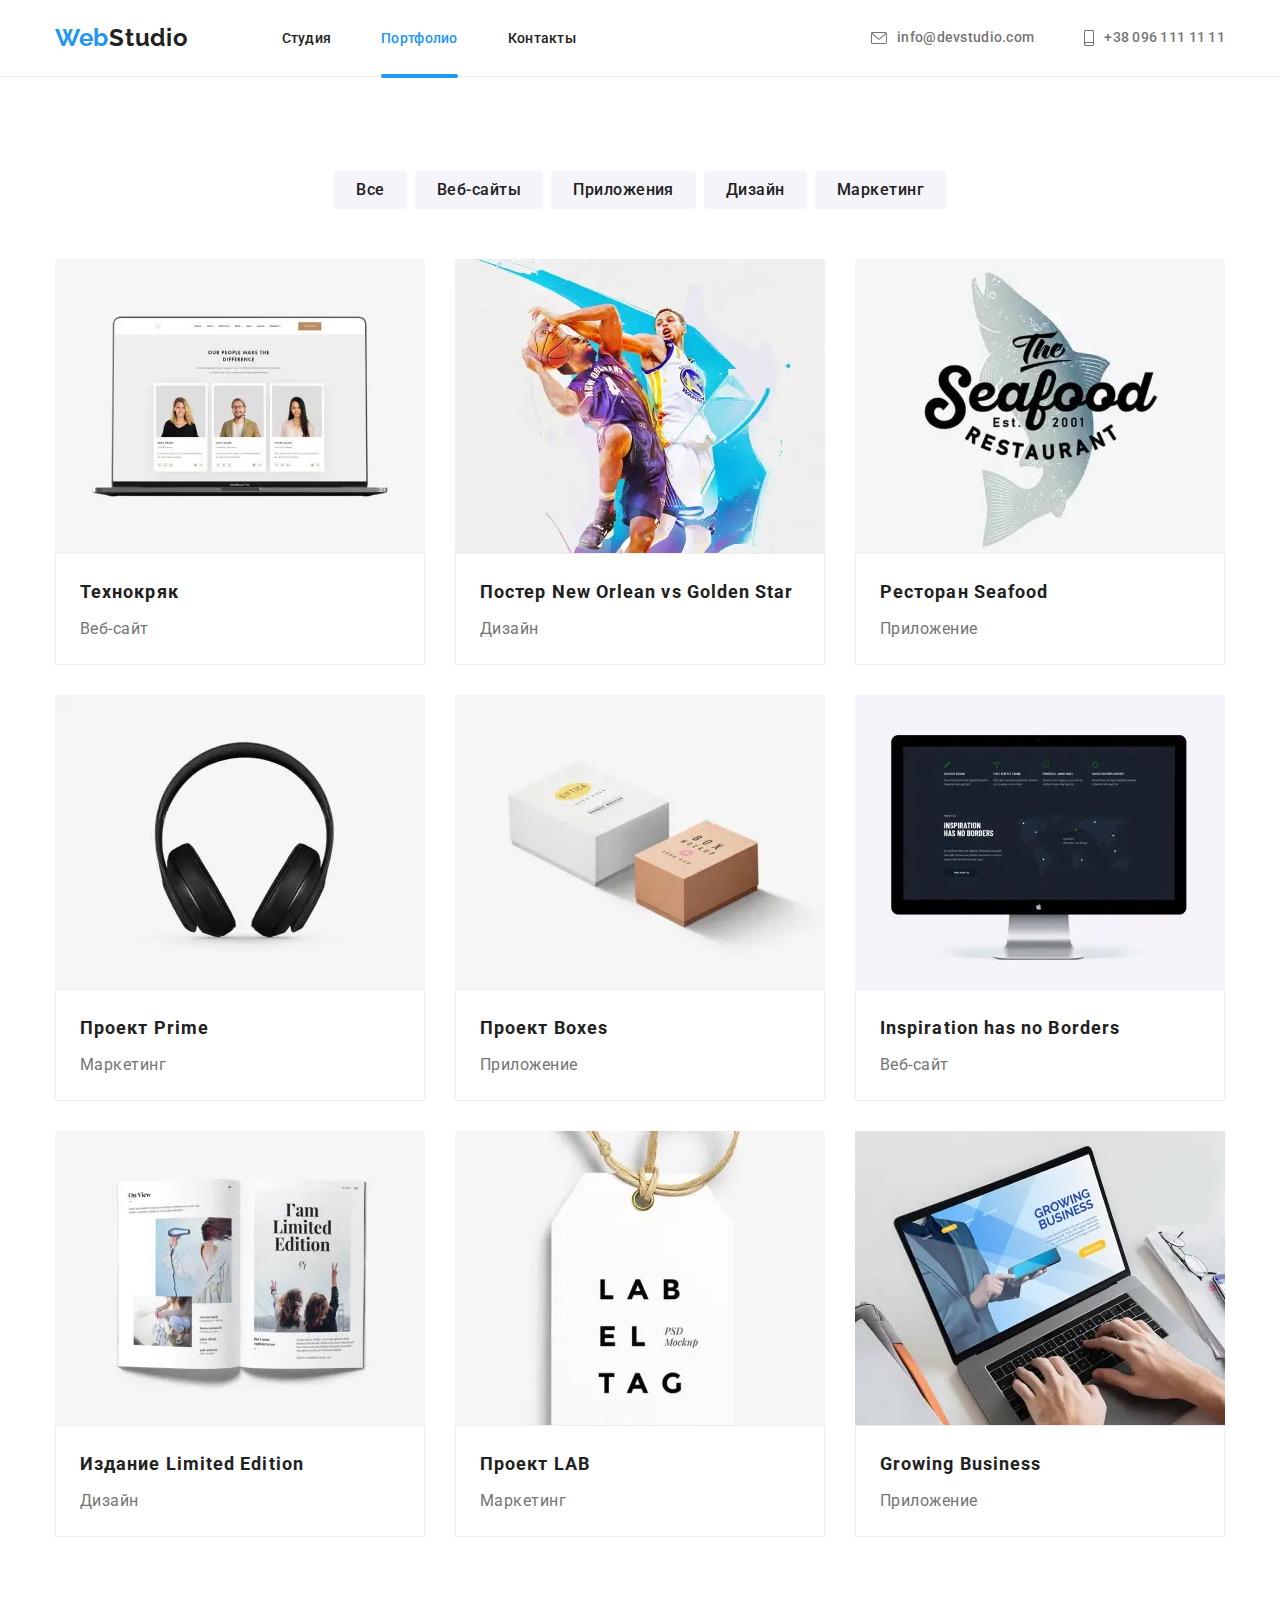
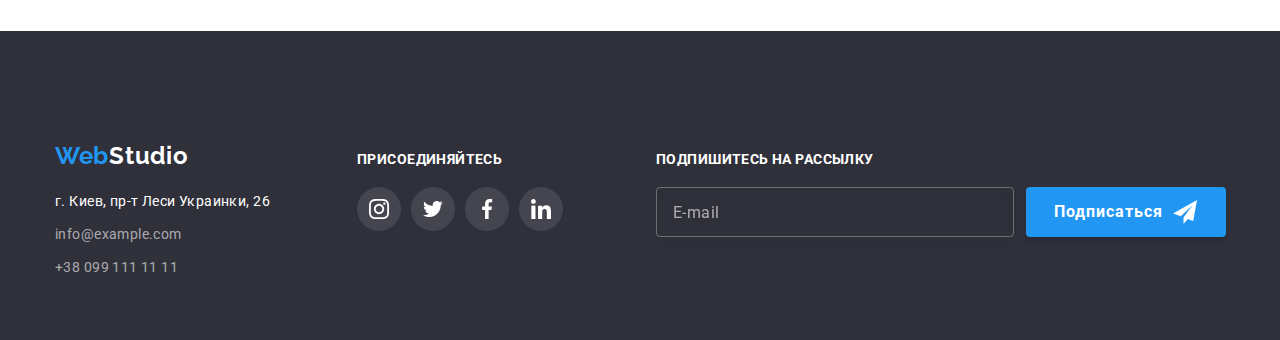
==== commit 6a7b1b3d: "changed portfolio card" ====
--- a/portfolio.html
+++ b/portfolio.html
@@ -498,8 +498,7 @@
     <footer class="footer">
         <div class="container footer-container">
             <div class="footer__address">
-                <a href="./index.html" class="logo">Web
-                    <span class="logo_color_white">Studio</span></a>
+                <a href="./index.html" class="logo">Web<span class="logo__white">Studio</span></a>
                 <address class="address">
                     <ul class="address__list">
                         <li class="address__item">
--- a/css/main.min.css
+++ b/css/main.min.css
@@ -1 +1 @@
-:root{--font-family: "Roboto", sans-serif;--font-family-secondary: "Raleway", sans-serif;--primary-text-color: #757575;--secondary-text-color: #212121;--white-color: #FFF;--transparent-text-color: rgba(255, 255, 255, 0.6);--accent-blue: #2196F3;--accent-dark: #000;--accent-bgc: #2F303A;--secondary-bgc: #F5F4FA;--work-bgc: rgba(47, 48, 58, 0.8);--portfolio-bgc: rgba(33, 150, 243, 0.9);--modal-bgc: rgba(0, 0, 0, 0.2);--icon-bgc: rgba(255, 255, 255, 0.1);--color-icon: #AFB1B8;--transition-dur-and-func: 250ms cubic-bezier(0.4, 0, 0.2, 1)}.visually-hidden{position:absolute;white-space:nowrap;width:1px;height:1px;overflow:hidden;border:0;padding:0;clip:rect(0 0 0 0);clip-path:inset(50%);margin:-1px}h1,h2,h3,h4,p{margin-top:0;margin-bottom:0}a{text-decoration:none;font-family:inherit;color:inherit}ul,ol{list-style:none;margin-top:0;margin-bottom:0;padding-left:0}img{height:auto;max-width:100%;display:block}body{color:var(--primary-text-color);background-color:var(--primary-bgc-color);font-family:var(--font-family);font-size:14px;letter-spacing:.03em}.section{padding-top:60px;padding-bottom:60px}@media screen and (min-width: 1200px){.section{padding-top:94px;padding-bottom:94px}}.container{padding-left:15px;padding-right:15px}@media screen and (min-width: 480px){.container{margin-right:auto;margin-left:auto;width:480px}}@media screen and (min-width: 768px){.container{width:768px}}@media screen and (min-width: 1200px){.container{width:1200px}}.button{font-size:16px;border:none;background-color:rgba(0,0,0,0);color:inherit;cursor:pointer;display:inline-block}@media screen and (max-width: 767px){.mobile-menu-open,.mobile-menu__close-btn{margin-left:auto;padding:0;line-height:0}.mobile-menu-open__icon{fill:var(--secondary-text-color);transition:fill var(--transition-dur-and-func)}.mobile-menu-open:hover .mobile-menu-open__icon,.mobile-menu-open:focus .mobile-menu-open__icon{fill:var(--accent-blue)}.mobile-menu{z-index:1000;position:fixed;width:100%;height:100%;top:0;left:0;background-color:var(--white-color);opacity:0;visibility:hidden;pointer-events:none;transition:opacity var(--transition-dur-and-func),visibility var(--transition-dur-and-func)}.mobile-menu.is-open{opacity:1;visibility:visible;pointer-events:auto}.mobile-menu__container{display:flex;flex-direction:column;justify-content:space-between;height:100%;padding-top:48px;padding-bottom:48px;padding-left:40px;position:relative}.mobile-menu__close-btn{position:absolute;top:10px;right:15px}.mobile-menu__close-icon{fill:var(--secondary-text-color);transition:fill var(--transition-dur-and-func)}.mobile-menu__close-btn:hover .mobile-menu__close-icon,.mobile-menu__close-btn:focus .mobile-menu__close-icon{fill:var(--accent-blue)}.nav-mobile__item:not(:last-child){margin-bottom:32px}.nav-mobile__link{font-size:40px;font-weight:500;line-height:1.175;letter-spacing:.02em;color:var(--secondary-text-color);transition:color var(--transition-dur-and-func)}.nav-mobile__link:hover,.nav-mobile__link:focus{color:var(--accent-blue)}.nav-mobile__link_current{color:var(--accent-blue)}.mobile-menu__contact-list{margin-bottom:64px}.mobile-menu__contact-item:not(:last-child){margin-bottom:32px}.mobile-menu__contact-link{font-size:24px;font-weight:500;line-height:1.1666666667;letter-spacing:.02em;color:var(--primary-text-color)}.mobile-menu__tel{font-size:34px;font-weight:500;line-height:1.1764705882;letter-spacing:.02em;color:var(--accent-blue)}.mobile-menu__social-list{display:flex;flex-wrap:wrap;gap:10px;text-align:center}.mobile-menu__social-link{font-size:18px;font-weight:500;line-height:1.2222222222;letter-spacing:.02em;color:var(--accent-blue);transition:color var(--transition-dur-and-func)}.mobile-menu__social-link:hover,.mobile-menu__social-link:focus{color:#188ce8}.mobile-menu__social-item:not(:last-child):after{content:"";margin-left:10px;border:1px solid rgba(33,33,33,.2);transform:rotate(90deg)}}.hero__btn{transition:background-color var(--transition-dur-and-func);font-weight:700;line-height:1.88;text-align:center;letter-spacing:.06em;color:var(--white-color);background-color:var(--accent-blue);display:flex;align-items:center;padding:10px 32px;margin-left:auto;margin-right:auto;box-shadow:0px 4px 4px rgba(0,0,0,.15);border-radius:4px;min-height:50px;min-width:200px}.hero__btn:hover,.hero__btn:focus{background-color:#188ce8}.secondary-btn{transition:color var(--transition-dur-and-func),background-color var(--transition-dur-and-func),box-shadow var(--transition-dur-and-func);font-weight:500;letter-spacing:.03em;line-height:1.62;text-align:center;color:var(--secondary-text-color);background:var(--secondary-bgc);margin-left:auto;margin-right:auto;padding:6px 22px;border-radius:4px;min-width:73px;min-height:38px}.secondary-btn:hover,.secondary-btn:focus{color:var(--white-color);background-color:var(--accent-blue);box-shadow:0px 3px 1px rgba(0,0,0,.1),0px 1px 2px rgba(0,0,0,.08),0px 2px 2px rgba(0,0,0,.12)}.logo{font-family:var(--font-family-secondary);font-size:24px;font-weight:700;line-height:1.1666666667;letter-spacing:.03em;color:var(--accent-blue)}.section__title{margin-bottom:30px;font-size:36px;font-weight:700;line-height:1.1666666667;letter-spacing:.03em;text-align:center;color:var(--secondary-text-color)}@media screen and (min-width: 768px){.section__title{margin-bottom:50px}}.backdrop{position:fixed;top:0px;left:0px;width:100%;height:100%;background-color:var(--modal-bgc);z-index:100;transition:opacity var(--transition-dur-and-func),visibility var(--transition-dur-and-func)}.backdrop.is-hidden{opacity:0;visibility:hidden;pointer-events:none}.modal{position:absolute;top:50%;left:50%;transform:translate(-50%, -50%);background-color:var(--white-color);box-shadow:0px 1px 3px rgba(0,0,0,.12),0px 1px 1px rgba(0,0,0,.14),0px 2px 1px rgba(0,0,0,.2);border-radius:4px;width:95%;height:609px;background-color:var(--white-color)}.modal__close-btn{position:absolute;top:8px;right:8px;display:flex;justify-content:center;align-items:center;padding:0px;width:30px;height:30px;border-radius:50%;border:1px solid rgba(0,0,0,.1);background-color:rgba(0,0,0,0)}.modal__close-btn-icon{transition:fill var(--transition-dur-and-func);fill:var(--accent-dark)}.modal__close-btn:hover .modal__close-btn-icon,.modal__close-btn:focus .modal__close-btn-icon{fill:var(--accent-blue)}@media screen and (min-width: 480px){.modal{width:450px;height:609px}}@media screen and (min-width: 1200px){.modal{width:528px;height:581px}}.modal-form{display:flex;flex-direction:column;padding:40px}.modal-form__general-desc{margin-bottom:12px;font-size:20px;font-weight:700;line-height:1.15;text-align:center;letter-spacing:.03em;color:var(--secondary-text-color)}.modal-form__label{margin-bottom:10px}.modal-message{margin-bottom:20px}.modal-form__input-desc{display:block;margin-bottom:4px;font-size:12px;font-weight:400;line-height:1.1666666667;letter-spacing:.01em}.modal-form__input-wrapper{position:relative;display:block}.modal-form__input{padding-left:42px;width:100%;height:40px;border:1px solid rgba(33,33,33,.2);border-radius:4px;font-size:14px;font-weight:400;line-height:1.1428571429;letter-spacing:.01em;cursor:pointer;color:var(--secondary-text-color);transition:border-color var(--transition-dur-and-func)}.modal-form__input:focus{outline:none;border-color:var(--accent-blue)}.modal-form__input-icon{position:absolute;top:50%;left:12px;transform:translate(0, -50%);fill:var(--secondary-text-color);transition:fill var(--transition-dur-and-func)}.modal-form__input:focus+.modal-form__input-icon{fill:var(--accent-blue)}.modal-form__message{display:block;resize:none;width:100%;height:120px;padding:12px 16px;border:1px solid rgba(33,33,33,.2);border-radius:4px;font-size:14px;font-weight:400;line-height:1.1428571429;letter-spacing:.01em;color:var(--secondary-text-color);transition:border-color var(--transition-dur-and-func)}.modal-form__message:focus{outline:none;border-color:var(--accent-blue)}.modal-form__message::placeholder{font-size:14px;font-weight:400;line-height:1.1428571429;letter-spacing:.01em;color:rgba(117,117,117,.5)}.modal-form__check-desc{display:flex;width:100%;align-items:center;margin-bottom:30px}.modal-form__check-desc::before{content:"";display:block;width:16px;height:15px;margin-right:5px;border:2px solid var(--secondary-text-color);border-radius:2px;cursor:pointer;transition:background-color var(--transition-dur-and-func),background-image var(--transition-dur-and-func)}.modal-form__check:checked+.modal-form__check-desc::before{background-color:var(--accent-blue);border:rgba(0,0,0,0);background-image:url(../images/svg/yes.svg);background-repeat:no-repeat;background-position:50% 50%}.modal-form__check-desc,.modal-form__check-link{font-size:12px;font-weight:400;line-height:1.1666666667;letter-spacing:.03em}.modal-form__check-link{text-decoration-line:underline;color:var(--accent-blue)}.modal-form__submit{transition:background-color var(--transition-dur-and-func);font-weight:700;line-height:1.88;text-align:center;letter-spacing:.06em;color:var(--white-color);background-color:var(--accent-blue);display:flex;align-items:center;padding:10px 56px;margin-left:auto;margin-right:auto;box-shadow:0px 4px 4px rgba(0,0,0,.15);border-radius:4px;min-height:50px;min-width:200px}.modal-form__submit:hover,.modal-form__submit:focus{background-color:#188ce8}@media screen and (min-width: 1200px){.modal-form__check-desc,.modal-form__check-link{font-size:14px;font-weight:400;line-height:1.7142857143}}.page-header{padding-top:10px;padding-bottom:10px;border-bottom:1px solid #ececec}.page-header__container{position:relative;display:flex;align-items:center}.logo__dark{color:var(--secondary-text-color)}@media screen and (max-width: 767px){.nav__list{display:none}.contact-list{display:none}}@media screen and (min-width: 768px){.mobile-menu{display:none}.mobile-menu-open{display:none}.page-header{padding-top:21px;padding-bottom:21px}.page-header__logo{margin-right:87px}.nav__list{display:flex;align-items:center}.nav__item:not(:last-child){margin-right:50px}.nav__link{transition:color var(--transition-dur-and-func);font-size:14px;font-weight:500;line-height:1.1428571429;letter-spacing:.02em;color:var(--secondary-text-color)}.nav__link_current{position:relative;color:var(--accent-blue)}.nav__link_current::after{position:absolute;left:0;bottom:-32px;content:"";background-color:var(--accent-blue);border-radius:2px;width:100%;height:4px}.contact-list{margin-left:auto}.contact-list__item:not(:last-child){margin-bottom:10px}.icon-envelope{width:14px;height:10px}.icon-smartphone{width:10px;height:14px}.contact-list__icon{margin-right:8px;fill:currentColor}.contact-list__link{transition:color var(--transition-dur-and-func);display:flex;align-items:center;font-size:12px;font-weight:500;line-height:1.1666666667;letter-spacing:.02em}.nav__link:hover,.nav__link:focus,.contact-list__link:hover,.contact-list__link:focus{color:var(--accent-blue)}}@media screen and (min-width: 1200px){.page-header{padding-top:24px;padding-bottom:24px}.page-header__logo{margin-right:93px}.contact-list__link{font-size:14px;font-weight:500;line-height:1.1428571429;line-height:1.14}.icon-envelope{width:16px;height:12px}.icon-smartphone{width:10px;height:16px}.contact-list{display:flex;align-items:center}.contact-list__item:not(:last-child){margin-right:50px;margin-bottom:0}.contact-list__icon{margin-right:10px}}.hero{background-image:linear-gradient(rgba(47, 48, 58, 0.4), rgba(47, 48, 58, 0.4)),url("../images/hero/mobile-background.jpg");background-size:cover;background-repeat:no-repeat;background-position:50% 50%;margin-left:auto;margin-right:auto;max-width:480px;background-color:var(--accent-bgc);padding-top:118px;padding-bottom:118px}.hero__title{font-size:26px;font-weight:900;line-height:1.6153846154;text-align:center;letter-spacing:.06em;text-transform:uppercase;color:var(--white-color);max-width:362px;margin-left:auto;margin-right:auto;margin-bottom:30px}@media screen and (min-device-pixel-ratio: 2)and (max-width: 767px),screen and (min-resolution: 192dpi)and (max-width: 767px),screen and (min-resolution: 2dppx)and (max-width: 767px){.hero{background-image:linear-gradient(rgba(47, 48, 58, 0.4), rgba(47, 48, 58, 0.4)),url(../images/hero/mobile-background@2x.jpg)}}@media screen and (min-width: 768px){.hero{background-image:linear-gradient(rgba(47, 48, 58, 0.4), rgba(47, 48, 58, 0.4)),url(../images/hero/tablet-background.jpg);max-width:768px}}@media screen and (min-device-pixel-ratio: 2)and (min-width: 768px),screen and (min-resolution: 192dpi)and (min-width: 768px),screen and (min-resolution: 2dppx)and (min-width: 768px){.hero{background-image:linear-gradient(rgba(47, 48, 58, 0.4), rgba(47, 48, 58, 0.4)),url(../images/hero/tablet-background@2x.jpg)}}@media screen and (min-width: 1200px){.hero{background-image:linear-gradient(rgba(47, 48, 58, 0.4), rgba(47, 48, 58, 0.4)),url(../images/hero/desktop-background.jpg);max-width:1600px;padding-top:200px;padding-bottom:200px}.hero__title{font-size:44px;font-weight:900;line-height:1.3636363636;max-width:696px}}@media screen and (min-device-pixel-ratio: 2)and (min-width: 1200px),screen and (min-resolution: 192dpi)and (min-width: 1200px),screen and (min-resolution: 2dppx)and (min-width: 1200px){.hero{background-image:linear-gradient(rgba(47, 48, 58, 0.4), rgba(47, 48, 58, 0.4)),url(../images/hero/desktop-background@2x.jpg)}}.feature-section__item:not(:last-child){margin-bottom:30px}.feature-section__box{display:flex;justify-content:center;align-items:center;height:120px;background-color:var(--secondary-bgc);border-radius:4px;margin-bottom:30px}.feature-section__title{font-size:14px;font-weight:700;line-height:1.1428571429;text-transform:uppercase;text-align:center;color:var(--secondary-text-color);margin-bottom:10px}.feature-section__text{font-size:14px;font-weight:400;line-height:1.7142857143;letter-spacing:.03em}@media screen and (min-width: 768px){.feature-section__list{display:flex;flex-wrap:wrap;gap:30px}.feature-section__item{flex-basis:calc((100% - 30px)/2)}.feature-section__item:not(:last-child){margin-bottom:0}.feature-section__title{text-align:left}}@media screen and (min-width: 1200px){.feature-section__item{flex-basis:calc((100% - 90px)/4)}}@media screen and (max-width: 1199px){.section_no-padding-top{display:none}}@media screen and (min-width: 1200px){.section_no-padding-top{padding-top:0px}.works__list{display:flex;column-gap:30px}.works__item{position:relative;flex-basis:calc((100% - 60px)/3)}.works__title{display:flex;justify-content:center;align-items:center;position:absolute;bottom:0px;left:0px;width:100%;height:70px;overflow:auto;font-size:14px;font-weight:700;line-height:1.1428571429;text-transform:uppercase;color:var(--white-color);background-color:var(--work-bgc)}}.team_other-bgc{background-color:var(--secondary-bgc)}.team__item{background:var(--white-color);box-shadow:0px 1px 3px rgba(0,0,0,.12),0px 1px 1px rgba(0,0,0,.14),0px 2px 1px rgba(0,0,0,.2);border-radius:0px 0px 4px 4px}.team__item:not(:last-child){margin-bottom:30px}.team-img{width:450px;height:460px}.team__description{padding-top:30px;padding-bottom:24px}.team__title{font-size:16px;font-weight:500;line-height:1.1875;letter-spacing:.03em;text-align:center;color:var(--secondary-text-color);margin-bottom:10px}.team__text{margin-bottom:16px;font-size:16px;font-weight:400;line-height:1.1875;letter-spacing:.03em;text-align:center}.social-list{display:flex;justify-content:center;gap:10px}.social-list__link{transition:background-color var(--transition-dur-and-func);display:flex;justify-content:center;align-items:center;width:44px;height:44px;border-radius:50%}.social-list__link{background-color:var(--white-color)}.social-list__link:hover,.social-list__link:focus{background-color:var(--accent-blue)}.social-list__icon{transition:fill var(--transition-dur-and-func);fill:var(--color-icon)}.social-list__link:hover .social-list__icon,.social-list__link:focus .social-list__icon{fill:var(--white-color)}@media screen and (min-width: 768px){.team__list{display:flex;flex-wrap:wrap;gap:30px}.team-img{width:354px;height:374px}.team__item{flex-basis:calc((100% - 30px)/2)}.team__item:not(:last-child){margin-bottom:0}}@media screen and (min-width: 1200px){.team__item{flex-basis:calc((100% - 90px)/4)}.team-img{width:270px;height:260px}.team__description{padding-top:30px;padding-bottom:30px}}.client__list{display:flex;justify-content:center;flex-wrap:wrap;gap:30px}.client__link{transition:border var(--transition-dur-and-func);display:flex;justify-content:center;align-items:center;width:210px;height:92px;border:1px solid var(--color-icon);border-radius:4px;background-color:var(--white-color)}.client__link:hover,.client__link:focus{border:1px solid var(--accent-blue)}.client__icon{transition:fill var(--transition-dur-and-func);fill:var(--color-icon)}.client__link:hover .client__icon,.client__link:focus .client__icon{fill:var(--accent-blue)}@media screen and (min-width: 768px){.client__link{width:226px}}@media screen and (min-width: 1200px){.client__link{width:170px}}.filter-list{display:flex;flex-wrap:wrap;margin-bottom:40px;row-gap:15px}.filter-list__item:not(:last-child){margin-right:8px}.portfolio__list{display:flex;justify-content:center;flex-wrap:wrap}.portfolio__item:not(:last-child){margin-bottom:30px}.portfolio__link{display:block;transition:box-shadow var(--transition-dur-and-func)}.portfolio__link:hover,.portfolio__link:focus{box-shadow:0px 1px 1px rgba(0,0,0,.12),0px 4px 4px rgba(0,0,0,.06),1px 4px 6px rgba(0,0,0,.16)}.portfolio__box-overlay{position:relative;overflow:hidden}.portfolio__overlay{position:absolute;top:0px;left:0px;width:100%;height:100%;padding-left:24px;padding-right:24px;padding-top:77px;transform:translate(0, 100%);transition:transform var(--transition-dur-and-func);font-size:18px;letter-spacing:.03em;line-height:1.56;color:var(--white-color);background-color:var(--portfolio-bgc)}.portfolio__link:hover .portfolio__overlay,.portfolio__link:focus .portfolio__overlay{transform:translate(0, 0)}.portfolio__description{background:#fff;border:1px solid #eee;padding:20px 24px}.portfolio__title{font-size:18px;font-weight:700;line-height:2;letter-spacing:.06em;color:var(--secondary-text-color);margin-bottom:4px}.portfolio__text{font-size:16px;letter-spacing:.03em;line-height:1.88}@media screen and (min-width: 768px){.filter-list{row-gap:0;justify-content:center;margin-bottom:30px}.portfolio__overlay{padding-top:49px;width:370px}.portfolio__list{justify-content:flex-start;row-gap:30px;column-gap:30px}.portfolio__item{flex-basis:calc((100% - 30px)/2)}.portfolio__item:not(:last-child){margin-bottom:0}}@media screen and (min-width: 1200px){.filter-list{margin-bottom:50px}.portfolio__item{flex-grow:calc((100% - 60px)/3)}.portfolio__overlay{padding-top:63px}}.footer{background-color:var(--accent-bgc);padding-top:60px;padding-bottom:60px}.footer__address{text-align:center;margin-bottom:60px}.logo__white{color:var(--white-color)}.address{font-style:normal;margin-top:20px}.address__item:not(:last-child){margin-bottom:8px}.address__map{transition:color var(--transition-dur-and-func);line-height:1.71;color:var(--white-color)}.address__link:hover,.address__link:focus,.address__map:hover,.address__map:focus{color:var(--accent-blue)}.address__link{transition:color var(--transition-dur-and-func);line-height:1.71;color:var(--transparent-text-color)}.subscribe-social{margin-bottom:60px}.subscribe-social__title{text-align:center;margin-bottom:20px;font-size:14px;font-weight:700;line-height:1.1428571429;text-transform:uppercase;color:var(--white-color)}.subscribe-social__link{background-color:var(--icon-bgc)}.subscribe-social__link:hover,.subscribe-social__link:focus{background-color:var(--accent-blue)}.subscribe-social__icon{fill:var(--white-color)}.footer-form{text-align:center}.footer-form__desc{margin-bottom:20px;font-size:14px;font-weight:700;line-height:1.1428571429;letter-spacing:.03em;text-transform:uppercase;color:var(--white-color)}.footer-form__input{margin-bottom:20px;padding-left:16px;margin-right:12px;background-color:rgba(0,0,0,0);width:100%;height:50px;border:1px solid rgba(255,255,255,.3);filter:drop-shadow(0px 4px 4px rgba(0, 0, 0, 0.15));border-radius:4px;outline:none;font-size:16px;font-weight:400;line-height:1.25;letter-spacing:.03em}.footer-form__input::placeholder{font-size:16px;font-weight:400;line-height:1.25;letter-spacing:.03em;color:rgba(255,255,255,.6)}.footer-form__input:focus{color:var(--white-color)}.footer-form__btn-submit{padding:10px 28px}.footer-form__icon{margin-left:10px;fill:var(--white-color)}.footer-form__btn-submit{transition:background-color var(--transition-dur-and-func);font-weight:700;line-height:1.88;text-align:center;letter-spacing:.06em;color:var(--white-color);background-color:var(--accent-blue);display:flex;align-items:center;padding:10px 28px;margin-left:auto;margin-right:auto;box-shadow:0px 4px 4px rgba(0,0,0,.15);border-radius:4px;min-height:50px;min-width:200px}.footer-form__btn-submit:hover,.footer-form__btn-submit:focus{background-color:#188ce8}@media screen and (min-width: 768px){.footer-container{display:flex;align-items:baseline;justify-content:center;flex-wrap:wrap}.footer__address{margin-right:165px;min-width:232px}.footer-form{min-width:450px}}@media screen and (min-width: 1200px){.footer-container{display:flex;align-items:baseline;justify-content:flex-start;flex-wrap:nowrap}.address__item:not(:last-child){margin-bottom:9px}.subscribe-social{margin-bottom:0;margin-left:70px}.subscribe-social__title{text-align:start}.footer__address{text-align:start}.footer-form{margin-left:93px;min-width:570px}.footer-form__wrapper{display:flex}.footer-form__input{margin-bottom:0}.footer-form__desc{text-align:left}.footer__address{margin-right:0;margin-bottom:0;flex-grow:1}}/*# sourceMappingURL=main.min.css.map */+:root{--font-family: "Roboto", sans-serif;--font-family-secondary: "Raleway", sans-serif;--primary-text-color: #757575;--secondary-text-color: #212121;--white-color: #FFF;--transparent-text-color: rgba(255, 255, 255, 0.6);--accent-blue: #2196F3;--accent-dark: #000;--accent-bgc: #2F303A;--secondary-bgc: #F5F4FA;--work-bgc: rgba(47, 48, 58, 0.8);--portfolio-bgc: rgba(33, 150, 243, 0.9);--modal-bgc: rgba(0, 0, 0, 0.2);--icon-bgc: rgba(255, 255, 255, 0.1);--color-icon: #AFB1B8;--transition-dur-and-func: 250ms cubic-bezier(0.4, 0, 0.2, 1)}.visually-hidden{position:absolute;white-space:nowrap;width:1px;height:1px;overflow:hidden;border:0;padding:0;clip:rect(0 0 0 0);clip-path:inset(50%);margin:-1px}h1,h2,h3,h4,p{margin-top:0;margin-bottom:0}a{text-decoration:none;font-family:inherit;color:inherit}ul,ol{list-style:none;margin-top:0;margin-bottom:0;padding-left:0}img{height:auto;max-width:100%;display:block}body{color:var(--primary-text-color);background-color:var(--primary-bgc-color);font-family:var(--font-family);font-size:14px;letter-spacing:.03em}.section{padding-top:60px;padding-bottom:60px}@media screen and (min-width: 1200px){.section{padding-top:94px;padding-bottom:94px}}.container{padding-left:15px;padding-right:15px}@media screen and (min-width: 480px){.container{margin-right:auto;margin-left:auto;width:480px}}@media screen and (min-width: 768px){.container{width:768px}}@media screen and (min-width: 1200px){.container{width:1200px}}.button{font-size:16px;border:none;background-color:rgba(0,0,0,0);color:inherit;cursor:pointer;display:inline-block}@media screen and (max-width: 767px){.mobile-menu-open,.mobile-menu__close-btn{margin-left:auto;padding:0;line-height:0}.mobile-menu-open__icon{fill:var(--secondary-text-color);transition:fill var(--transition-dur-and-func)}.mobile-menu-open:hover .mobile-menu-open__icon,.mobile-menu-open:focus .mobile-menu-open__icon{fill:var(--accent-blue)}.mobile-menu{z-index:1000;position:fixed;width:100%;height:100%;top:0;left:0;background-color:var(--white-color);opacity:0;visibility:hidden;pointer-events:none;transition:opacity var(--transition-dur-and-func),visibility var(--transition-dur-and-func)}.mobile-menu.is-open{opacity:1;visibility:visible;pointer-events:auto}.mobile-menu__container{display:flex;flex-direction:column;justify-content:space-between;height:100%;padding-top:48px;padding-bottom:48px;padding-left:40px;position:relative}.mobile-menu__close-btn{position:absolute;top:10px;right:15px}.mobile-menu__close-icon{fill:var(--secondary-text-color);transition:fill var(--transition-dur-and-func)}.mobile-menu__close-btn:hover .mobile-menu__close-icon,.mobile-menu__close-btn:focus .mobile-menu__close-icon{fill:var(--accent-blue)}.nav-mobile__item:not(:last-child){margin-bottom:32px}.nav-mobile__link{font-size:40px;font-weight:500;line-height:1.175;letter-spacing:.02em;color:var(--secondary-text-color);transition:color var(--transition-dur-and-func)}.nav-mobile__link:hover,.nav-mobile__link:focus{color:var(--accent-blue)}.nav-mobile__link_current{color:var(--accent-blue)}.mobile-menu__contact-list{margin-bottom:64px}.mobile-menu__contact-item:not(:last-child){margin-bottom:32px}.mobile-menu__contact-link{font-size:24px;font-weight:500;line-height:1.1666666667;letter-spacing:.02em;color:var(--primary-text-color)}.mobile-menu__tel{font-size:34px;font-weight:500;line-height:1.1764705882;letter-spacing:.02em;color:var(--accent-blue)}.mobile-menu__social-list{display:flex;flex-wrap:wrap;gap:10px;text-align:center}.mobile-menu__social-link{font-size:18px;font-weight:500;line-height:1.2222222222;letter-spacing:.02em;color:var(--accent-blue);transition:color var(--transition-dur-and-func)}.mobile-menu__social-link:hover,.mobile-menu__social-link:focus{color:#188ce8}.mobile-menu__social-item:not(:last-child):after{content:"";margin-left:10px;border:1px solid rgba(33,33,33,.2);transform:rotate(90deg)}}.hero__btn{transition:background-color var(--transition-dur-and-func);font-weight:700;line-height:1.88;text-align:center;letter-spacing:.06em;color:var(--white-color);background-color:var(--accent-blue);display:flex;align-items:center;padding:10px 32px;margin-left:auto;margin-right:auto;box-shadow:0px 4px 4px rgba(0,0,0,.15);border-radius:4px;min-height:50px;min-width:200px}.hero__btn:hover,.hero__btn:focus{background-color:#188ce8}.secondary-btn{transition:color var(--transition-dur-and-func),background-color var(--transition-dur-and-func),box-shadow var(--transition-dur-and-func);font-weight:500;letter-spacing:.03em;line-height:1.62;text-align:center;color:var(--secondary-text-color);background:var(--secondary-bgc);margin-left:auto;margin-right:auto;padding:6px 22px;border-radius:4px;min-width:73px;min-height:38px}.secondary-btn:hover,.secondary-btn:focus{color:var(--white-color);background-color:var(--accent-blue);box-shadow:0px 3px 1px rgba(0,0,0,.1),0px 1px 2px rgba(0,0,0,.08),0px 2px 2px rgba(0,0,0,.12)}.logo{font-family:var(--font-family-secondary);font-size:24px;font-weight:700;line-height:1.1666666667;letter-spacing:.03em;color:var(--accent-blue)}.section__title{margin-bottom:30px;font-size:28px;font-weight:700;line-height:1.1785714286;letter-spacing:.03em;text-align:center;color:var(--secondary-text-color)}@media screen and (min-width: 1200px){.section__title{margin-bottom:50px;letter-spacing:.03em;font-size:36px;font-weight:700;line-height:1.1666666667}}.backdrop{position:fixed;top:0px;left:0px;width:100%;height:100%;background-color:var(--modal-bgc);z-index:100;transition:opacity var(--transition-dur-and-func),visibility var(--transition-dur-and-func)}.backdrop.is-hidden{opacity:0;visibility:hidden;pointer-events:none}.modal{position:absolute;top:50%;left:50%;transform:translate(-50%, -50%);background-color:var(--white-color);box-shadow:0px 1px 3px rgba(0,0,0,.12),0px 1px 1px rgba(0,0,0,.14),0px 2px 1px rgba(0,0,0,.2);border-radius:4px;width:95%;height:609px;background-color:var(--white-color)}.modal__close-btn{position:absolute;top:8px;right:8px;display:flex;justify-content:center;align-items:center;padding:0px;width:30px;height:30px;border-radius:50%;border:1px solid rgba(0,0,0,.1);background-color:rgba(0,0,0,0)}.modal__close-btn-icon{transition:fill var(--transition-dur-and-func);fill:var(--accent-dark)}.modal__close-btn:hover .modal__close-btn-icon,.modal__close-btn:focus .modal__close-btn-icon{fill:var(--accent-blue)}@media screen and (min-width: 480px){.modal{width:450px;height:609px}}@media screen and (min-width: 1200px){.modal{width:528px;height:581px}}.modal-form{display:flex;flex-direction:column;padding:40px}.modal-form__general-desc{margin-bottom:12px;font-size:20px;font-weight:700;line-height:1.15;text-align:center;letter-spacing:.03em;color:var(--secondary-text-color)}.modal-form__label{margin-bottom:10px}.modal-message{margin-bottom:20px}.modal-form__input-desc{display:block;margin-bottom:4px;font-size:12px;font-weight:400;line-height:1.1666666667;letter-spacing:.01em}.modal-form__input-wrapper{position:relative;display:block}.modal-form__input{padding-left:42px;width:100%;height:40px;border:1px solid rgba(33,33,33,.2);border-radius:4px;font-size:14px;font-weight:400;line-height:1.1428571429;letter-spacing:.01em;cursor:pointer;color:var(--secondary-text-color);transition:border-color var(--transition-dur-and-func)}.modal-form__input:focus{outline:none;border-color:var(--accent-blue)}.modal-form__input-icon{position:absolute;top:50%;left:12px;transform:translate(0, -50%);fill:var(--secondary-text-color);transition:fill var(--transition-dur-and-func)}.modal-form__input:focus+.modal-form__input-icon{fill:var(--accent-blue)}.modal-form__message{display:block;resize:none;width:100%;height:120px;padding:12px 16px;border:1px solid rgba(33,33,33,.2);border-radius:4px;font-size:14px;font-weight:400;line-height:1.1428571429;letter-spacing:.01em;color:var(--secondary-text-color);transition:border-color var(--transition-dur-and-func)}.modal-form__message:focus{outline:none;border-color:var(--accent-blue)}.modal-form__message::placeholder{font-size:14px;font-weight:400;line-height:1.1428571429;letter-spacing:.01em;color:rgba(117,117,117,.5)}.modal-form__check-desc{display:flex;width:100%;align-items:center;margin-bottom:30px}.modal-form__check-desc::before{content:"";display:block;width:16px;height:15px;margin-right:5px;border:2px solid var(--secondary-text-color);border-radius:2px;cursor:pointer;transition:background-color var(--transition-dur-and-func),background-image var(--transition-dur-and-func)}.modal-form__check:checked+.modal-form__check-desc::before{background-color:var(--accent-blue);border:rgba(0,0,0,0);background-image:url(../images/svg/yes.svg);background-repeat:no-repeat;background-position:50% 50%}.modal-form__check-desc,.modal-form__check-link{font-size:12px;font-weight:400;line-height:1.1666666667;letter-spacing:.03em}.modal-form__check-link{text-decoration-line:underline;color:var(--accent-blue)}.modal-form__submit{transition:background-color var(--transition-dur-and-func);font-weight:700;line-height:1.88;text-align:center;letter-spacing:.06em;color:var(--white-color);background-color:var(--accent-blue);display:flex;align-items:center;padding:10px 56px;margin-left:auto;margin-right:auto;box-shadow:0px 4px 4px rgba(0,0,0,.15);border-radius:4px;min-height:50px;min-width:200px}.modal-form__submit:hover,.modal-form__submit:focus{background-color:#188ce8}@media screen and (min-width: 1200px){.modal-form__check-desc,.modal-form__check-link{font-size:14px;font-weight:400;line-height:1.7142857143}}.page-header{padding-top:10px;padding-bottom:10px;border-bottom:1px solid #ececec}.page-header__container{position:relative;display:flex;align-items:center}.logo__dark{color:var(--secondary-text-color)}@media screen and (max-width: 767px){.nav__list{display:none}.contact-list{display:none}}@media screen and (min-width: 768px){.mobile-menu{display:none}.mobile-menu-open{display:none}.page-header{padding-top:21px;padding-bottom:21px}.page-header__logo{margin-right:87px}.nav__list{display:flex;align-items:center}.nav__item:not(:last-child){margin-right:50px}.nav__link{transition:color var(--transition-dur-and-func);font-size:14px;font-weight:500;line-height:1.1428571429;letter-spacing:.02em;color:var(--secondary-text-color)}.nav__link_current{position:relative;color:var(--accent-blue)}.nav__link_current::after{position:absolute;left:0;bottom:-32px;content:"";background-color:var(--accent-blue);border-radius:2px;width:100%;height:4px}.contact-list{margin-left:auto}.contact-list__item:not(:last-child){margin-bottom:10px}.icon-envelope{width:14px;height:10px}.icon-smartphone{width:10px;height:14px}.contact-list__icon{margin-right:8px;fill:currentColor}.contact-list__link{transition:color var(--transition-dur-and-func);display:flex;align-items:center;font-size:12px;font-weight:500;line-height:1.1666666667;letter-spacing:.02em}.nav__link:hover,.nav__link:focus,.contact-list__link:hover,.contact-list__link:focus{color:var(--accent-blue)}}@media screen and (min-width: 1200px){.page-header{padding-top:24px;padding-bottom:24px}.page-header__logo{margin-right:93px}.contact-list__link{font-size:14px;font-weight:500;line-height:1.1428571429;line-height:1.14}.icon-envelope{width:16px;height:12px}.icon-smartphone{width:10px;height:16px}.contact-list{display:flex;align-items:center}.contact-list__item:not(:last-child){margin-right:50px;margin-bottom:0}.contact-list__icon{margin-right:10px}}.hero{background-image:linear-gradient(rgba(47, 48, 58, 0.4), rgba(47, 48, 58, 0.4)),url("../images/hero/mobile-background.jpg");background-size:cover;background-repeat:no-repeat;background-position:50% 50%;margin-left:auto;margin-right:auto;background-color:var(--accent-bgc);padding-top:118px;padding-bottom:118px}.hero__title{font-size:26px;font-weight:900;line-height:1.6153846154;text-align:center;letter-spacing:.06em;text-transform:uppercase;color:var(--white-color);max-width:362px;margin-left:auto;margin-right:auto;margin-bottom:30px}@media screen and (min-device-pixel-ratio: 2)and (max-width: 767px),screen and (min-resolution: 192dpi)and (max-width: 767px),screen and (min-resolution: 2dppx)and (max-width: 767px){.hero{background-image:linear-gradient(rgba(47, 48, 58, 0.4), rgba(47, 48, 58, 0.4)),url(../images/hero/mobile-background@2x.jpg)}}@media screen and (min-width: 768px){.hero{background-image:linear-gradient(rgba(47, 48, 58, 0.4), rgba(47, 48, 58, 0.4)),url(../images/hero/tablet-background.jpg)}}@media screen and (min-device-pixel-ratio: 2)and (min-width: 768px),screen and (min-resolution: 192dpi)and (min-width: 768px),screen and (min-resolution: 2dppx)and (min-width: 768px){.hero{background-image:linear-gradient(rgba(47, 48, 58, 0.4), rgba(47, 48, 58, 0.4)),url(../images/hero/tablet-background@2x.jpg)}}@media screen and (min-width: 1200px){.hero{background-image:linear-gradient(rgba(47, 48, 58, 0.4), rgba(47, 48, 58, 0.4)),url(../images/hero/desktop-background.jpg);max-width:1600px;padding-top:200px;padding-bottom:200px}.hero__title{font-size:44px;font-weight:900;line-height:1.3636363636;max-width:696px}}@media screen and (min-device-pixel-ratio: 2)and (min-width: 1200px),screen and (min-resolution: 192dpi)and (min-width: 1200px),screen and (min-resolution: 2dppx)and (min-width: 1200px){.hero{background-image:linear-gradient(rgba(47, 48, 58, 0.4), rgba(47, 48, 58, 0.4)),url(../images/hero/desktop-background@2x.jpg)}}.feature-section__item:not(:last-child){margin-bottom:30px}.feature-section__box{display:flex;justify-content:center;align-items:center;height:120px;background-color:var(--secondary-bgc);border-radius:4px;margin-bottom:30px}.feature-section__title{font-size:14px;font-weight:700;line-height:1.1428571429;text-transform:uppercase;text-align:center;color:var(--secondary-text-color);margin-bottom:10px}.feature-section__text{font-size:14px;font-weight:400;line-height:1.7142857143;letter-spacing:.03em}@media screen and (min-width: 768px){.feature-section__list{display:flex;flex-wrap:wrap;gap:30px}.feature-section__item{flex-basis:calc((100% - 30px)/2)}.feature-section__item:not(:last-child){margin-bottom:0}.feature-section__title{text-align:left}}@media screen and (min-width: 1200px){.feature-section__item{flex-basis:calc((100% - 90px)/4)}}@media screen and (max-width: 1199px){.section_no-padding-top{display:none}}@media screen and (min-width: 1200px){.section_no-padding-top{padding-top:0px}.works__list{display:flex;column-gap:30px}.works__item{position:relative;flex-basis:calc((100% - 60px)/3)}.works__title{display:flex;justify-content:center;align-items:center;position:absolute;bottom:0px;left:0px;width:100%;height:70px;overflow:auto;font-size:14px;font-weight:700;line-height:1.1428571429;text-transform:uppercase;color:var(--white-color);background-color:var(--work-bgc)}}.team_other-bgc{background-color:var(--secondary-bgc)}.team__item{background:var(--white-color);box-shadow:0px 1px 3px rgba(0,0,0,.12),0px 1px 1px rgba(0,0,0,.14),0px 2px 1px rgba(0,0,0,.2);border-radius:0px 0px 4px 4px}.team__item:not(:last-child){margin-bottom:30px}.team-img{width:450px;height:460px}.team__description{padding-top:30px;padding-bottom:24px}.team__title{font-size:16px;font-weight:500;line-height:1.1875;letter-spacing:.03em;text-align:center;color:var(--secondary-text-color);margin-bottom:10px}.team__text{margin-bottom:16px;font-size:16px;font-weight:400;line-height:1.1875;letter-spacing:.03em;text-align:center}.social-list{display:flex;justify-content:center;gap:10px}.social-list__link{transition:background-color var(--transition-dur-and-func);display:flex;justify-content:center;align-items:center;width:44px;height:44px;border-radius:50%}.social-list__link{background-color:var(--white-color)}.social-list__link:hover,.social-list__link:focus{background-color:var(--accent-blue)}.social-list__icon{transition:fill var(--transition-dur-and-func);fill:var(--color-icon)}.social-list__link:hover .social-list__icon,.social-list__link:focus .social-list__icon{fill:var(--white-color)}@media screen and (min-width: 768px){.team__list{display:flex;flex-wrap:wrap;gap:30px}.team-img{width:354px;height:374px}.team__item{flex-basis:calc((100% - 30px)/2)}.team__item:not(:last-child){margin-bottom:0}}@media screen and (min-width: 1200px){.team__item{flex-basis:calc((100% - 90px)/4)}.team-img{width:270px;height:260px}.team__description{padding-top:30px;padding-bottom:30px}}.client__list{display:flex;justify-content:center;flex-wrap:wrap;gap:30px}.client__link{transition:border var(--transition-dur-and-func);display:flex;justify-content:center;align-items:center;width:210px;height:92px;border:1px solid var(--color-icon);border-radius:4px;background-color:var(--white-color)}.client__link:hover,.client__link:focus{border:1px solid var(--accent-blue)}.client__icon{transition:fill var(--transition-dur-and-func);fill:var(--color-icon)}.client__link:hover .client__icon,.client__link:focus .client__icon{fill:var(--accent-blue)}@media screen and (min-width: 768px){.client__link{width:226px}}@media screen and (min-width: 1200px){.client__link{width:170px}}.filter-list{display:flex;flex-wrap:wrap;margin-bottom:40px;row-gap:15px}.filter-list__item:not(:last-child){margin-right:8px}.portfolio__list{display:flex;justify-content:center;flex-wrap:wrap}.portfolio__item:not(:last-child){margin-bottom:30px}.portfolio__link{display:flex;flex-direction:column;height:100%;transition:box-shadow var(--transition-dur-and-func)}.portfolio__link:hover,.portfolio__link:focus{box-shadow:0px 1px 1px rgba(0,0,0,.12),0px 4px 4px rgba(0,0,0,.06),1px 4px 6px rgba(0,0,0,.16)}.portfolio__box-overlay{position:relative;overflow:hidden}.portfolio__overlay{position:absolute;top:0px;left:0px;width:100%;height:100%;padding-left:24px;padding-right:24px;padding-top:77px;transform:translate(0, 100%);transition:transform var(--transition-dur-and-func);font-size:18px;letter-spacing:.03em;line-height:1.56;color:var(--white-color);background-color:var(--portfolio-bgc)}.portfolio__link:hover .portfolio__overlay,.portfolio__link:focus .portfolio__overlay{transform:translate(0, 0)}.portfolio__description{flex-grow:1;background:#fff;border:1px solid #eee;padding:20px 24px}.portfolio__title{font-size:18px;font-weight:700;line-height:2;letter-spacing:.06em;color:var(--secondary-text-color);margin-bottom:4px}.portfolio__text{font-size:16px;letter-spacing:.03em;line-height:1.88}@media screen and (min-width: 768px){.filter-list{row-gap:0;justify-content:center;margin-bottom:30px}.portfolio__overlay{padding-top:49px;width:370px}.portfolio__list{justify-content:flex-start;row-gap:30px;column-gap:30px}.portfolio__item{flex-basis:calc((100% - 30px)/2)}.portfolio__item:not(:last-child){margin-bottom:0}}@media screen and (min-width: 1200px){.filter-list{margin-bottom:50px}.portfolio__item{flex-basis:calc((100% - 60px)/3)}.portfolio__overlay{padding-top:63px}}.footer{background-color:var(--accent-bgc);padding-top:60px;padding-bottom:60px}.footer__address{text-align:center;margin-bottom:60px}.logo__white{color:var(--white-color)}.address{font-style:normal;margin-top:20px}.address__item:not(:last-child){margin-bottom:8px}.address__map{transition:color var(--transition-dur-and-func);line-height:1.71;color:var(--white-color)}.address__link:hover,.address__link:focus,.address__map:hover,.address__map:focus{color:var(--accent-blue)}.address__link{transition:color var(--transition-dur-and-func);line-height:1.71;color:var(--transparent-text-color)}.subscribe-social{margin-bottom:60px}.subscribe-social__title{text-align:center;margin-bottom:20px;font-size:14px;font-weight:700;line-height:1.1428571429;text-transform:uppercase;color:var(--white-color)}.subscribe-social__link{background-color:var(--icon-bgc)}.subscribe-social__link:hover,.subscribe-social__link:focus{background-color:var(--accent-blue)}.subscribe-social__icon{fill:var(--white-color)}.footer-form{text-align:center}.footer-form__desc{margin-bottom:20px;font-size:14px;font-weight:700;line-height:1.1428571429;letter-spacing:.03em;text-transform:uppercase;color:var(--white-color)}.footer-form__input{margin-bottom:20px;padding-left:16px;margin-right:12px;background-color:rgba(0,0,0,0);width:100%;height:50px;border:1px solid rgba(255,255,255,.3);filter:drop-shadow(0px 4px 4px rgba(0, 0, 0, 0.15));border-radius:4px;outline:none;font-size:16px;font-weight:400;line-height:1.25;letter-spacing:.03em}.footer-form__input::placeholder{font-size:16px;font-weight:400;line-height:1.25;letter-spacing:.03em;color:rgba(255,255,255,.6)}.footer-form__input:focus{color:var(--white-color)}.footer-form__btn-submit{padding:10px 28px}.footer-form__icon{margin-left:10px;fill:var(--white-color)}.footer-form__btn-submit{transition:background-color var(--transition-dur-and-func);font-weight:700;line-height:1.88;text-align:center;letter-spacing:.06em;color:var(--white-color);background-color:var(--accent-blue);display:flex;align-items:center;padding:10px 28px;margin-left:auto;margin-right:auto;box-shadow:0px 4px 4px rgba(0,0,0,.15);border-radius:4px;min-height:50px;min-width:200px}.footer-form__btn-submit:hover,.footer-form__btn-submit:focus{background-color:#188ce8}@media screen and (min-width: 768px){.footer-container{display:flex;align-items:baseline;justify-content:space-around;flex-wrap:wrap}.footer__address{margin-bottom:0;min-width:232px}.subscribe-social{margin-bottom:0}.footer-form{margin-top:60px;min-width:450px}}@media screen and (min-width: 1200px){.footer-container{display:flex;align-items:baseline;justify-content:flex-start;flex-wrap:nowrap}.address__item:not(:last-child){margin-bottom:9px}.subscribe-social{margin-left:70px}.subscribe-social__title{text-align:start}.footer__address{text-align:start}.footer-form{margin-left:93px;min-width:570px}.footer-form__wrapper{display:flex}.footer-form__input{margin-bottom:0}.footer-form__desc{text-align:left}.footer__address{flex-grow:1}}/*# sourceMappingURL=main.min.css.map */